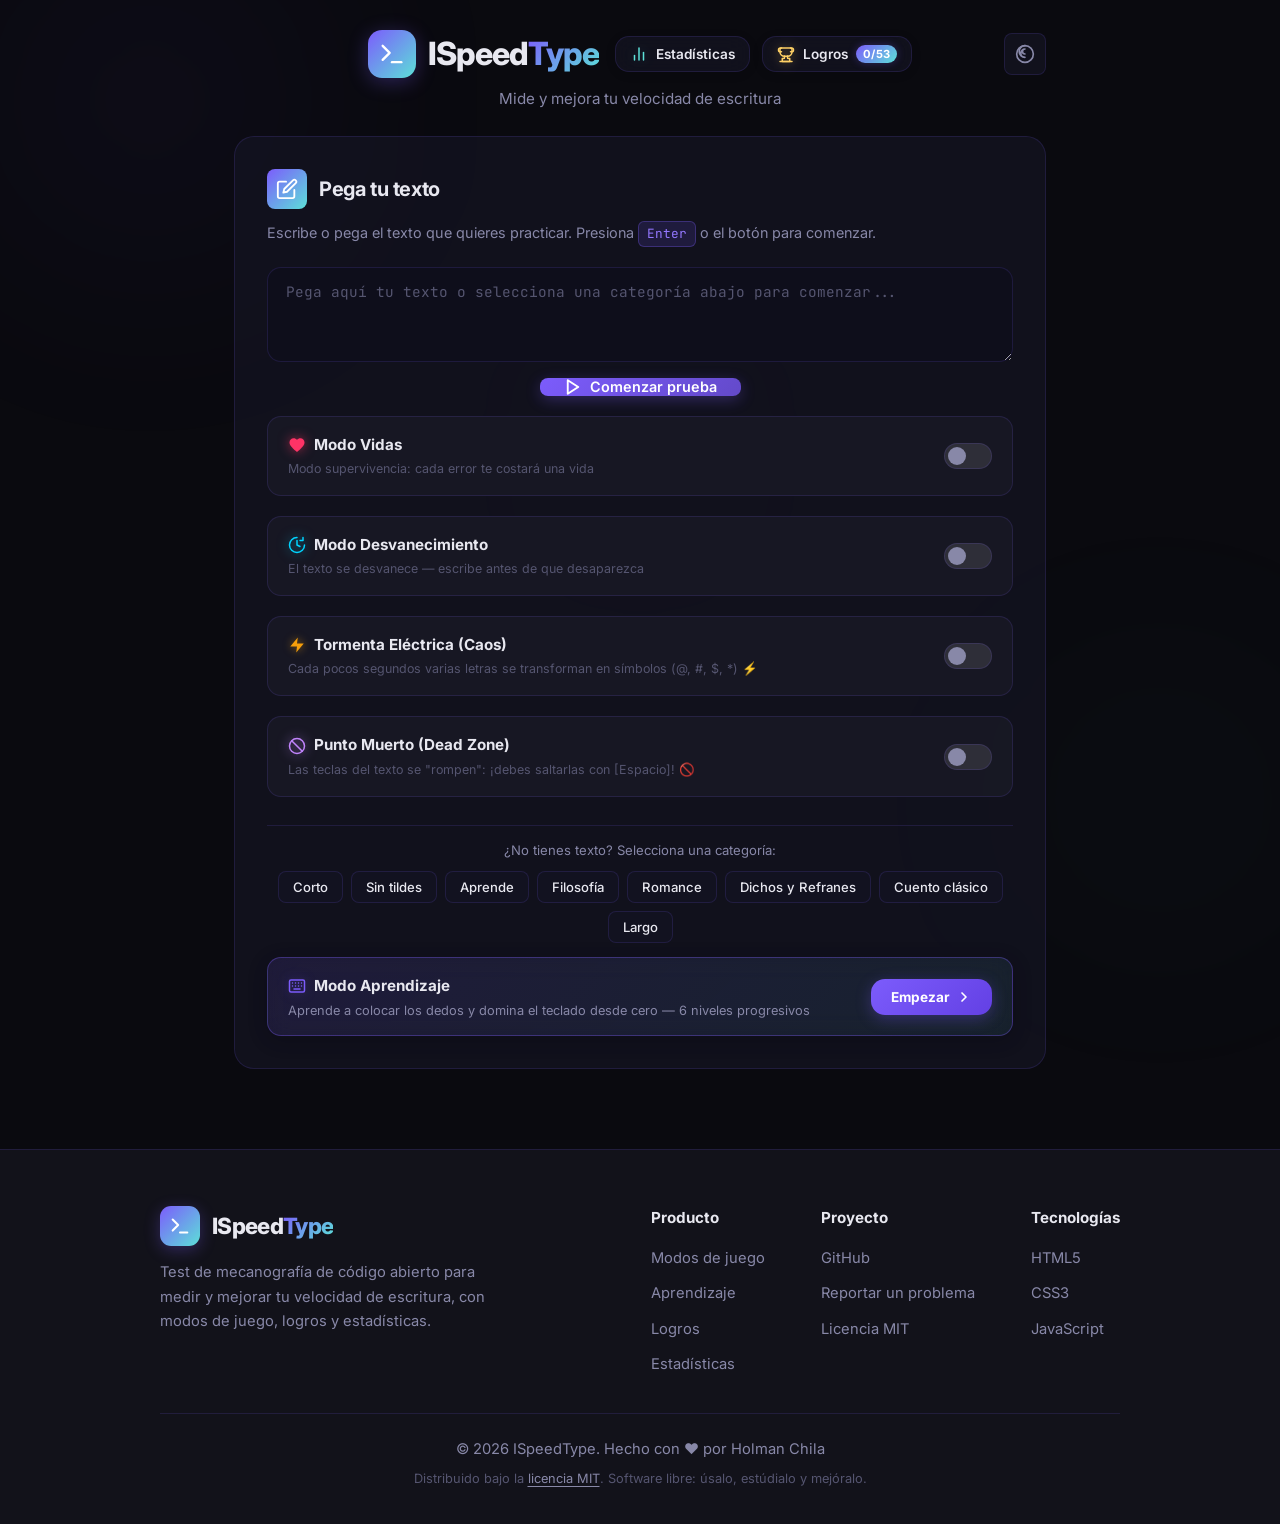
==== index.html @ 792c4af8 "Add footer, MIT LICENSE and README; fix mobile header overflow - Footer with brand, product/project/" ====
<!DOCTYPE html>
<html lang="es" data-theme="dark">
<head>
    <meta charset="UTF-8">
    <meta name="viewport" content="width=device-width, initial-scale=1.0">
    <!-- ========================================== -->
    <!-- 🚀 CONFIGURACIÓN SEO AVANZADA PARA ISPEEDTYPE -->
    <!-- ========================================== -->

    <!-- Título optimizado con palabras clave de alta búsqueda (Máximo 60 caracteres) -->
    <title>ISpeedType — Test de Mecanografía y Velocidad de Escritura</title>

    <!-- Descripción persuasiva con gancho comercial y emojis para el buscador (Máximo 155 caracteres) -->
    <meta name="description" content="⌨ Mide tus WPM y precisión con ISpeedType. Diviértete con modos de juego únicos: supervivencia con vidas, tormentas de símbolos y retos de mecanografía. 🚀">

    <!-- Palabras clave de control para el robot de Google -->
    <meta name="robots" content="index, follow">
    <meta name="author" content="Holman2chila-droid">
    <link rel="canonical" href="https://holman2chila-droid.github.io/ISpeedType/">

    <!-- 🌐 Optimización para Redes Sociales (Open Graph - Facebook, Discord, WhatsApp) -->
    <meta property="og:site_name" content="ISpeedType">
    <meta property="og:title" content="ISpeedType — Test de Mecanografía Gamificado">
    <meta property="og:description" content="¿Qué tan rápido escribes? Pon a prueba tus dedos con vidas, textos desvanecientes y caos de símbolos. ¡Mejora tus WPM gratis!">
    <meta property="og:type" content="website">
    <meta property="og:url" content="https://holman2chila-droid.github.io/ISpeedType/">
    <meta property="og:image" content="https://holman2chila-droid.github.io/ISpeedType/assets/preview.png">
    <meta property="og:image:width" content="1200">
    <meta property="og:image:height" content="630">
    <meta property="og:image:alt" content="ISpeedType: test de mecanografía y velocidad de escritura">

    <!-- 🐦 Optimización Exclusiva para X (Twitter Card) -->
    <meta name="twitter:card" content="summary_large_image">
    <meta name="twitter:title" content="ISpeedType — Rompe récords de mecanografía">
    <meta name="twitter:description" content="Esquiva teclas rotas y supera tormentas eléctricas de letras. El test de velocidad de escritura más divertido.">
    <meta name="twitter:image" content="https://holman2chila-droid.github.io/ISpeedType/assets/preview.png">

    <!-- ========================================== -->
    <!-- Icono de la pestaña (favicon) -->
    <link rel="icon" type="image/svg+xml" href="favicon.svg">
    <link rel="preconnect" href="https://fonts.googleapis.com">
    <link rel="preconnect" href="https://fonts.gstatic.com" crossorigin>
    <link href="https://fonts.googleapis.com/css2?family=Inter:wght@300;400;500;600;700;800;900&family=JetBrains+Mono:wght@400;500;600;700&display=swap" rel="stylesheet">
    <link rel="stylesheet" href="styles.css">
</head>
<body>
    <div class="bg-glow bg-glow-1"></div>
    <div class="bg-glow bg-glow-2"></div>
    <div class="bg-glow bg-glow-3"></div>

    <div class="app-container">
        <!-- Header -->
        <header class="header">
            <div class="header-top">
                <div class="logo" id="logo-home" role="link" tabindex="0" aria-label="Ir al menú principal" title="Ir al menú principal">
                    <div class="logo-icon">
                        <svg width="28" height="28" viewBox="0 0 24 24" fill="none" stroke="currentColor" stroke-width="2" stroke-linecap="round" stroke-linejoin="round">
                            <polyline points="4 17 10 11 4 5"></polyline>
                            <line x1="12" y1="19" x2="20" y2="19"></line>
                        </svg>
                    </div>
                    <span class="logo-text">ISpeed<span class="logo-accent">Type</span></span>
                </div>

                <div class="header-actions">
                    <!-- Statistics Button -->
                    <button class="achievements-toggle-btn stats-toggle-btn" id="stats-toggle" aria-label="Ver estadísticas" title="Ver estadísticas">
                        <svg width="18" height="18" viewBox="0 0 24 24" fill="none" stroke="currentColor" stroke-width="2" stroke-linecap="round" stroke-linejoin="round">
                            <line x1="18" y1="20" x2="18" y2="10"></line>
                            <line x1="12" y1="20" x2="12" y2="4"></line>
                            <line x1="6" y1="20" x2="6" y2="14"></line>
                        </svg>
                        <span class="stats-toggle-label">Estadísticas</span>
                    </button>

                    <!-- Achievements Button -->
                    <button class="achievements-toggle-btn" id="achievements-toggle" aria-label="Ver logros" title="Ver logros">
                        <svg width="18" height="18" viewBox="0 0 24 24" fill="none" stroke="currentColor" stroke-width="2" stroke-linecap="round" stroke-linejoin="round">
                            <path d="M6 9H4.5a2.5 2.5 0 0 1 0-5H6"></path>
                            <path d="M18 9h1.5a2.5 2.5 0 0 0 0-5H18"></path>
                            <path d="M4 22h16"></path>
                            <path d="M10 14.66V17c0 .55-.45 1-1 1H7v4h10v-4h-2c-.55 0-1-.45-1-1v-2.34"></path>
                            <path d="M6 4h12a2 2 0 0 1 2 2v3a6 6 0 0 1-6 6h-4a6 6 0 0 1-6-6V6a2 2 0 0 1 2-2z"></path>
                        </svg>
                        <span>Logros</span>
                        <span class="achievements-badge-count" id="achievements-badge-count">0/18</span>
                    </button>

                    <!-- Theme Menu -->
                    <div class="theme-menu" id="theme-menu">
                        <button class="theme-toggle-btn" id="theme-toggle" aria-label="Cambiar tema" title="Cambiar tema">
                            <svg width="20" height="20" viewBox="0 0 24 24" fill="none" stroke="currentColor" stroke-width="2" stroke-linecap="round" stroke-linejoin="round">
                                <circle cx="12" cy="12" r="10"></circle>
                                <path d="M12 2a7 7 0 0 0 0 14 5 5 0 0 1 0 -10 3 3 0 0 0 0 6"></path>
                            </svg>
                        </button>
                        <div class="theme-dropdown hidden" id="theme-dropdown">
                            <span class="theme-dropdown-title">Temas</span>
                            <div class="theme-options">
                                <button class="theme-option" data-theme="dark">
                                    <span class="theme-swatch" style="background: linear-gradient(135deg, #14141f, #7c5cfc)"></span>
                                    <span>Oscuro</span>
                                </button>
                                <button class="theme-option" data-theme="light">
                                    <span class="theme-swatch" style="background: linear-gradient(135deg, #f0eff5, #8b7bd4)"></span>
                                    <span>Claro</span>
                                </button>
                                <button class="theme-option" data-theme="violet">
                                    <span class="theme-swatch" style="background: linear-gradient(135deg, #1e1530, #a78bfa)"></span>
                                    <span>Violeta</span>
                                </button>
                                <button class="theme-option" data-theme="rose">
                                    <span class="theme-swatch" style="background: linear-gradient(135deg, #1e1418, #d4979e)"></span>
                                    <span>Rosa</span>
                                </button>
                                <button class="theme-option" data-theme="green">
                                    <span class="theme-swatch" style="background: linear-gradient(135deg, #111e16, #7cc8a0)"></span>
                                    <span>Verde</span>
                                </button>
                            </div>
                        </div>
                    </div>
                </div>
            </div>
            <p class="tagline">Mide y mejora tu velocidad de escritura</p>
        </header>

        <!-- Setup Phase -->
        <section id="setup-section" class="section setup-section">
            <div class="card glass-card">
                <div class="card-header">
                    <div class="card-icon">
                        <svg width="22" height="22" viewBox="0 0 24 24" fill="none" stroke="currentColor" stroke-width="2" stroke-linecap="round" stroke-linejoin="round">
                            <path d="M11 4H4a2 2 0 0 0-2 2v14a2 2 0 0 0 2 2h14a2 2 0 0 0 2-2v-7"></path>
                            <path d="M18.5 2.5a2.121 2.121 0 0 1 3 3L12 15l-4 1 1-4 9.5-9.5z"></path>
                        </svg>
                    </div>
                    <h2>Pega tu texto</h2>
                </div>
                <p class="card-description">Escribe o pega el texto que quieres practicar. Presiona <kbd>Enter</kbd> o el botón para comenzar.</p>
                <textarea id="text-input" class="text-input" placeholder="Pega aquí tu texto o selecciona una categoría abajo para comenzar..." rows="3"></textarea>
                
                <!-- Anti-Cheat Warning Feedback -->
                <div id="anticheat-warning" class="anticheat-warning hidden">
                    <div class="anticheat-warning-icon">⚠️</div>
                    <div class="anticheat-warning-body">
                        <span class="anticheat-warning-title">Texto no válido para logros</span>
                        <span id="anticheat-warning-desc" class="anticheat-warning-desc">Asegúrate de usar un texto real con palabras variadas.</span>
                    </div>
                    <button type="button" class="btn-practice-start" id="btn-practice-start" title="Jugar sin registro de logros">
                        Modo Práctica
                    </button>
                </div>

                <div style="display: flex; flex-direction: column; gap: 14px; margin-top: 8px;">
                    <button id="start-btn" class="btn btn-primary" style="margin: 0 auto; width: auto; padding: 0 24px;">
                        <svg width="18" height="18" viewBox="0 0 24 24" fill="none" stroke="currentColor" stroke-width="2.5" stroke-linecap="round" stroke-linejoin="round">
                            <polygon points="5 3 19 12 5 21 5 3"></polygon>
                        </svg>
                        Comenzar prueba
                    </button>

                    <!-- Modo Vidas (Supervivencia) Switch & Difficulty Selector -->
                    <div class="survival-mode-card">
                        <div class="survival-toggle-row">
                            <div class="survival-info">
                                <span class="survival-title">
                                    <svg width="18" height="18" viewBox="0 0 24 24" fill="currentColor" class="heart-icon">
                                        <path d="M12 21.35l-1.45-1.32C5.4 15.36 2 12.28 2 8.5 2 5.42 4.42 3 7.5 3c1.74 0 3.41.81 4.5 2.09C13.09 3.81 14.76 3 16.5 3 19.58 3 22 5.42 22 8.5c0 3.78-3.4 6.86-8.55 11.54L12 21.35z"/>
                                    </svg>
                                    Modo Vidas
                                </span>
                                <span class="survival-subtitle">Modo supervivencia: cada error te costará una vida</span>
                            </div>
                            <label class="switch-toggle" for="lives-mode-switch">
                                <input type="checkbox" id="lives-mode-switch">
                                <span class="slider round"></span>
                            </label>
                        </div>

                        <!-- Selector de dificultad animado -->
                        <div class="difficulty-wrapper hidden" id="difficulty-wrapper">
                            <span class="difficulty-label">Selecciona la dificultad:</span>
                            <div class="difficulty-options">
                                <button type="button" class="btn-diff" data-lives="10">
                                    <span class="diff-tag">Fácil</span>
                                    <span class="diff-val">10 ❤️</span>
                                </button>
                                <button type="button" class="btn-diff active" data-lives="5">
                                    <span class="diff-tag">Medio</span>
                                    <span class="diff-val">5 ❤️</span>
                                </button>
                                <button type="button" class="btn-diff" data-lives="3">
                                    <span class="diff-tag">Difícil</span>
                                    <span class="diff-val">3 ❤️</span>
                                </button>
                                <button type="button" class="btn-diff diff-hardcore" data-lives="1">
                                    <span class="diff-tag">Hardcore</span>
                                    <span class="diff-val">1 💀</span>
                                </button>
                            </div>
                        </div>
                    </div>

                    <!-- Modo Desvanecimiento Switch & Speed Selector -->
                    <div class="survival-mode-card fade-mode-card">
                        <div class="survival-toggle-row">
                            <div class="survival-info">
                                <span class="survival-title">
                                    <svg width="18" height="18" viewBox="0 0 24 24" fill="none" stroke="currentColor" stroke-width="2" stroke-linecap="round" stroke-linejoin="round" class="fade-icon">
                                        <path d="M12 2a10 10 0 1 0 10 10"></path>
                                        <path d="M12 6v6l4 2"></path>
                                        <path d="M20 2v4h-4"></path>
                                    </svg>
                                    Modo Desvanecimiento
                                </span>
                                <span class="survival-subtitle">El texto se desvanece — escribe antes de que desaparezca</span>
                            </div>
                            <label class="switch-toggle" for="fade-mode-switch">
                                <input type="checkbox" id="fade-mode-switch">
                                <span class="slider slider-fade round"></span>
                            </label>
                        </div>

                        <!-- Selector de velocidad animado -->
                        <div class="difficulty-wrapper hidden" id="fade-speed-wrapper">
                            <span class="difficulty-label">Velocidad de desvanecimiento:</span>
                            <div class="difficulty-options fade-speed-options">
                                <button type="button" class="btn-diff btn-speed" data-wpm="20">
                                    <span class="diff-tag">Lento</span>
                                    <span class="diff-val fade-val">20 WPM</span>
                                </button>
                                <button type="button" class="btn-diff btn-speed active" data-wpm="40">
                                    <span class="diff-tag">Medio</span>
                                    <span class="diff-val fade-val">40 WPM</span>
                                </button>
                                <button type="button" class="btn-diff btn-speed" data-wpm="60">
                                    <span class="diff-tag">Rápido</span>
                                    <span class="diff-val fade-val">60 WPM</span>
                                </button>
                                <button type="button" class="btn-diff btn-speed diff-hardcore" data-wpm="80">
                                    <span class="diff-tag">Pro</span>
                                    <span class="diff-val fade-val">80 WPM</span>
                                </button>
                            </div>
                        </div>
                    </div>

                    <!-- Modo Tormenta Eléctrica (Caos) Switch & Dificultad -->
                    <div class="survival-mode-card storm-mode-card">
                        <div class="survival-toggle-row">
                            <div class="survival-info">
                                <span class="survival-title">
                                    <svg width="18" height="18" viewBox="0 0 24 24" fill="currentColor" class="storm-icon">
                                        <polygon points="13 2 3 14 12 14 11 22 21 10 12 10 13 2"></polygon>
                                    </svg>
                                    Tormenta Eléctrica (Caos)
                                </span>
                                <span class="survival-subtitle">Cada pocos segundos varias letras se transforman en símbolos (@, #, $, *) ⚡</span>
                            </div>
                            <label class="switch-toggle" for="storm-mode-switch">
                                <input type="checkbox" id="storm-mode-switch">
                                <span class="slider slider-storm round"></span>
                            </label>
                        </div>

                        <!-- Selector de intensidad de tormenta animado -->
                        <div class="difficulty-wrapper hidden" id="storm-diff-wrapper">
                            <span class="difficulty-label">Intensidad del Caos:</span>
                            <div class="difficulty-options storm-diff-options">
                                <button type="button" class="btn-diff btn-storm-diff" data-interval="5000" data-count="1">
                                    <span class="diff-tag">Fácil</span>
                                    <span class="diff-val storm-val">1 letra / 5s</span>
                                </button>
                                <button type="button" class="btn-diff btn-storm-diff active" data-interval="4000" data-count="2">
                                    <span class="diff-tag">Medio</span>
                                    <span class="diff-val storm-val">2 letras / 4s</span>
                                </button>
                                <button type="button" class="btn-diff btn-storm-diff" data-interval="2500" data-count="3">
                                    <span class="diff-tag">Pro</span>
                                    <span class="diff-val storm-val">3 letras / 2.5s</span>
                                </button>
                                <button type="button" class="btn-diff btn-storm-diff diff-hardcore" data-interval="1500" data-count="4">
                                    <span class="diff-tag">Hardcore</span>
                                    <span class="diff-val storm-val">4 letras / 1.5s</span>
                                </button>
                            </div>
                        </div>
                    </div>

                    <!-- Punto Muerto (Dead Zone) Switch & Selector de Teclas -->
                    <div class="survival-mode-card deadzone-mode-card">
                        <div class="survival-toggle-row">
                            <div class="survival-info">
                                <span class="survival-title">
                                    <svg width="18" height="18" viewBox="0 0 24 24" fill="none" stroke="currentColor" stroke-width="2" stroke-linecap="round" stroke-linejoin="round" class="deadzone-icon">
                                        <circle cx="12" cy="12" r="10"></circle>
                                        <line x1="4.93" y1="4.93" x2="19.07" y2="19.07"></line>
                                    </svg>
                                    Punto Muerto (Dead Zone)
                                </span>
                                <span class="survival-subtitle">Las teclas del texto se "rompen": ¡debes saltarlas con [Espacio]! 🚫</span>
                            </div>
                            <label class="switch-toggle" for="deadzone-mode-switch">
                                <input type="checkbox" id="deadzone-mode-switch">
                                <span class="slider slider-deadzone round"></span>
                            </label>
                        </div>

                        <!-- Selector de cantidad de teclas rotas -->
                        <div class="difficulty-wrapper hidden" id="deadzone-diff-wrapper">
                            <span class="difficulty-label">Teclas rotas a esquivar:</span>
                            <div class="difficulty-options deadzone-diff-options">
                                <button type="button" class="btn-diff btn-deadzone-diff" data-keys="2">
                                    <span class="diff-tag">Fácil</span>
                                    <span class="diff-val deadzone-val">2 teclas</span>
                                </button>
                                <button type="button" class="btn-diff btn-deadzone-diff active" data-keys="3">
                                    <span class="diff-tag">Medio</span>
                                    <span class="diff-val deadzone-val">3 teclas</span>
                                </button>
                                <button type="button" class="btn-diff btn-deadzone-diff" data-keys="4">
                                    <span class="diff-tag">Pro</span>
                                    <span class="diff-val deadzone-val">4 teclas</span>
                                </button>
                                <button type="button" class="btn-diff btn-deadzone-diff diff-hardcore" data-keys="5">
                                    <span class="diff-tag">Hardcore</span>
                                    <span class="diff-val deadzone-val">5 teclas</span>
                                </button>
                            </div>
                        </div>
                    </div>

                    <div class="random-text-container">
                        <p class="random-text-title">¿No tienes texto? Selecciona una categoría:</p>
                        <div class="random-buttons">
                            <button class="btn btn-secondary btn-sm" id="btn-rand-short">Corto</button>
                            <button class="btn btn-secondary btn-sm" id="btn-rand-noaccent">Sin tildes</button>
                            <button class="btn btn-secondary btn-sm" id="btn-rand-learn">Aprende</button>
                            <button class="btn btn-secondary btn-sm" id="btn-rand-philosophy">Filosofía</button>
                            <button class="btn btn-secondary btn-sm" id="btn-rand-romance">Romance</button>
                            <button class="btn btn-secondary btn-sm" id="btn-rand-sayings">Dichos y Refranes</button>
                            <button class="btn btn-secondary btn-sm" id="btn-rand-classic">Cuento clásico</button>
                            <button class="btn btn-secondary btn-sm" id="btn-rand-long">Largo</button>
                        </div>
                    </div>

                    <!-- Modo Aprendizaje (Touch Typing Tutor) -->
                    <div class="tutor-entry-card">
                        <div class="tutor-entry-info">
                            <span class="tutor-entry-title">
                                <svg width="18" height="18" viewBox="0 0 24 24" fill="none" stroke="currentColor" stroke-width="2" stroke-linecap="round" stroke-linejoin="round">
                                    <rect x="2" y="4" width="20" height="16" rx="2"></rect>
                                    <path d="M6 8h.01M10 8h.01M14 8h.01M18 8h.01"></path>
                                    <path d="M6 12h.01M10 12h.01M14 12h.01M18 12h.01"></path>
                                    <path d="M8 16h8"></path>
                                </svg>
                                Modo Aprendizaje
                            </span>
                            <span class="tutor-entry-subtitle">Aprende a colocar los dedos y domina el teclado desde cero — 6 niveles progresivos</span>
                        </div>
                        <button type="button" class="btn btn-tutor-start" id="btn-tutor-start">
                            Empezar
                            <svg width="16" height="16" viewBox="0 0 24 24" fill="none" stroke="currentColor" stroke-width="2.5" stroke-linecap="round" stroke-linejoin="round">
                                <polyline points="9 18 15 12 9 6"></polyline>
                            </svg>
                        </button>
                    </div>
                </div>
            </div>
        </section>

        <!-- Typing Phase -->
        <section id="typing-section" class="section typing-section hidden">
            <!-- Countdown Overlay -->
            <div id="countdown-overlay" class="countdown-overlay hidden">
                <div class="countdown-content">
                    <span id="countdown-number" class="countdown-number">3</span>
                    <span id="countdown-label" class="countdown-label">¡Prepárate!</span>
                </div>
            </div>

            <!-- Dead Zone Banner -->
            <div id="deadzone-banner" class="deadzone-banner hidden">
                <span class="deadzone-banner-icon">⚠️</span>
                <span id="deadzone-banner-text">¡Teclas <span id="deadzone-keys" class="deadzone-keys"></span> rotas! Usa <kbd>[Espacio]</kbd> para saltarlas.</span>
            </div>

            <!-- Practice Mode Banner (Anti-Cheat) -->
            <div id="practice-mode-banner" class="practice-mode-banner hidden">
                <span class="practice-banner-icon">⚠️</span>
                <span id="practice-banner-text"><strong>Modo Práctica:</strong> Logros desactivados para este texto.</span>
            </div>

            <!-- Stats Bar -->
            <div class="stats-bar" id="stats-bar">
                <div class="stat-card glass-card-mini">
                    <span class="stat-label">WPM</span>
                    <span id="wpm-display" class="stat-value">0</span>
                </div>
                <div class="stat-card glass-card-mini">
                    <span class="stat-label">Precisión</span>
                    <span id="accuracy-display" class="stat-value">100<small>%</small></span>
                </div>
                <div class="stat-card glass-card-mini">
                    <span class="stat-label">Tiempo</span>
                    <span id="time-display" class="stat-value">0:00</span>
                </div>
                <div class="stat-card glass-card-mini">
                    <span class="stat-label">Errores</span>
                    <span id="errors-display" class="stat-value error-color">0</span>
                </div>
                <div class="stat-card glass-card-mini hidden" id="lives-stat-card">
                    <span class="stat-label">Vidas</span>
                    <span id="lives-display" class="stat-value lives-highlight">
                        <span id="lives-count">5</span>
                        <span id="lives-hearts" class="lives-hearts">❤️❤️❤️❤️❤️</span>
                    </span>
                </div>
                <div class="stat-card glass-card-mini hidden" id="combo-stat-card">
                    <span class="stat-label" id="combo-label">Combo</span>
                    <span id="combo-display" class="stat-value combo-highlight">
                        <span id="combo-count">0</span><small id="combo-suffix">x</small>
                    </span>
                </div>
            </div>

            <!-- Progress Bar -->
            <div class="progress-wrapper">
                <div class="progress-bar-container">
                    <div id="progress-bar" class="progress-bar-fill"></div>
                </div>
                <span id="progress-text" class="progress-text">0%</span>
            </div>

            <!-- Text Display -->
            <div class="card glass-card typing-card">
                <div id="text-display" class="text-display"></div>
            </div>

            <!-- Typing Input -->
            <div class="typing-input-wrapper">
                <input id="typing-input" class="typing-input" type="text" placeholder="Empieza a escribir aquí..." autocomplete="off" autocorrect="off" autocapitalize="off" spellcheck="false">
            </div>

            <!-- Hint -->
            <p class="typing-hint" id="typing-hint">
                <svg width="14" height="14" viewBox="0 0 24 24" fill="none" stroke="currentColor" stroke-width="2" stroke-linecap="round" stroke-linejoin="round">
                    <circle cx="12" cy="12" r="10"></circle>
                    <line x1="12" y1="16" x2="12" y2="12"></line>
                    <line x1="12" y1="8" x2="12.01" y2="8"></line>
                </svg>
                Si cometes un error, usa <kbd>Backspace</kbd> para borrar y corregir
            </p>

            <!-- Controls -->
            <div class="controls">
                <button id="restart-btn" class="btn btn-secondary">
                    <svg width="16" height="16" viewBox="0 0 24 24" fill="none" stroke="currentColor" stroke-width="2.5" stroke-linecap="round" stroke-linejoin="round">
                        <polyline points="1 4 1 10 7 10"></polyline>
                        <path d="M3.51 15a9 9 0 1 0 2.13-9.36L1 10"></path>
                    </svg>
                    Reiniciar
                </button>
                <button id="new-text-btn" class="btn btn-ghost">
                    <svg width="16" height="16" viewBox="0 0 24 24" fill="none" stroke="currentColor" stroke-width="2.5" stroke-linecap="round" stroke-linejoin="round">
                        <line x1="12" y1="5" x2="12" y2="19"></line>
                        <line x1="5" y1="12" x2="19" y2="12"></line>
                    </svg>
                    Nuevo texto
                </button>
            </div>
        </section>

        <!-- Results Phase -->
        <section id="results-section" class="section results-section hidden">
            <div class="card glass-card results-card">
                <div class="results-badge">
                    <svg width="48" height="48" viewBox="0 0 24 24" fill="none" stroke="currentColor" stroke-width="1.5" stroke-linecap="round" stroke-linejoin="round">
                        <circle cx="12" cy="8" r="7"></circle>
                        <polyline points="8.21 13.89 7 23 12 20 17 23 15.79 13.88"></polyline>
                    </svg>
                </div>
                <h2 class="results-title">¡Prueba completada!</h2>
                <p class="results-subtitle">Aquí están tus resultados</p>

                <div class="results-grid">
                    <div class="result-item result-highlight">
                        <span class="result-number" id="result-wpm">0</span>
                        <span class="result-label">WPM</span>
                    </div>
                    <div class="result-item">
                        <span class="result-number" id="result-accuracy">0%</span>
                        <span class="result-label">Precisión</span>
                    </div>
                    <div class="result-item">
                        <span class="result-number" id="result-time">0:00</span>
                        <span class="result-label">Tiempo total</span>
                    </div>
                    <div class="result-item">
                        <span class="result-number" id="result-errors">0</span>
                        <span class="result-label">Errores totales</span>
                    </div>
                </div>

                <div class="results-actions">
                    <button id="results-restart-btn" class="btn btn-primary">
                        <svg width="16" height="16" viewBox="0 0 24 24" fill="none" stroke="currentColor" stroke-width="2.5" stroke-linecap="round" stroke-linejoin="round">
                            <polyline points="1 4 1 10 7 10"></polyline>
                            <path d="M3.51 15a9 9 0 1 0 2.13-9.36L1 10"></path>
                        </svg>
                        Repetir prueba
                    </button>
                    <button id="results-new-btn" class="btn btn-secondary">
                        <svg width="16" height="16" viewBox="0 0 24 24" fill="none" stroke="currentColor" stroke-width="2.5" stroke-linecap="round" stroke-linejoin="round">
                            <line x1="12" y1="5" x2="12" y2="19"></line>
                            <line x1="5" y1="12" x2="19" y2="12"></line>
                        </svg>
                        Nuevo texto
                    </button>
                </div>
            </div>
        </section>

        <!-- ===== MODO APRENDIZAJE (Touch Typing Tutor) ===== -->
        <section id="tutor-section" class="section tutor-section hidden">
            <!-- Tutor Header -->
            <div class="tutor-header">
                <div class="tutor-header-left">
                    <div class="tutor-title-group">
                        <svg width="22" height="22" viewBox="0 0 24 24" fill="none" stroke="currentColor" stroke-width="2" stroke-linecap="round" stroke-linejoin="round">
                            <rect x="2" y="4" width="20" height="16" rx="2"></rect>
                            <path d="M6 8h.01M10 8h.01M14 8h.01M18 8h.01"></path>
                            <path d="M6 12h.01M10 12h.01M14 12h.01M18 12h.01"></path>
                            <path d="M8 16h8"></path>
                        </svg>
                        <h2 class="tutor-main-title">Modo Aprendizaje</h2>
                    </div>
                    <span class="tutor-level-label" id="tutor-level-label">Nivel 1 — Fila Guía</span>
                </div>
                <button class="btn btn-ghost btn-sm" id="tutor-exit-btn">
                    <svg width="16" height="16" viewBox="0 0 24 24" fill="none" stroke="currentColor" stroke-width="2.5" stroke-linecap="round" stroke-linejoin="round">
                        <line x1="18" y1="6" x2="6" y2="18"></line>
                        <line x1="6" y1="6" x2="18" y2="18"></line>
                    </svg>
                    Salir
                </button>
            </div>

            <!-- Level Selector -->
            <div class="tutor-level-selector">
                <button class="tutor-level-btn active" data-level="1">1</button>
                <button class="tutor-level-btn" data-level="2">2</button>
                <button class="tutor-level-btn" data-level="3">3</button>
                <button class="tutor-level-btn" data-level="4">4</button>
                <button class="tutor-level-btn" data-level="5">5</button>
                <button class="tutor-level-btn" data-level="6">6</button>
            </div>

            <!-- Tutor Text Display -->
            <div class="card glass-card tutor-text-card">
                <div id="tutor-text-display" class="tutor-text-display"></div>
            </div>

            <!-- Tutor Progress -->
            <div class="tutor-progress-wrapper">
                <div class="tutor-progress-bar-container">
                    <div id="tutor-progress-bar" class="tutor-progress-bar-fill"></div>
                </div>
                <span id="tutor-progress-text" class="tutor-progress-text">0%</span>
            </div>

            <!-- Virtual Keyboard -->
            <!-- Virtual Keyboard (Layout Escalonado Tipo Ladrillo) -->
            <div class="tutor-keyboard" id="tutor-keyboard">
                <!-- Row 1: Number Row -->
                <div class="kb-row kb-row-numbers">
                    <kbd data-key="1" class="kb-key finger-lp">1</kbd>
                    <kbd data-key="2" class="kb-key finger-lr">2</kbd>
                    <kbd data-key="3" class="kb-key finger-lm">3</kbd>
                    <kbd data-key="4" class="kb-key finger-li">4</kbd>
                    <kbd data-key="5" class="kb-key finger-li">5</kbd>
                    <kbd data-key="6" class="kb-key finger-ri">6</kbd>
                    <kbd data-key="7" class="kb-key finger-ri">7</kbd>
                    <kbd data-key="8" class="kb-key finger-rm">8</kbd>
                    <kbd data-key="9" class="kb-key finger-rr">9</kbd>
                    <kbd data-key="0" class="kb-key finger-rp">0</kbd>
                    <kbd data-key="Backspace" class="kb-key kb-mod kb-backspace">⌫ Borrar</kbd>
                </div>
                <!-- Row 2: QWERTY (Desplazada hacia la derecha por Tab) -->
                <div class="kb-row kb-row-top">
                    <kbd data-key="Tab" class="kb-key kb-mod kb-tab">⇥ Tab</kbd>
                    <kbd data-key="q" class="kb-key finger-lp">Q</kbd>
                    <kbd data-key="w" class="kb-key finger-lr">W</kbd>
                    <kbd data-key="e" class="kb-key finger-lm">E</kbd>
                    <kbd data-key="r" class="kb-key finger-li">R</kbd>
                    <kbd data-key="t" class="kb-key finger-li">T</kbd>
                    <kbd data-key="y" class="kb-key finger-ri">Y</kbd>
                    <kbd data-key="u" class="kb-key finger-ri">U</kbd>
                    <kbd data-key="i" class="kb-key finger-rm">I</kbd>
                    <kbd data-key="o" class="kb-key finger-rr">O</kbd>
                    <kbd data-key="p" class="kb-key finger-rp">P</kbd>
                </div>
                <!-- Row 3: Home Row (Desplazada aún más a la derecha por Bloq Mayús) -->
                <div class="kb-row kb-row-home">
                    <kbd data-key="CapsLock" class="kb-key kb-mod kb-caps">⇪ Bloq</kbd>
                    <kbd data-key="a" class="kb-key finger-lp home-key">A</kbd>
                    <kbd data-key="s" class="kb-key finger-lr home-key">S</kbd>
                    <kbd data-key="d" class="kb-key finger-lm home-key">D</kbd>
                    <kbd data-key="f" class="kb-key finger-li home-key has-bump">F</kbd>
                    <kbd data-key="g" class="kb-key finger-li">G</kbd>
                    <kbd data-key="h" class="kb-key finger-ri">H</kbd>
                    <kbd data-key="j" class="kb-key finger-ri home-key has-bump">J</kbd>
                    <kbd data-key="k" class="kb-key finger-rm home-key">K</kbd>
                    <kbd data-key="l" class="kb-key finger-rr home-key">L</kbd>
                    <kbd data-key="ñ" class="kb-key finger-rp home-key">Ñ</kbd>
                    <kbd data-key="Enter" class="kb-key kb-mod kb-enter">↵ Intro</kbd>
                </div>
                <!-- Row 4: Bottom Row (Desplazada a la derecha por Shift Izquierdo) -->
                <div class="kb-row kb-row-bottom">
                    <kbd data-key="Shift" class="kb-key kb-shift kb-shift-left finger-lp">⇧ Shift</kbd>
                    <kbd data-key="z" class="kb-key finger-lp">Z</kbd>
                    <kbd data-key="x" class="kb-key finger-lr">X</kbd>
                    <kbd data-key="c" class="kb-key finger-lm">C</kbd>
                    <kbd data-key="v" class="kb-key finger-li">V</kbd>
                    <kbd data-key="b" class="kb-key finger-li">B</kbd>
                    <kbd data-key="n" class="kb-key finger-ri">N</kbd>
                    <kbd data-key="m" class="kb-key finger-ri">M</kbd>
                    <kbd data-key="," class="kb-key finger-rm">,</kbd>
                    <kbd data-key="." class="kb-key finger-rr">.</kbd>
                    <kbd data-key="Shift" class="kb-key kb-shift kb-shift-right finger-rp">⇧ Shift</kbd>
                </div>
                <!-- Row 5: Space Row -->
                <div class="kb-row kb-row-space">
                    <kbd class="kb-key kb-mod kb-ctrl">Ctrl</kbd>
                    <kbd class="kb-key kb-mod kb-alt">Alt</kbd>
                    <kbd data-key=" " class="kb-key kb-space finger-thumb">Espacio</kbd>
                    <kbd class="kb-key kb-mod kb-alt">Alt Gr</kbd>
                    <kbd class="kb-key kb-mod kb-ctrl">Ctrl</kbd>
                </div>
            </div>

            <!-- Hands Graphic -->
            <div class="tutor-hands" id="tutor-hands">
                <!-- Left Hand -->
                <div class="hand hand-left">
                    <div class="hand-label">Izquierda</div>
                    <div class="fingers-row">
                        <div class="finger finger-left-pinky finger-lp" title="Meñique">M</div>
                        <div class="finger finger-left-ring finger-lr" title="Anular">A</div>
                        <div class="finger finger-left-middle finger-lm" title="Medio">D</div>
                        <div class="finger finger-left-index finger-li" title="Índice">I</div>
                        <div class="finger finger-left-thumb finger-thumb" title="Pulgar">P</div>
                    </div>
                </div>
                <!-- Right Hand -->
                <div class="hand hand-right">
                    <div class="hand-label">Derecha</div>
                    <div class="fingers-row">
                        <div class="finger finger-right-thumb finger-thumb" title="Pulgar">P</div>
                        <div class="finger finger-right-index finger-ri" title="Índice">I</div>
                        <div class="finger finger-right-middle finger-rm" title="Medio">D</div>
                        <div class="finger finger-right-ring finger-rr" title="Anular">A</div>
                        <div class="finger finger-right-pinky finger-rp" title="Meñique">M</div>
                    </div>
                </div>
            </div>

            <!-- Tutor Controls -->
            <div class="tutor-controls">
                <button class="btn btn-secondary" id="tutor-restart-btn">
                    <svg width="16" height="16" viewBox="0 0 24 24" fill="none" stroke="currentColor" stroke-width="2.5" stroke-linecap="round" stroke-linejoin="round">
                        <polyline points="1 4 1 10 7 10"></polyline>
                        <path d="M3.51 15a9 9 0 1 0 2.13-9.36L1 10"></path>
                    </svg>
                    Reiniciar nivel
                </button>
                <button class="btn btn-primary hidden" id="tutor-next-btn">
                    Siguiente nivel
                    <svg width="16" height="16" viewBox="0 0 24 24" fill="none" stroke="currentColor" stroke-width="2.5" stroke-linecap="round" stroke-linejoin="round">
                        <polyline points="9 18 15 12 9 6"></polyline>
                    </svg>
                </button>
            </div>
        </section>
    </div>

    <!-- Footer -->
    <footer class="site-footer" id="site-footer">
        <div class="footer-inner">
            <div class="footer-top">
                <div class="footer-brand">
                    <div class="footer-logo">
                        <span class="footer-logo-icon">
                            <svg width="22" height="22" viewBox="0 0 24 24" fill="none" stroke="currentColor" stroke-width="2.2" stroke-linecap="round" stroke-linejoin="round" aria-hidden="true">
                                <polyline points="4 17 10 11 4 5"></polyline>
                                <line x1="12" y1="19" x2="20" y2="19"></line>
                            </svg>
                        </span>
                        <span class="footer-logo-text">ISpeed<span class="logo-accent">Type</span></span>
                    </div>
                    <p class="footer-desc">Test de mecanografía de código abierto para medir y mejorar tu velocidad de escritura, con modos de juego, logros y estadísticas.</p>
                </div>

                <nav class="footer-cols" aria-label="Enlaces del pie de página">
                    <div class="footer-col">
                        <h4>Producto</h4>
                        <button type="button" class="footer-link" data-footer-action="modos">Modos de juego</button>
                        <button type="button" class="footer-link" data-footer-action="aprendizaje">Aprendizaje</button>
                        <button type="button" class="footer-link" data-footer-action="logros">Logros</button>
                        <button type="button" class="footer-link" data-footer-action="estadisticas">Estadísticas</button>
                    </div>
                    <div class="footer-col">
                        <h4>Proyecto</h4>
                        <a class="footer-link" href="https://github.com/holman2chila-droid/ISpeedType" target="_blank" rel="noopener">GitHub</a>
                        <a class="footer-link" href="https://github.com/holman2chila-droid/ISpeedType/issues" target="_blank" rel="noopener">Reportar un problema</a>
                        <a class="footer-link" href="https://github.com/holman2chila-droid/ISpeedType/blob/main/LICENSE" target="_blank" rel="noopener">Licencia MIT</a>
                    </div>
                    <div class="footer-col">
                        <h4>Tecnologías</h4>
                        <a class="footer-link" href="https://developer.mozilla.org/es/docs/Web/HTML" target="_blank" rel="noopener">HTML5</a>
                        <a class="footer-link" href="https://developer.mozilla.org/es/docs/Web/CSS" target="_blank" rel="noopener">CSS3</a>
                        <a class="footer-link" href="https://developer.mozilla.org/es/docs/Web/JavaScript" target="_blank" rel="noopener">JavaScript</a>
                    </div>
                </nav>
            </div>

            <div class="footer-bottom">
                <p class="footer-made">© 2026 ISpeedType. Hecho con <span class="footer-heart" role="img" aria-label="amor">❤️</span> <span class="footer-nowrap">por Holman Chila</span></p>
                <p class="footer-license">Distribuido bajo la <a href="https://github.com/holman2chila-droid/ISpeedType/blob/main/LICENSE" target="_blank" rel="noopener">licencia MIT</a>. Software libre: úsalo, estúdialo y mejóralo.</p>
            </div>
        </div>
    </footer>

    <!-- Achievements Modal / Panel -->
    <div id="achievements-modal" class="achievements-modal-overlay hidden">
        <div class="achievements-panel glass-card">
            <div class="achievements-header">
                <div class="achievements-title-group">
                    <div class="achievements-icon-main">🏆</div>
                    <div>
                        <h2 class="achievements-title">Salón de Logros</h2>
                        <p class="achievements-subtitle">Progreso y retos de mecanografía</p>
                    </div>
                </div>
                <button class="achievements-close-btn" id="achievements-close" aria-label="Cerrar modal">
                    <svg width="20" height="20" viewBox="0 0 24 24" fill="none" stroke="currentColor" stroke-width="2" stroke-linecap="round" stroke-linejoin="round">
                        <line x1="18" y1="6" x2="6" y2="18"></line>
                        <line x1="6" y1="6" x2="18" y2="18"></line>
                    </svg>
                </button>
            </div>

            <!-- Global Progress Bar -->
            <div class="achievements-summary">
                <div class="achievements-progress-info">
                    <span class="achievements-progress-label">Progreso Total</span>
                    <span class="achievements-progress-score" id="achievements-progress-score">0 / 18 (0%)</span>
                </div>
                <div class="achievements-bar-container">
                    <div class="achievements-bar-fill" id="achievements-bar-fill" style="width: 0%;"></div>
                </div>
            </div>

            <!-- Category Filter Tabs -->
            <div class="achievements-categories" id="achievements-categories">
                <button class="ach-cat-btn active" data-category="all">Todos</button>
                <button class="ach-cat-btn" data-category="rachas">🔥 Rachas</button>
                <button class="ach-cat-btn" data-category="velocidad">⚡ Velocidad</button>
                <button class="ach-cat-btn" data-category="precision">🎯 Precisión</button>
                <button class="ach-cat-btn" data-category="vidas">❤️ Supervivencia</button>
                <button class="ach-cat-btn" data-category="modos">🎮 Modos</button>
                <button class="ach-cat-btn" data-category="persistencia">👑 Persistencia</button>
            </div>

            <!-- Achievements Grid -->
            <div class="achievements-grid" id="achievements-grid">
                <!-- Dynamically rendered via JS -->
            </div>
        </div>
    </div>

    <!-- Statistics Modal / Panel -->
    <div id="stats-modal" class="achievements-modal-overlay hidden">
        <div class="achievements-panel stats-panel glass-card">
            <div class="achievements-header">
                <div class="achievements-title-group">
                    <div class="achievements-icon-main">📊</div>
                    <div>
                        <h2 class="achievements-title">Estadísticas</h2>
                        <p class="achievements-subtitle">Tu progreso, tus récords y tus puntos débiles</p>
                    </div>
                </div>
                <button class="achievements-close-btn" id="stats-close" aria-label="Cerrar estadísticas">
                    <svg width="20" height="20" viewBox="0 0 24 24" fill="none" stroke="currentColor" stroke-width="2" stroke-linecap="round" stroke-linejoin="round">
                        <line x1="18" y1="6" x2="6" y2="18"></line>
                        <line x1="6" y1="6" x2="18" y2="18"></line>
                    </svg>
                </button>
            </div>
            <div class="stats-body" id="stats-body"></div>
        </div>
    </div>

    <!-- Achievement Toast Container -->
    <div id="achievement-container" class="achievement-container"></div>

    <!-- Scripts -->
    <script src="texts.js"></script>
    <script src="stats.js"></script>
    <script src="app.js"></script>
</body>
</html>
---- styles.css ----
/* ===== CSS Variables & Design Tokens ===== */
/* ===== THEME: DARK (default) ===== */
:root,
[data-theme="dark"] {
    --bg-primary: #0a0a0f;
    --bg-secondary: #12121a;
    --bg-card: rgba(20, 20, 35, 0.7);
    --bg-card-hover: rgba(25, 25, 45, 0.8);
    --bg-input: rgba(15, 15, 28, 0.9);

    --text-primary: #e8e8f0;
    --text-secondary: #8888a8;
    --text-muted: #555570;

    --accent-primary: #7c5cfc;
    --accent-primary-hover: #9478ff;
    --accent-glow: rgba(124, 92, 252, 0.3);
    --accent-secondary: #5ce0d8;
    --accent-secondary-glow: rgba(92, 224, 216, 0.2);

    --color-correct: #5ce0d8;
    --color-correct-bg: rgba(92, 224, 216, 0.08);
    --color-error: #ff5577;
    --color-error-bg: rgba(255, 85, 119, 0.12);
    --color-error-glow: rgba(255, 85, 119, 0.3);
    --color-current: #ffd166;
    --color-current-bg: rgba(255, 209, 102, 0.15);
    --color-pending: #555570;

    --border-color: rgba(124, 92, 252, 0.15);
    --border-color-hover: rgba(124, 92, 252, 0.35);

    --glow-1: rgba(124, 92, 252, 0.15);
    --glow-2: rgba(92, 224, 216, 0.1);
    --glow-3: rgba(255, 209, 102, 0.06);

    --font-sans: 'Inter', -apple-system, BlinkMacSystemFont, sans-serif;
    --font-mono: 'JetBrains Mono', 'Fira Code', monospace;

    --radius-sm: 8px;
    --radius-md: 14px;
    --radius-lg: 20px;
    --radius-xl: 28px;

    --transition-fast: 150ms cubic-bezier(0.4, 0, 0.2, 1);
    --transition-normal: 250ms cubic-bezier(0.4, 0, 0.2, 1);
    --transition-slow: 400ms cubic-bezier(0.4, 0, 0.2, 1);
}

/* ===== THEME: LIGHT ===== */
[data-theme="light"] {
    --bg-primary: #f0eff5;
    --bg-secondary: #e8e7ef;
    --bg-card: rgba(255, 255, 255, 0.75);
    --bg-card-hover: rgba(255, 255, 255, 0.9);
    --bg-input: rgba(255, 255, 255, 0.95);

    --text-primary: #2a2840;
    --text-secondary: #6e6b88;
    --text-muted: #a09cb8;

    --accent-primary: #6b5bd4;
    --accent-primary-hover: #7d6ee6;
    --accent-glow: rgba(107, 91, 212, 0.2);
    --accent-secondary: #4aa89e;
    --accent-secondary-glow: rgba(74, 168, 158, 0.15);

    --color-correct: #3a9e8f;
    --color-correct-bg: rgba(58, 158, 143, 0.08);
    --color-error: #d94466;
    --color-error-bg: rgba(217, 68, 102, 0.1);
    --color-error-glow: rgba(217, 68, 102, 0.2);
    --color-current: #c49520;
    --color-current-bg: rgba(196, 149, 32, 0.12);
    --color-pending: #b0adc8;

    --border-color: rgba(107, 91, 212, 0.18);
    --border-color-hover: rgba(107, 91, 212, 0.35);

    --glow-1: rgba(107, 91, 212, 0.08);
    --glow-2: rgba(74, 168, 158, 0.06);
    --glow-3: rgba(196, 149, 32, 0.04);
}

/* ===== THEME: VIOLET ===== */
[data-theme="violet"] {
    --bg-primary: #110e1e;
    --bg-secondary: #1a152c;
    --bg-card: rgba(30, 24, 50, 0.7);
    --bg-card-hover: rgba(38, 30, 62, 0.8);
    --bg-input: rgba(22, 18, 38, 0.9);

    --text-primary: #e0d8f0;
    --text-secondary: #9488b8;
    --text-muted: #5e5480;

    --accent-primary: #a78bfa;
    --accent-primary-hover: #b9a2fc;
    --accent-glow: rgba(167, 139, 250, 0.25);
    --accent-secondary: #c4b5fd;
    --accent-secondary-glow: rgba(196, 181, 253, 0.15);

    --color-correct: #b8a8f8;
    --color-correct-bg: rgba(184, 168, 248, 0.08);
    --color-error: #f07088;
    --color-error-bg: rgba(240, 112, 136, 0.12);
    --color-error-glow: rgba(240, 112, 136, 0.25);
    --color-current: #e8c870;
    --color-current-bg: rgba(232, 200, 112, 0.12);
    --color-pending: #5e5480;

    --border-color: rgba(167, 139, 250, 0.18);
    --border-color-hover: rgba(167, 139, 250, 0.4);

    --glow-1: rgba(167, 139, 250, 0.15);
    --glow-2: rgba(196, 181, 253, 0.08);
    --glow-3: rgba(232, 200, 112, 0.04);
}

/* ===== THEME: ROSE ===== */
[data-theme="rose"] {
    --bg-primary: #14100f;
    --bg-secondary: #1e1818;
    --bg-card: rgba(35, 26, 28, 0.7);
    --bg-card-hover: rgba(45, 34, 36, 0.8);
    --bg-input: rgba(25, 18, 20, 0.9);

    --text-primary: #f0e4e6;
    --text-secondary: #b09098;
    --text-muted: #705860;

    --accent-primary: #d4979e;
    --accent-primary-hover: #e0a8b0;
    --accent-glow: rgba(212, 151, 158, 0.25);
    --accent-secondary: #e8bfb0;
    --accent-secondary-glow: rgba(232, 191, 176, 0.15);

    --color-correct: #d4a8a0;
    --color-correct-bg: rgba(212, 168, 160, 0.08);
    --color-error: #e86070;
    --color-error-bg: rgba(232, 96, 112, 0.12);
    --color-error-glow: rgba(232, 96, 112, 0.25);
    --color-current: #e8c888;
    --color-current-bg: rgba(232, 200, 136, 0.12);
    --color-pending: #705860;

    --border-color: rgba(212, 151, 158, 0.18);
    --border-color-hover: rgba(212, 151, 158, 0.4);

    --glow-1: rgba(212, 151, 158, 0.12);
    --glow-2: rgba(232, 191, 176, 0.08);
    --glow-3: rgba(232, 200, 136, 0.04);
}

/* ===== THEME: GREEN ===== */
[data-theme="green"] {
    --bg-primary: #0b120e;
    --bg-secondary: #121e16;
    --bg-card: rgba(20, 35, 25, 0.7);
    --bg-card-hover: rgba(28, 45, 32, 0.8);
    --bg-input: rgba(14, 25, 18, 0.9);

    --text-primary: #d8f0e0;
    --text-secondary: #88b098;
    --text-muted: #507060;

    --accent-primary: #7cc8a0;
    --accent-primary-hover: #90d8b0;
    --accent-glow: rgba(124, 200, 160, 0.25);
    --accent-secondary: #a0d8b8;
    --accent-secondary-glow: rgba(160, 216, 184, 0.15);

    --color-correct: #80c8a0;
    --color-correct-bg: rgba(128, 200, 160, 0.08);
    --color-error: #e07068;
    --color-error-bg: rgba(224, 112, 104, 0.12);
    --color-error-glow: rgba(224, 112, 104, 0.25);
    --color-current: #c8d070;
    --color-current-bg: rgba(200, 208, 112, 0.12);
    --color-pending: #507060;

    --border-color: rgba(124, 200, 160, 0.18);
    --border-color-hover: rgba(124, 200, 160, 0.4);

    --glow-1: rgba(124, 200, 160, 0.12);
    --glow-2: rgba(160, 216, 184, 0.08);
    --glow-3: rgba(200, 208, 112, 0.04);
}

/* ===== Reset & Base ===== */
*,
*::before,
*::after {
    margin: 0;
    padding: 0;
    box-sizing: border-box;
}

html {
    font-size: 16px;
    scroll-behavior: smooth;
}

body {
    font-family: var(--font-sans);
    background-color: var(--bg-primary);
    color: var(--text-primary);
    min-height: 100vh;
    overflow-x: hidden;
    position: relative;
    line-height: 1.6;
    transition: background-color 0.5s ease, color 0.4s ease;
}

/* ===== Background Glows ===== */
.bg-glow {
    position: fixed;
    border-radius: 50%;
    filter: blur(120px);
    pointer-events: none;
    z-index: 0;
    opacity: 0.5;
    transition: background 0.6s ease;
}

.bg-glow-1 {
    width: 500px;
    height: 500px;
    background: radial-gradient(circle, var(--glow-1), transparent 70%);
    top: -150px;
    left: -100px;
    animation: float-glow 12s ease-in-out infinite;
}

.bg-glow-2 {
    width: 400px;
    height: 400px;
    background: radial-gradient(circle, var(--glow-2), transparent 70%);
    bottom: -100px;
    right: -80px;
    animation: float-glow 15s ease-in-out infinite reverse;
}

.bg-glow-3 {
    width: 300px;
    height: 300px;
    background: radial-gradient(circle, var(--glow-3), transparent 70%);
    top: 50%;
    left: 50%;
    transform: translate(-50%, -50%);
    animation: float-glow 18s ease-in-out infinite;
}

@keyframes float-glow {

    0%,
    100% {
        transform: translate(0, 0) scale(1);
    }

    33% {
        transform: translate(30px, -20px) scale(1.05);
    }

    66% {
        transform: translate(-20px, 15px) scale(0.95);
    }
}

/* ===== App Container ===== */
.app-container {
    position: relative;
    z-index: 1;
    max-width: 860px;
    margin: 0 auto;
    padding: 28px 24px 40px;
}

/* ===== Modo juego: pantalla estática centrada (el zoom lo calcula activarModoJuego) ===== */
.modo-juego .app-container {
    position: fixed;
    top: 50%;
    left: 50%;
    margin: 0;
    transform-origin: center center;
    z-index: 1;
}

/* ===== Header ===== */
.header {
    text-align: center;
    margin-bottom: 24px;
}

.header-top {
    display: flex;
    align-items: center;
    justify-content: center;
    gap: 16px;
    margin-bottom: 8px;
    position: relative;
    z-index: 50;
}

.logo {
    display: flex;
    align-items: center;
    gap: 12px;
    cursor: pointer;
    user-select: none;
    -webkit-tap-highlight-color: transparent;
    border-radius: var(--radius-md);
    transition: transform 0.2s ease;
}

.logo:hover {
    transform: translateY(-2px);
}

.logo:hover .logo-icon {
    box-shadow: 0 6px 28px var(--accent-glow);
    transform: scale(1.06) rotate(-4deg);
}

.logo:active {
    transform: scale(0.97);
}

.logo:focus-visible {
    outline: 2px solid var(--accent-primary);
    outline-offset: 6px;
}

.logo-icon {
    display: flex;
    align-items: center;
    justify-content: center;
    width: 48px;
    height: 48px;
    background: linear-gradient(135deg, var(--accent-primary), var(--accent-secondary));
    border-radius: var(--radius-md);
    color: white;
    box-shadow: 0 4px 20px var(--accent-glow);
    transition: background 0.4s ease, box-shadow 0.4s ease, transform 0.25s ease;
}

.logo-text {
    font-size: 2rem;
    font-weight: 800;
    letter-spacing: -0.03em;
    color: var(--text-primary);
}

.logo-accent {
    background: linear-gradient(135deg, var(--accent-primary), var(--accent-secondary));
    -webkit-background-clip: text;
    -webkit-text-fill-color: transparent;
    background-clip: text;
}

.tagline {
    color: var(--text-secondary);
    font-size: 0.95rem;
    font-weight: 400;
}

/* ===== Theme Menu ===== */
.theme-menu {
    position: absolute;
    right: 0;
    top: 50%;
    transform: translateY(-50%);
    z-index: 100;
}

.theme-toggle-btn {
    display: flex;
    align-items: center;
    justify-content: center;
    width: 42px;
    height: 42px;
    background: var(--bg-card);
    border: 1px solid var(--border-color);
    border-radius: var(--radius-sm);
    color: var(--text-secondary);
    cursor: pointer;
    transition: all var(--transition-normal);
    outline: none;
}

.theme-toggle-btn:hover {
    color: var(--accent-primary);
    border-color: var(--accent-primary);
    box-shadow: 0 0 15px var(--accent-glow);
    transform: scale(1.05);
}

.theme-dropdown {
    position: absolute;
    top: calc(100% + 10px);
    right: 0;
    background: var(--bg-card);
    backdrop-filter: blur(24px);
    -webkit-backdrop-filter: blur(24px);
    border: 1px solid var(--border-color);
    border-radius: var(--radius-md);
    padding: 14px;
    min-width: 180px;
    z-index: 100;
    box-shadow: 0 8px 30px rgba(0, 0, 0, 0.3);
    animation: dropdown-in 0.2s ease both;
}

@keyframes dropdown-in {
    from {
        opacity: 0;
        transform: translateY(-8px) scale(0.96);
    }

    to {
        opacity: 1;
        transform: translateY(0) scale(1);
    }
}

.theme-dropdown-title {
    display: block;
    font-size: 0.72rem;
    font-weight: 700;
    text-transform: uppercase;
    letter-spacing: 0.1em;
    color: var(--text-muted);
    margin-bottom: 10px;
    padding: 0 4px;
}

.theme-options {
    display: flex;
    flex-direction: column;
    gap: 4px;
}

.theme-option {
    display: flex;
    align-items: center;
    gap: 10px;
    padding: 8px 10px;
    background: transparent;
    border: 1px solid transparent;
    border-radius: var(--radius-sm);
    color: var(--text-secondary);
    font-family: var(--font-sans);
    font-size: 0.85rem;
    font-weight: 500;
    cursor: pointer;
    transition: all var(--transition-fast);
    outline: none;
    width: 100%;
    text-align: left;
}

.theme-option:hover {
    background: rgba(255, 255, 255, 0.05);
    color: var(--text-primary);
    border-color: var(--border-color);
}

.theme-option.active {
    background: rgba(255, 255, 255, 0.06);
    color: var(--accent-primary);
    border-color: var(--accent-primary);
    font-weight: 600;
}

.theme-swatch {
    display: inline-block;
    width: 22px;
    height: 22px;
    border-radius: 50%;
    border: 2px solid rgba(255, 255, 255, 0.1);
    flex-shrink: 0;
}

/* ===== Sections ===== */
.section {
    animation: fadeInUp 0.5s var(--transition-normal) both;
}

.hidden {
    display: none !important;
}

@keyframes fadeInUp {
    from {
        opacity: 0;
        transform: translateY(20px);
    }

    to {
        opacity: 1;
        transform: translateY(0);
    }
}

/* ===== Glass Cards ===== */
.glass-card {
    background: var(--bg-card);
    backdrop-filter: blur(20px);
    -webkit-backdrop-filter: blur(20px);
    border: 1px solid var(--border-color);
    border-radius: var(--radius-lg);
    padding: 32px;
    transition: border-color var(--transition-normal), background var(--transition-slow);
}

.glass-card:hover {
    border-color: var(--border-color-hover);
}

.glass-card-mini {
    background: var(--bg-card);
    backdrop-filter: blur(16px);
    -webkit-backdrop-filter: blur(16px);
    border: 1px solid var(--border-color);
    border-radius: var(--radius-md);
    padding: 16px 20px;
    transition: all var(--transition-normal);
}

/* ===== Card Header ===== */
.card-header {
    display: flex;
    align-items: center;
    gap: 12px;
    margin-bottom: 12px;
}

.card-icon {
    display: flex;
    align-items: center;
    justify-content: center;
    width: 40px;
    height: 40px;
    background: linear-gradient(135deg, var(--accent-primary), var(--accent-secondary));
    border-radius: var(--radius-sm);
    color: white;
    flex-shrink: 0;
    transition: background 0.4s ease;
}

.card-header h2 {
    font-size: 1.25rem;
    font-weight: 700;
    letter-spacing: -0.02em;
}

.card-description {
    color: var(--text-secondary);
    font-size: 0.9rem;
    margin-bottom: 20px;
    line-height: 1.6;
}

.card-description kbd {
    display: inline-block;
    padding: 2px 8px;
    background: rgba(124, 92, 252, 0.15);
    border: 1px solid rgba(124, 92, 252, 0.3);
    border-radius: 6px;
    font-family: var(--font-mono);
    font-size: 0.8rem;
    color: var(--accent-primary-hover);
}

/* ===== Text Input (Setup) ===== */
.text-input {
    width: 100%;
    min-height: 90px;
    padding: 12px 18px;
    background: var(--bg-input);
    border: 1px solid var(--border-color);
    border-radius: var(--radius-md);
    color: var(--text-primary);
    font-family: var(--font-mono);
    font-size: 0.9rem;
    line-height: 1.6;
    resize: vertical;
    transition: all var(--transition-normal);
    outline: none;
}

.text-input:focus {
    border-color: var(--accent-primary);
    box-shadow: 0 0 0 3px var(--accent-glow), 0 0 30px var(--accent-glow);
}

.text-input::placeholder {
    color: var(--text-muted);
}

/* ===== Buttons ===== */
.btn {
    display: inline-flex;
    align-items: center;
    gap: 8px;
    padding: 12px 24px;
    border: none;
    border-radius: var(--radius-sm);
    font-family: var(--font-sans);
    font-size: 0.9rem;
    font-weight: 600;
    cursor: pointer;
    transition: all var(--transition-normal);
    outline: none;
    position: relative;
    overflow: hidden;
}

.btn::after {
    content: '';
    position: absolute;
    inset: 0;
    background: linear-gradient(135deg, transparent, rgba(255, 255, 255, 0.1));
    opacity: 0;
    transition: opacity var(--transition-fast);
}

.btn:hover::after {
    opacity: 1;
}

.btn-primary {
    background: linear-gradient(135deg, var(--accent-primary), color-mix(in srgb, var(--accent-primary) 80%, black));
    color: white;
    box-shadow: 0 4px 15px var(--accent-glow);
    margin-top: 20px;
}

.btn-primary:hover {
    transform: translateY(-2px);
    box-shadow: 0 6px 25px var(--accent-glow);
}

.btn-primary:active {
    transform: translateY(0);
}

.btn-primary:disabled {
    opacity: 0.4;
    cursor: not-allowed;
    transform: none;
    box-shadow: none;
}

.btn-primary:disabled::after {
    display: none;
}

.btn-secondary {
    background: var(--bg-card);
    color: var(--text-primary);
    border: 1px solid var(--border-color);
}

.btn-secondary:hover {
    border-color: var(--border-color-hover);
    background: var(--bg-card-hover);
}

.btn-ghost {
    background: transparent;
    color: var(--text-secondary);
}

.btn-ghost:hover {
    color: var(--text-primary);
    background: rgba(255, 255, 255, 0.05);
}

.btn-sm {
    padding: 7px 14px;
    font-size: 0.82rem;
    font-weight: 500;
    border-radius: var(--radius-sm);
}

/* ===== Random Text Category Selector ===== */
.random-text-container {
    margin-top: 14px;
    text-align: center;
    border-top: 1px solid var(--border-color);
    padding-top: 14px;
}

.random-text-title {
    font-size: 0.82rem;
    color: var(--text-secondary);
    margin-bottom: 10px;
}

.random-buttons {
    display: flex;
    gap: 8px;
    justify-content: center;
    flex-wrap: wrap;
}

/* ===== Stats Bar ===== */
.stats-bar {
    display: grid;
    grid-template-columns: repeat(4, 1fr);
    gap: 12px;
    margin-bottom: 20px;
}

.stat-card {
    text-align: center;
    display: flex;
    flex-direction: column;
    gap: 4px;
}

.stat-label {
    font-size: 0.72rem;
    font-weight: 600;
    text-transform: uppercase;
    letter-spacing: 0.08em;
    color: var(--text-secondary);
}

.stat-value {
    font-family: var(--font-mono);
    font-size: 1.6rem;
    font-weight: 700;
    color: var(--text-primary);
    line-height: 1.2;
}

.stat-value small {
    font-size: 0.7em;
    font-weight: 500;
}

.error-color {
    color: var(--color-error) !important;
}

/* ===== Progress Bar ===== */
.progress-wrapper {
    display: flex;
    align-items: center;
    gap: 14px;
    margin-bottom: 20px;
}

.progress-bar-container {
    flex: 1;
    height: 8px;
    background: rgba(255, 255, 255, 0.06);
    border-radius: 100px;
    overflow: hidden;
    position: relative;
}

.progress-bar-fill {
    height: 100%;
    width: 0%;
    background: linear-gradient(90deg, var(--accent-primary), var(--accent-secondary));
    border-radius: 100px;
    transition: width 0.3s ease;
    position: relative;
    box-shadow: 0 0 12px var(--accent-glow);
}

.progress-bar-fill::after {
    content: '';
    position: absolute;
    top: 0;
    left: 0;
    right: 0;
    bottom: 0;
    background: linear-gradient(90deg, transparent, rgba(255, 255, 255, 0.2), transparent);
    animation: shimmer 2s infinite;
}

@keyframes shimmer {
    0% {
        transform: translateX(-100%);
    }

    100% {
        transform: translateX(100%);
    }
}

.progress-text {
    font-family: var(--font-mono);
    font-size: 0.85rem;
    font-weight: 700;
    color: var(--accent-secondary);
    min-width: 45px;
    text-align: right;
}

/* ===== Text Display ===== */
.typing-card {
    margin-bottom: 16px;
    padding: 24px;
}

.text-display {
    font-family: var(--font-mono);
    font-size: 1.1rem;
    line-height: 2.1;
    letter-spacing: 0.01em;
    white-space: normal;
    word-break: keep-all;
    overflow-wrap: normal;
    user-select: none;
    min-height: 90px;
    max-height: 240px;
    overflow-y: auto;
    scrollbar-width: thin;
    scrollbar-color: var(--accent-primary) transparent;
}

.text-display::-webkit-scrollbar {
    width: 4px;
}

.text-display::-webkit-scrollbar-track {
    background: transparent;
}

.text-display::-webkit-scrollbar-thumb {
    background: var(--accent-primary);
    border-radius: 100px;
}

/* Word wrapper - prevents words from breaking across lines */
.word {
    display: inline-block;
    white-space: nowrap;
}

/* Character states */
.char {
    display: inline;
    transition: color var(--transition-fast), background-color var(--transition-fast);
    border-radius: 2px;
    padding: 1px 0;
}

.char.char-space {
    display: inline;
    white-space: pre;
}

.char-pending {
    color: var(--color-pending);
}

.char-correct {
    color: var(--color-correct);
}

.char-error {
    color: var(--color-error);
    background-color: var(--color-error-bg);
    text-decoration: underline;
    text-decoration-color: var(--color-error);
    text-underline-offset: 3px;
    animation: shake 0.2s ease-in-out;
}

.char-current {
    color: var(--color-current);
    background-color: var(--color-current-bg);
    position: relative;
}

.char-current::before {
    content: '';
    position: absolute;
    left: -1px;
    top: 2px;
    bottom: 2px;
    width: 2px;
    background: var(--color-current);
    border-radius: 2px;
    animation: blink-cursor 1s step-end infinite;
}

@keyframes blink-cursor {

    0%,
    100% {
        opacity: 1;
    }

    50% {
        opacity: 0;
    }
}

@keyframes shake {

    0%,
    100% {
        transform: translateX(0);
    }

    20% {
        transform: translateX(-4px);
    }

    40% {
        transform: translateX(4px);
    }

    60% {
        transform: translateX(-3px);
    }

    80% {
        transform: translateX(2px);
    }
}

/* ===== Typing Input ===== */
.typing-input-wrapper {
    position: relative;
    margin-bottom: 12px;
}

.typing-input {
    width: 100%;
    padding: 16px 24px;
    background: var(--bg-input);
    border: 2px solid var(--border-color);
    border-radius: var(--radius-md);
    color: var(--text-primary);
    font-family: var(--font-mono);
    font-size: 1.05rem;
    letter-spacing: 0.02em;
    outline: none;
    transition: all var(--transition-normal);
}

.typing-input:focus {
    border-color: var(--accent-primary);
    box-shadow: 0 0 0 4px var(--accent-glow), 0 0 40px var(--accent-glow);
}

.typing-input.has-error {
    border-color: var(--color-error);
    box-shadow: 0 0 0 4px var(--color-error-glow), 0 0 30px var(--color-error-glow);
    animation: pulse-error 0.8s ease-in-out infinite;
}

@keyframes pulse-error {

    0%,
    100% {
        box-shadow: 0 0 0 4px var(--color-error-glow), 0 0 30px var(--color-error-glow);
    }

    50% {
        box-shadow: 0 0 0 4px rgba(255, 85, 119, 0.1), 0 0 15px rgba(255, 85, 119, 0.1);
    }
}

.typing-input::placeholder {
    color: var(--text-muted);
    font-weight: 400;
}

/* ===== Typing Hint ===== */
.typing-hint {
    display: flex;
    align-items: center;
    justify-content: center;
    gap: 6px;
    font-size: 0.78rem;
    color: var(--text-muted);
    margin-bottom: 18px;
}

.typing-hint kbd {
    display: inline-block;
    padding: 1px 6px;
    background: rgba(255, 255, 255, 0.06);
    border: 1px solid var(--border-color);
    border-radius: 4px;
    font-family: var(--font-mono);
    font-size: 0.72rem;
    color: var(--text-secondary);
}

/* ===== Controls ===== */
.controls {
    display: flex;
    justify-content: center;
    gap: 12px;
}

/* ===== Results ===== */
.results-card {
    text-align: center;
    padding: 32px 24px;
}

.results-badge {
    display: inline-flex;
    align-items: center;
    justify-content: center;
    width: 60px;
    height: 60px;
    background: linear-gradient(135deg, var(--accent-primary), var(--accent-secondary));
    border-radius: 50%;
    color: white;
    margin-bottom: 14px;
    box-shadow: 0 6px 20px var(--accent-glow);
    animation: badge-pop 0.6s cubic-bezier(0.34, 1.56, 0.64, 1) both;
}

.results-badge svg {
    width: 32px;
    height: 32px;
}

@keyframes badge-pop {
    from {
        transform: scale(0);
        opacity: 0;
    }

    to {
        transform: scale(1);
        opacity: 1;
    }
}

.results-title {
    font-size: 1.6rem;
    font-weight: 800;
    letter-spacing: -0.03em;
    margin-bottom: 4px;
    background: linear-gradient(135deg, var(--text-primary), var(--accent-secondary));
    -webkit-background-clip: text;
    -webkit-text-fill-color: transparent;
    background-clip: text;
}

.results-subtitle {
    color: var(--text-secondary);
    font-size: 0.9rem;
    margin-bottom: 22px;
}

.results-grid {
    display: grid;
    grid-template-columns: repeat(4, 1fr);
    gap: 12px;
    margin-bottom: 26px;
}

.result-item {
    display: flex;
    flex-direction: column;
    gap: 4px;
    padding: 14px 10px;
    background: rgba(255, 255, 255, 0.03);
    border: 1px solid var(--border-color);
    border-radius: var(--radius-md);
}

.result-highlight {
    background: linear-gradient(135deg, rgba(124, 92, 252, 0.08), rgba(92, 224, 216, 0.04));
    border-color: var(--accent-primary);
}

.result-number {
    font-family: var(--font-mono);
    font-size: 1.55rem;
    font-weight: 800;
    line-height: 1.1;
    color: var(--text-primary);
}

.result-highlight .result-number {
    background: linear-gradient(135deg, var(--accent-primary), var(--accent-secondary));
    -webkit-background-clip: text;
    -webkit-text-fill-color: transparent;
    background-clip: text;
}

.result-label {
    font-size: 0.75rem;
    font-weight: 600;
    text-transform: uppercase;
    letter-spacing: 0.08em;
    color: var(--text-secondary);
}

.results-actions {
    display: flex;
    justify-content: center;
    gap: 12px;
}

/* ===== Countdown Overlay ===== */
.typing-section {
    position: relative;
}

.countdown-overlay {
    position: absolute;
    inset: -10px;
    z-index: 100;
    display: flex;
    flex-direction: column;
    align-items: center;
    justify-content: center;
    background: rgba(10, 10, 18, 0.88);
    backdrop-filter: blur(16px);
    -webkit-backdrop-filter: blur(16px);
    border-radius: var(--radius-xl);
    border: 1px solid var(--border-color);
    box-shadow: 0 20px 50px rgba(0, 0, 0, 0.5);
    transition: opacity 0.3s ease, visibility 0.3s ease;
    animation: fadeInOverlay 0.3s ease-out;
}

[data-theme="light"] .countdown-overlay {
    background: rgba(240, 239, 245, 0.9);
}

[data-theme="violet"] .countdown-overlay {
    background: rgba(17, 14, 30, 0.9);
}

[data-theme="rose"] .countdown-overlay {
    background: rgba(30, 20, 24, 0.9);
}

[data-theme="green"] .countdown-overlay {
    background: rgba(17, 30, 22, 0.9);
}

.countdown-overlay.hidden {
    display: none !important;
}

.countdown-content {
    display: flex;
    flex-direction: column;
    align-items: center;
    justify-content: center;
    gap: 16px;
    text-align: center;
}

.countdown-number {
    font-family: var(--font-sans);
    font-size: 6rem;
    font-weight: 900;
    line-height: 1;
    background: linear-gradient(135deg, var(--accent-secondary), var(--accent-primary));
    -webkit-background-clip: text;
    -webkit-text-fill-color: transparent;
    background-clip: text;
    filter: drop-shadow(0 0 30px var(--accent-glow));
    display: inline-block;
    user-select: none;
}

.countdown-number.pulse {
    animation: countdownPop 0.85s cubic-bezier(0.175, 0.885, 0.32, 1.275) forwards;
}

.countdown-label {
    font-size: 1.15rem;
    font-weight: 700;
    color: var(--text-primary);
    letter-spacing: 0.08em;
    text-transform: uppercase;
    background: rgba(255, 255, 255, 0.06);
    border: 1px solid var(--border-color);
    padding: 6px 20px;
    border-radius: 100px;
    box-shadow: 0 4px 15px rgba(0, 0, 0, 0.1);
}

.typing-input:disabled {
    opacity: 0.6;
    cursor: not-allowed;
}

@keyframes fadeInOverlay {
    from {
        opacity: 0;
    }
    to {
        opacity: 1;
    }
}

@keyframes countdownPop {
    0% {
        transform: scale(0.35);
        opacity: 0;
    }
    40% {
        transform: scale(1.2);
        opacity: 1;
    }
    70% {
        transform: scale(0.95);
        opacity: 1;
    }
    100% {
        transform: scale(1);
        opacity: 1;
    }
}

/* ===== Responsive ===== */
@media (max-width: 640px) {
    .app-container {
        padding: 24px 16px 40px;
    }

    .stats-bar {
        grid-template-columns: repeat(2, 1fr);
    }

    .stat-value {
        font-size: 1.3rem;
    }

    .results-grid {
        grid-template-columns: repeat(2, 1fr);
    }

    .glass-card {
        padding: 20px;
    }

    .text-display {
        font-size: 0.95rem;
    }

    .logo-text {
        font-size: 1.5rem;
    }

    .results-title {
        font-size: 1.4rem;
    }

    .result-number {
        font-size: 1.4rem;
    }

    .theme-menu {
        position: static;
        transform: none;
    }

    .header-top {
        gap: 12px;
    }
}

/* ===================================================
   MODO VIDAS (SUPERVIVENCIA) — ESTILOS & ANIMACIONES
   =================================================== */

/* Ajuste dinámico de columnas para stats-bar cuando está activo el Modo Vidas */
.stats-bar.has-lives {
    grid-template-columns: repeat(5, 1fr);
}

@media (max-width: 640px) {
    .stats-bar.has-lives {
        grid-template-columns: repeat(3, 1fr);
    }
}

/* Contenedor del Switch en Setup */
.survival-mode-card {
    background: rgba(255, 255, 255, 0.03);
    border: 1px solid var(--border-color);
    border-radius: var(--radius-md);
    padding: 16px 20px;
    margin-top: 6px;
    transition: all var(--transition-normal);
}

.survival-mode-card:hover {
    border-color: var(--border-color-hover);
}

.survival-toggle-row {
    display: flex;
    align-items: center;
    justify-content: space-between;
    gap: 16px;
}

.survival-info {
    display: flex;
    flex-direction: column;
    gap: 2px;
}

.survival-title {
    display: flex;
    align-items: center;
    gap: 8px;
    font-size: 0.95rem;
    font-weight: 700;
    color: var(--text-primary);
}

.survival-title .heart-icon {
    color: #ff3366;
    filter: drop-shadow(0 0 6px rgba(255, 51, 102, 0.6));
    animation: heart-beat 1.8s infinite ease-in-out;
}

.survival-subtitle {
    font-size: 0.78rem;
    color: var(--text-muted);
}

/* Switch Toggle UI */
.switch-toggle {
    position: relative;
    display: inline-block;
    width: 48px;
    height: 26px;
    flex-shrink: 0;
}

.switch-toggle input {
    opacity: 0;
    width: 0;
    height: 0;
}

.slider {
    position: absolute;
    cursor: pointer;
    inset: 0;
    background-color: rgba(255, 255, 255, 0.1);
    border: 1px solid var(--border-color);
    transition: all 0.3s cubic-bezier(0.4, 0, 0.2, 1);
    border-radius: 34px;
}

.slider::before {
    position: absolute;
    content: "";
    height: 18px;
    width: 18px;
    left: 3px;
    bottom: 3px;
    background-color: var(--text-secondary);
    transition: all 0.3s cubic-bezier(0.4, 0, 0.2, 1);
    border-radius: 50%;
}

.switch-toggle input:checked + .slider {
    background-color: rgba(255, 51, 102, 0.25);
    border-color: #ff3366;
    box-shadow: 0 0 12px rgba(255, 51, 102, 0.4);
}

.switch-toggle input:checked + .slider::before {
    transform: translateX(22px);
    background-color: #ff3366;
    box-shadow: 0 0 10px #ff3366;
}

/* Selector de Dificultad Animado */
.difficulty-wrapper {
    margin-top: 14px;
    padding-top: 14px;
    border-top: 1px solid var(--border-color);
    animation: slideDownFade 0.35s ease-out forwards;
}

@keyframes slideDownFade {
    from {
        opacity: 0;
        transform: translateY(-8px);
    }
    to {
        opacity: 1;
        transform: translateY(0);
    }
}

.difficulty-label {
    display: block;
    font-size: 0.75rem;
    font-weight: 600;
    text-transform: uppercase;
    letter-spacing: 0.08em;
    color: var(--text-secondary);
    margin-bottom: 10px;
}

.difficulty-options {
    display: grid;
    grid-template-columns: repeat(4, 1fr);
    gap: 8px;
}

.btn-diff {
    display: flex;
    flex-direction: column;
    align-items: center;
    gap: 4px;
    padding: 10px 8px;
    background: var(--bg-card);
    border: 1px solid var(--border-color);
    border-radius: var(--radius-sm);
    cursor: pointer;
    transition: all var(--transition-normal);
    outline: none;
    color: var(--text-secondary);
}

.btn-diff:hover {
    border-color: rgba(255, 51, 102, 0.4);
    background: rgba(255, 51, 102, 0.05);
    color: var(--text-primary);
    transform: translateY(-1px);
}

.btn-diff.active {
    border-color: #ff3366;
    background: linear-gradient(135deg, rgba(255, 51, 102, 0.15), rgba(255, 85, 119, 0.05));
    box-shadow: 0 0 14px rgba(255, 51, 102, 0.25);
    color: var(--text-primary);
}

.btn-diff .diff-tag {
    font-size: 0.78rem;
    font-weight: 700;
}

.btn-diff .diff-val {
    font-size: 0.75rem;
    font-family: var(--font-mono);
}

.btn-diff.diff-hardcore.active {
    border-color: #ff2a2a;
    box-shadow: 0 0 18px rgba(255, 42, 42, 0.4);
}

/* ===== ATMÓSFERA DE TENSIÓN CUANDO MODO VIDAS ESTÁ ACTIVO ===== */
body.survival-active .glass-card.typing-card,
body.survival-active .typing-input {
    border-color: rgba(255, 51, 102, 0.4);
    box-shadow: 0 0 20px rgba(255, 51, 102, 0.12);
}

body.survival-active .typing-input:focus {
    border-color: #ff3366;
    box-shadow: 0 0 0 4px rgba(255, 51, 102, 0.25), 0 0 30px rgba(255, 51, 102, 0.35);
}

/* Stat card de Vidas */
.lives-highlight {
    color: #ff3366 !important;
    display: flex;
    align-items: center;
    justify-content: center;
    gap: 6px;
}

.lives-hearts {
    font-size: 0.85rem;
    letter-spacing: 1px;
}

/* Efecto de Daño al cometer error */
.damage-hit {
    animation: screen-shake 0.3s ease-in-out, damage-flash 0.3s ease-out;
}

@keyframes screen-shake {
    0%, 100% { transform: translate(0, 0); }
    20% { transform: translate(-6px, 3px); }
    40% { transform: translate(6px, -3px); }
    60% { transform: translate(-4px, -2px); }
    80% { transform: translate(4px, 2px); }
}

@keyframes damage-flash {
    0% { box-shadow: 0 0 0 6px rgba(255, 51, 102, 0.7), 0 0 40px rgba(255, 51, 102, 0.5); }
    100% { box-shadow: none; }
}

@keyframes heart-beat {
    0%, 100% { transform: scale(1); }
    50% { transform: scale(1.15); }
}

/* Game Over en Resultados */
.results-card.game-over-state .results-badge {
    background: linear-gradient(135deg, #ff2a2a, #880022);
    box-shadow: 0 0 25px rgba(255, 42, 42, 0.5);
}

.results-card.game-over-state .results-title {
    background: linear-gradient(135deg, #ff5577, #ff2a2a);
    -webkit-background-clip: text;
    -webkit-text-fill-color: transparent;
    background-clip: text;
}

/* ===================================================
   MODO DESVANECIMIENTO — ESTILOS & ANIMACIONES
   =================================================== */

/* Acento diferenciado: cyan/teal para el modo fade */
.fade-mode-card .survival-title .fade-icon {
    color: #00d4ff;
    filter: drop-shadow(0 0 6px rgba(0, 212, 255, 0.6));
    animation: fade-icon-pulse 2.4s infinite ease-in-out;
}

@keyframes fade-icon-pulse {
    0%, 100% { opacity: 1; filter: drop-shadow(0 0 4px rgba(0, 212, 255, 0.4)); }
    50%       { opacity: 0.6; filter: drop-shadow(0 0 10px rgba(0, 212, 255, 0.8)); }
}

/* Slider variante cyan para el switch de Fade Mode */
.switch-toggle input:checked + .slider.slider-fade {
    background-color: rgba(0, 212, 255, 0.2);
    border-color: #00d4ff;
    box-shadow: 0 0 12px rgba(0, 212, 255, 0.45);
}

.switch-toggle input:checked + .slider.slider-fade::before {
    background-color: #00d4ff;
    box-shadow: 0 0 10px #00d4ff;
}

/* Botones de velocidad activos en cyan */
.btn-speed.active {
    border-color: #00d4ff !important;
    background: linear-gradient(135deg, rgba(0, 212, 255, 0.15), rgba(0, 180, 220, 0.05)) !important;
    box-shadow: 0 0 14px rgba(0, 212, 255, 0.3) !important;
    color: var(--text-primary) !important;
}

.btn-speed.active.diff-hardcore {
    border-color: #00aaff !important;
    box-shadow: 0 0 18px rgba(0, 170, 255, 0.5) !important;
}

.btn-speed:hover {
    border-color: rgba(0, 212, 255, 0.45) !important;
    background: rgba(0, 212, 255, 0.06) !important;
    color: var(--text-primary) !important;
}

.fade-val {
    color: #00d4ff;
    opacity: 0.85;
}

/* ===== ATMÓSFERA FADE MODE ACTIVO ===== */
body.fade-active .glass-card.typing-card,
body.fade-active .typing-input {
    border-color: rgba(0, 212, 255, 0.35);
    box-shadow: 0 0 20px rgba(0, 212, 255, 0.08);
}

body.fade-active .typing-input:focus {
    border-color: #00d4ff;
    box-shadow: 0 0 0 4px rgba(0, 212, 255, 0.2), 0 0 30px rgba(0, 212, 255, 0.25);
}

/* Carácter desvanecido — transición suave de opacidad */
.char.char-faded {
    opacity: 0 !important;
    transition: opacity 0.35s ease-out;
}

/* Ola fantasma: borde del desvanecimiento con resplandor */
.char.char-ghost-front {
    opacity: 0.15;
    text-shadow: 0 0 8px rgba(0, 212, 255, 0.7);
    transition: opacity 0.25s ease-out, text-shadow 0.25s ease-out;
}

/* Game Over por colisión: tarjeta estilo cyan-ghost */
.results-card.ghost-over-state .results-badge {
    background: linear-gradient(135deg, #006688, #003355);
    box-shadow: 0 0 25px rgba(0, 212, 255, 0.45);
}

.results-card.ghost-over-state .results-title {
    background: linear-gradient(135deg, #00d4ff, #0077aa);
    -webkit-background-clip: text;
    -webkit-text-fill-color: transparent;
    background-clip: text;
}

/* ===================================================
   1. SISTEMA DE RACHAS (COMBO GENERAL — VERDE ELEGANTE)
   =================================================== */

.combo-highlight {
    color: #22c55e;
    text-shadow: 0 0 6px rgba(34, 197, 94, 0.3);
}

.combo-highlight small {
    font-size: 0.65em;
    opacity: 0.8;
}

/* Letras en Racha Activa (Verde suave y armónico) */
.char.char-on-fire {
    color: #4ade80 !important;
    text-shadow: 0 0 4px rgba(34, 197, 94, 0.5), 0 0 8px rgba(74, 222, 128, 0.25) !important;
    animation: streak-glow 0.8s infinite alternate ease-in-out;
}

@keyframes streak-glow {
    0% {
        text-shadow: 0 0 3px rgba(34, 197, 94, 0.4), 0 0 6px rgba(74, 222, 128, 0.2);
    }
    100% {
        text-shadow: 0 0 6px rgba(34, 197, 94, 0.6), 0 0 12px rgba(74, 222, 128, 0.35);
    }
}

.typing-card.on-fire {
    border-color: rgba(34, 197, 94, 0.35) !important;
    box-shadow: 0 0 20px rgba(34, 197, 94, 0.12), inset 0 0 10px rgba(34, 197, 94, 0.05) !important;
}

.typing-input.on-fire-border {
    border-color: #22c55e !important;
    box-shadow: 0 0 0 3px rgba(34, 197, 94, 0.18), 0 0 16px rgba(34, 197, 94, 0.2) !important;
}

/* ===================================================
   2. MÓDULO: TORMENTA ELÉCTRICA (MODO CAOS)
   =================================================== */

.storm-mode-card .storm-icon {
    color: #f59e0b;
    filter: drop-shadow(0 0 4px rgba(245, 158, 11, 0.6));
}

.switch-toggle input:checked + .slider.slider-storm {
    background-color: rgba(245, 158, 11, 0.2);
    border-color: #f59e0b;
    box-shadow: 0 0 10px rgba(245, 158, 11, 0.35);
}

.switch-toggle input:checked + .slider.slider-storm::before {
    background-color: #f59e0b;
    box-shadow: 0 0 8px #f59e0b;
}

/* Botones de dificultad para Caos (Tormenta) */
.btn-storm-diff.active {
    border-color: #f59e0b !important;
    background: linear-gradient(135deg, rgba(245, 158, 11, 0.18), rgba(245, 158, 11, 0.05)) !important;
    box-shadow: 0 0 14px rgba(245, 158, 11, 0.3) !important;
    color: var(--text-primary) !important;
}

.btn-storm-diff.active.diff-hardcore {
    border-color: #d97706 !important;
    box-shadow: 0 0 18px rgba(217, 119, 6, 0.5) !important;
}

.btn-storm-diff:hover {
    border-color: rgba(245, 158, 11, 0.45) !important;
    background: rgba(245, 158, 11, 0.06) !important;
    color: var(--text-primary) !important;
}

.storm-val {
    color: #f59e0b;
    opacity: 0.9;
    font-size: 0.72rem;
}

/* Carácter caotizado por la tormenta — Nítido, legible y sin exceso fosforescente */
.char.char-scrambled {
    color: #f59e0b !important;
    background: rgba(245, 158, 11, 0.16);
    border: 1px solid rgba(245, 158, 11, 0.4);
    border-radius: 4px;
    padding: 0 3px;
    font-weight: 700;
    text-shadow: 0 0 3px rgba(245, 158, 11, 0.35);
}

body.storm-active .glass-card.typing-card {
    border-color: rgba(245, 158, 11, 0.3);
    box-shadow: 0 0 16px rgba(245, 158, 11, 0.06);
}

/* ===================================================
   3. MÓDULO: PUNTO MUERTO (DEAD ZONE)
   =================================================== */

.deadzone-mode-card .deadzone-icon {
    color: #c084fc;
    filter: drop-shadow(0 0 6px rgba(192, 132, 252, 0.7));
}

.switch-toggle input:checked + .slider.slider-deadzone {
    background-color: rgba(192, 132, 252, 0.2);
    border-color: #c084fc;
    box-shadow: 0 0 12px rgba(192, 132, 252, 0.45);
}

.switch-toggle input:checked + .slider.slider-deadzone::before {
    background-color: #c084fc;
    box-shadow: 0 0 10px #c084fc;
}

/* Botones de dificultad para Punto Muerto (Deadzone) */
.btn-deadzone-diff.active {
    border-color: #c084fc !important;
    background: linear-gradient(135deg, rgba(192, 132, 252, 0.2), rgba(192, 132, 252, 0.05)) !important;
    box-shadow: 0 0 14px rgba(192, 132, 252, 0.35) !important;
    color: var(--text-primary) !important;
}

.btn-deadzone-diff.active.diff-hardcore {
    border-color: #a855f7 !important;
    box-shadow: 0 0 18px rgba(168, 85, 247, 0.5) !important;
}

.btn-deadzone-diff:hover {
    border-color: rgba(192, 132, 252, 0.5) !important;
    background: rgba(192, 132, 252, 0.08) !important;
    color: var(--text-primary) !important;
}

.deadzone-val {
    color: #c084fc;
    opacity: 0.9;
}

/* Banner de Dead Zone */
.deadzone-banner {
    display: flex;
    align-items: center;
    justify-content: center;
    gap: 10px;
    background: linear-gradient(135deg, rgba(239, 68, 68, 0.2), rgba(168, 85, 247, 0.2));
    border: 1px solid rgba(239, 68, 68, 0.4);
    border-radius: var(--radius-md);
    padding: 10px 18px;
    margin-bottom: 16px;
    font-size: 0.95rem;
    font-weight: 500;
    color: var(--text-primary);
    backdrop-filter: blur(12px);
    box-shadow: 0 4px 16px rgba(239, 68, 68, 0.15);
    animation: banner-pulse 3s infinite ease-in-out;
}

@keyframes banner-pulse {
    0%, 100% { box-shadow: 0 4px 16px rgba(239, 68, 68, 0.15); }
    50% { box-shadow: 0 4px 24px rgba(239, 68, 68, 0.35); }
}

.deadzone-keys {
    display: inline-flex;
    gap: 6px;
    margin: 0 4px;
}

.deadzone-key-pill {
    background: rgba(239, 68, 68, 0.2);
    border: 1px solid rgba(239, 68, 68, 0.5);
    color: #fca5a5;
    padding: 2px 8px;
    border-radius: 6px;
    font-family: var(--font-mono);
    font-weight: 700;
    text-decoration: line-through;
    text-shadow: 0 0 4px rgba(239, 68, 68, 0.5);
}

body.deadzone-active .glass-card.typing-card {
    border-color: rgba(192, 132, 252, 0.35);
}

/* ===================================================
   4. MÓDULO: SISTEMA DE LOGROS (ACHIEVEMENTS SYSTEM & MODAL)
   =================================================== */

.header-actions {
    display: flex;
    align-items: center;
    gap: 12px;
}

.achievements-toggle-btn {
    display: inline-flex;
    align-items: center;
    gap: 8px;
    background: var(--bg-card);
    border: 1px solid var(--border-color);
    color: var(--text-primary);
    padding: 8px 14px;
    border-radius: var(--radius-md);
    font-family: var(--font-sans);
    font-size: 0.85rem;
    font-weight: 600;
    cursor: pointer;
    backdrop-filter: blur(12px);
    -webkit-backdrop-filter: blur(12px);
    transition: all var(--transition-normal);
    box-shadow: 0 2px 10px rgba(0, 0, 0, 0.15);
}

.achievements-toggle-btn svg {
    color: #ffd166;
    filter: drop-shadow(0 0 6px rgba(255, 209, 102, 0.4));
    transition: transform var(--transition-fast);
}

.achievements-toggle-btn:hover {
    background: var(--bg-card-hover);
    border-color: var(--accent-primary);
    transform: translateY(-2px);
    box-shadow: 0 4px 16px var(--accent-glow);
}

.achievements-toggle-btn:hover svg {
    transform: scale(1.15) rotate(-5deg);
}

.achievements-badge-count {
    background: linear-gradient(135deg, var(--accent-primary), var(--accent-secondary));
    color: #ffffff;
    font-size: 0.7rem;
    font-weight: 700;
    padding: 2px 7px;
    border-radius: 20px;
    letter-spacing: 0.02em;
    box-shadow: 0 0 8px var(--accent-glow);
}

/* Modal Overlay */
.achievements-modal-overlay {
    position: fixed;
    top: 0;
    left: 0;
    width: 100vw;
    height: 100vh;
    background: rgba(10, 10, 20, 0.65);
    backdrop-filter: blur(12px);
    -webkit-backdrop-filter: blur(12px);
    z-index: 9999;
    display: flex;
    align-items: center;
    justify-content: center;
    padding: 20px;
    opacity: 1;
    visibility: visible;
    transition: opacity 0.3s ease, visibility 0.3s ease;
}

.achievements-modal-overlay.hidden {
    opacity: 0;
    visibility: hidden;
    pointer-events: none;
}

/* Modal Panel */
.achievements-panel {
    width: 100%;
    max-width: 860px;
    max-height: 88vh;
    display: flex;
    flex-direction: column;
    padding: 28px;
    border-radius: var(--radius-lg);
    background: var(--bg-card-hover);
    border: 1px solid var(--border-color);
    box-shadow: 0 20px 60px rgba(0, 0, 0, 0.25), 0 0 30px var(--accent-glow);
    animation: modal-pop 0.35s cubic-bezier(0.16, 1, 0.3, 1) forwards;
    overflow: hidden;
}

@keyframes modal-pop {
    from {
        opacity: 0;
        transform: scale(0.92) translateY(12px);
    }
    to {
        opacity: 1;
        transform: scale(1) translateY(0);
    }
}

.achievements-header {
    display: flex;
    align-items: center;
    justify-content: space-between;
    padding-bottom: 18px;
    border-bottom: 1px solid var(--border-color);
}

.achievements-title-group {
    display: flex;
    align-items: center;
    gap: 14px;
}

.achievements-icon-main {
    font-size: 2.2rem;
    filter: drop-shadow(0 0 10px rgba(255, 209, 102, 0.5));
    animation: icon-bounce 1.5s infinite alternate ease-in-out;
}

.achievements-title {
    font-size: 1.45rem;
    font-weight: 800;
    color: var(--text-primary);
    margin: 0;
    letter-spacing: -0.02em;
}

.achievements-subtitle {
    font-size: 0.85rem;
    color: var(--text-secondary);
    margin: 2px 0 0 0;
}

.achievements-close-btn {
    background: var(--bg-secondary);
    border: 1px solid var(--border-color);
    color: var(--text-secondary);
    width: 36px;
    height: 36px;
    border-radius: 50%;
    display: flex;
    align-items: center;
    justify-content: center;
    cursor: pointer;
    transition: all var(--transition-fast);
}

.achievements-close-btn:hover {
    background: var(--color-error-bg);
    border-color: var(--color-error);
    color: var(--color-error);
    transform: rotate(90deg);
}

/* Summary & Progress */
.achievements-summary {
    padding: 16px 0;
    display: flex;
    flex-direction: column;
    gap: 8px;
}

.achievements-progress-info {
    display: flex;
    justify-content: space-between;
    align-items: center;
    font-size: 0.85rem;
    font-weight: 600;
}

.achievements-progress-label {
    color: var(--text-secondary);
    text-transform: uppercase;
    font-size: 0.75rem;
    letter-spacing: 0.05em;
}

.achievements-progress-score {
    color: var(--accent-primary);
    font-family: var(--font-mono);
    font-weight: 700;
}

.achievements-bar-container {
    width: 100%;
    height: 10px;
    background: var(--bg-secondary);
    border-radius: 10px;
    overflow: hidden;
    border: 1px solid var(--border-color);
}

.achievements-bar-fill {
    height: 100%;
    background: linear-gradient(90deg, var(--accent-primary), var(--accent-secondary));
    box-shadow: 0 0 12px var(--accent-secondary-glow);
    border-radius: 10px;
    transition: width 0.6s cubic-bezier(0.4, 0, 0.2, 1);
}

/* Category Filters */
.achievements-categories {
    display: flex;
    align-items: center;
    gap: 8px;
    overflow-x: auto;
    padding: 4px 0 14px 0;
    scrollbar-width: none;
}

.achievements-categories::-webkit-scrollbar {
    display: none;
}

.ach-cat-btn {
    background: var(--bg-card);
    border: 1px solid var(--border-color);
    color: var(--text-secondary);
    padding: 6px 14px;
    border-radius: 20px;
    font-family: var(--font-sans);
    font-size: 0.8rem;
    font-weight: 600;
    cursor: pointer;
    white-space: nowrap;
    transition: all var(--transition-fast);
}

.ach-cat-btn:hover {
    color: var(--text-primary);
    border-color: var(--accent-primary);
    background: var(--bg-card-hover);
}

.ach-cat-btn.active {
    background: linear-gradient(135deg, var(--accent-primary), var(--accent-primary-hover));
    color: #ffffff;
    border-color: var(--accent-primary-hover);
    box-shadow: 0 2px 10px var(--accent-glow);
}

/* Achievements Grid */
.achievements-grid {
    display: grid;
    grid-template-columns: repeat(auto-fill, minmax(230px, 1fr));
    gap: 14px;
    overflow-y: auto;
    padding: 6px 4px 10px 4px;
    margin-top: 4px;
    max-height: 52vh;
}

.achievements-grid::-webkit-scrollbar {
    width: 6px;
}

.achievements-grid::-webkit-scrollbar-track {
    background: var(--bg-secondary);
    border-radius: 4px;
}

.achievements-grid::-webkit-scrollbar-thumb {
    background: var(--border-color-hover);
    border-radius: 4px;
}

.achievements-grid::-webkit-scrollbar-thumb:hover {
    background: var(--accent-primary);
}

/* Achievement Item Card */
.ach-card {
    background: var(--bg-card);
    border: 1px solid var(--border-color);
    border-radius: var(--radius-md);
    padding: 16px;
    display: flex;
    flex-direction: column;
    position: relative;
    transition: all var(--transition-normal);
    min-height: 140px;
}

.ach-card.ach-locked {
    opacity: 0.65;
    filter: grayscale(0.8);
    border-style: dashed;
    background: var(--bg-secondary);
}

.ach-card.ach-locked:hover {
    opacity: 0.85;
    transform: translateY(-2px);
    border-color: var(--text-muted);
}

.ach-card.ach-unlocked {
    opacity: 1;
    filter: none;
    border-color: var(--accent-secondary);
    background: var(--bg-card-hover);
    box-shadow: 0 4px 18px rgba(0, 0, 0, 0.08), 0 0 12px var(--accent-secondary-glow);
}

.ach-card.ach-unlocked:hover {
    transform: translateY(-3px);
    border-color: var(--accent-primary);
    box-shadow: 0 8px 24px rgba(0, 0, 0, 0.12), 0 0 20px var(--accent-glow);
}

.ach-card-top {
    display: flex;
    align-items: flex-start;
    justify-content: space-between;
    margin-bottom: 10px;
}

.ach-card-icon {
    font-size: 1.8rem;
    line-height: 1;
    filter: drop-shadow(0 2px 6px rgba(0, 0, 0, 0.15));
}

.ach-status-badge {
    font-size: 0.75rem;
    padding: 3px 8px;
    border-radius: 12px;
    font-weight: 700;
    display: inline-flex;
    align-items: center;
    gap: 4px;
}

.ach-unlocked .ach-status-badge {
    background: rgba(34, 197, 94, 0.15);
    color: #16a34a;
    border: 1px solid rgba(34, 197, 94, 0.35);
    box-shadow: 0 0 8px rgba(34, 197, 94, 0.15);
}

[data-theme="dark"] .ach-unlocked .ach-status-badge,
[data-theme="violet"] .ach-unlocked .ach-status-badge,
[data-theme="rose"] .ach-unlocked .ach-status-badge,
[data-theme="green"] .ach-unlocked .ach-status-badge {
    color: #4ade80;
    background: rgba(34, 197, 94, 0.2);
}

.ach-locked .ach-status-badge {
    background: var(--bg-input);
    color: var(--text-muted);
    border: 1px solid var(--border-color);
}

.ach-card-title {
    font-size: 0.95rem;
    font-weight: 700;
    color: var(--text-primary);
    margin-bottom: 4px;
}

.ach-card-desc {
    font-size: 0.8rem;
    color: var(--text-secondary);
    line-height: 1.35;
    margin-bottom: 12px;
}

.ach-card-date {
    margin-top: auto;
    font-size: 0.72rem;
    color: var(--accent-primary);
    font-weight: 600;
    display: flex;
    align-items: center;
    gap: 4px;
}

.ach-card-date svg {
    color: #16a34a;
}

[data-theme="dark"] .ach-card-date svg,
[data-theme="violet"] .ach-card-date svg,
[data-theme="rose"] .ach-card-date svg,
[data-theme="green"] .ach-card-date svg {
    color: #4ade80;
}

/* Toast Container & Toasts */
.achievement-container {
    position: fixed;
    bottom: 24px;
    right: 24px;
    z-index: 10000;
    display: flex;
    flex-direction: column;
    gap: 12px;
    pointer-events: none;
}

.achievement-toast {
    pointer-events: auto;
    display: flex;
    align-items: center;
    gap: 14px;
    background: var(--bg-card);
    border: 1px solid rgba(255, 209, 102, 0.45);
    box-shadow: 0 10px 32px rgba(0, 0, 0, 0.5), 0 0 24px rgba(255, 209, 102, 0.22);
    backdrop-filter: blur(18px);
    -webkit-backdrop-filter: blur(18px);
    border-radius: var(--radius-md);
    padding: 14px 20px;
    min-width: 300px;
    max-width: 390px;
    animation: toast-slide-in 0.4s cubic-bezier(0.16, 1, 0.3, 1) forwards;
    transition: all 0.4s ease;
}

.achievement-toast.toast-hiding {
    animation: toast-slide-out 0.4s ease forwards;
}

@keyframes toast-slide-in {
    from {
        opacity: 0;
        transform: translateX(100%) scale(0.9);
    }
    to {
        opacity: 1;
        transform: translateX(0) scale(1);
    }
}

@keyframes toast-slide-out {
    from {
        opacity: 1;
        transform: translateX(0) scale(1);
    }
    to {
        opacity: 0;
        transform: translateX(120%) scale(0.9);
    }
}

.achievement-icon {
    font-size: 2.1rem;
    line-height: 1;
    filter: drop-shadow(0 0 10px rgba(255, 209, 102, 0.6));
    animation: icon-bounce 1s infinite alternate ease-in-out;
}

@keyframes icon-bounce {
    0% { transform: translateY(0); }
    100% { transform: translateY(-4px); }
}

.achievement-text {
    display: flex;
    flex-direction: column;
    gap: 2px;
}

.achievement-badge {
    font-size: 0.68rem;
    font-weight: 800;
    text-transform: uppercase;
    letter-spacing: 0.08em;
    color: #ffd166;
    display: flex;
    align-items: center;
    gap: 4px;
}

.achievement-title {
    font-size: 0.95rem;
    font-weight: 700;
    color: var(--text-primary);
}

.achievement-desc {
    font-size: 0.8rem;
    color: var(--text-secondary);
}

/* ===================================================
   5. MÓDULO: SISTEMA ANTITRAMPAS & MODO PRÁCTICA
   =================================================== */

@keyframes shake-anim {
    0%, 100% { transform: translateX(0); }
    20%, 60% { transform: translateX(-8px); }
    40%, 80% { transform: translateX(8px); }
}

.shake-error {
    animation: shake-anim 0.45s ease-in-out !important;
}

.text-input.has-anticheat-error {
    border-color: #ff5577 !important;
    box-shadow: 0 0 20px rgba(255, 85, 119, 0.35) !important;
}

.anticheat-warning {
    display: flex;
    align-items: center;
    justify-content: space-between;
    gap: 14px;
    background: rgba(255, 85, 119, 0.12);
    border: 1px solid rgba(255, 85, 119, 0.45);
    box-shadow: 0 6px 24px rgba(255, 85, 119, 0.18);
    backdrop-filter: blur(14px);
    -webkit-backdrop-filter: blur(14px);
    border-radius: var(--radius-md);
    padding: 12px 18px;
    margin-top: 10px;
    animation: warning-slide-in 0.35s cubic-bezier(0.16, 1, 0.3, 1) forwards;
}

.anticheat-warning.hidden {
    display: none;
}

@keyframes warning-slide-in {
    from {
        opacity: 0;
        transform: translateY(-8px);
    }
    to {
        opacity: 1;
        transform: translateY(0);
    }
}

.anticheat-warning-icon {
    font-size: 1.7rem;
    line-height: 1;
    filter: drop-shadow(0 0 8px rgba(255, 85, 119, 0.6));
}

.anticheat-warning-body {
    display: flex;
    flex-direction: column;
    gap: 2px;
    flex: 1;
}

.anticheat-warning-title {
    font-size: 0.9rem;
    font-weight: 700;
    color: #ff708f;
    letter-spacing: -0.01em;
}

.anticheat-warning-desc {
    font-size: 0.8rem;
    color: var(--text-primary);
    line-height: 1.35;
    opacity: 0.9;
}

.btn-practice-start {
    background: rgba(255, 209, 102, 0.15);
    border: 1px solid rgba(255, 209, 102, 0.45);
    color: #ffd166;
    font-family: var(--font-sans);
    font-size: 0.82rem;
    font-weight: 700;
    padding: 8px 15px;
    border-radius: var(--radius-sm);
    cursor: pointer;
    white-space: nowrap;
    transition: all var(--transition-fast);
    box-shadow: 0 2px 8px rgba(0, 0, 0, 0.2);
}

.btn-practice-start:hover {
    background: rgba(255, 209, 102, 0.28);
    border-color: #ffd166;
    transform: translateY(-1px);
    box-shadow: 0 0 14px rgba(255, 209, 102, 0.4);
}

/* Practice Mode Banner in Typing Section */
.practice-mode-banner {
    display: flex;
    align-items: center;
    justify-content: center;
    gap: 10px;
    background: rgba(255, 209, 102, 0.12);
    border: 1px solid rgba(255, 209, 102, 0.4);
    box-shadow: 0 4px 18px rgba(255, 209, 102, 0.12);
    backdrop-filter: blur(10px);
    -webkit-backdrop-filter: blur(10px);
    border-radius: var(--radius-md);
    padding: 10px 18px;
    margin-bottom: 16px;
    color: #ffd166;
    font-size: 0.85rem;
    font-weight: 500;
    animation: practice-pulse 3s infinite ease-in-out;
}

@keyframes practice-pulse {
    0%, 100% { box-shadow: 0 4px 16px rgba(255, 209, 102, 0.1); }
    50% { box-shadow: 0 4px 22px rgba(255, 209, 102, 0.25); }
}

.practice-mode-banner.hidden {
    display: none;
}

.practice-banner-icon {
    font-size: 1.1rem;
    filter: drop-shadow(0 0 4px rgba(255, 209, 102, 0.6));
}

/* ===================================================
   6. MÓDULO: MODO APRENDIZAJE (TOUCH TYPING TUTOR)
   =================================================== */

/* Tarjeta de entrada en Setup */
.tutor-entry-card {
    display: flex;
    align-items: center;
    justify-content: space-between;
    gap: 16px;
    background: linear-gradient(135deg, rgba(124, 92, 252, 0.12), rgba(92, 224, 216, 0.08));
    border: 1px solid rgba(124, 92, 252, 0.35);
    border-radius: var(--radius-md);
    padding: 16px 20px;
    box-shadow: 0 4px 20px rgba(0, 0, 0, 0.2);
    backdrop-filter: blur(12px);
    -webkit-backdrop-filter: blur(12px);
    transition: all var(--transition-normal);
}

.tutor-entry-card:hover {
    border-color: var(--accent-primary);
    box-shadow: 0 6px 26px var(--accent-glow);
    transform: translateY(-1px);
}

.tutor-entry-info {
    display: flex;
    flex-direction: column;
    gap: 4px;
}

.tutor-entry-title {
    font-size: 0.95rem;
    font-weight: 700;
    color: var(--text-primary);
    display: flex;
    align-items: center;
    gap: 8px;
}

.tutor-entry-title svg {
    color: var(--accent-primary);
    filter: drop-shadow(0 0 6px var(--accent-glow));
}

.tutor-entry-subtitle {
    font-size: 0.8rem;
    color: var(--text-secondary);
    line-height: 1.35;
}

.btn-tutor-start {
    display: inline-flex;
    align-items: center;
    gap: 6px;
    background: linear-gradient(135deg, var(--accent-primary), #6340e4);
    color: #ffffff;
    font-family: var(--font-sans);
    font-size: 0.85rem;
    font-weight: 700;
    padding: 10px 20px;
    border: none;
    border-radius: var(--radius-md);
    cursor: pointer;
    box-shadow: 0 4px 16px var(--accent-glow);
    transition: all var(--transition-fast);
    white-space: nowrap;
}

.btn-tutor-start:hover {
    background: linear-gradient(135deg, var(--accent-primary-hover), var(--accent-primary));
    transform: translateY(-2px);
    box-shadow: 0 6px 20px var(--accent-glow);
}

.btn-tutor-start svg {
    transition: transform var(--transition-fast);
}

.btn-tutor-start:hover svg {
    transform: translateX(3px);
}

/* Sección Principal del Tutor */
.tutor-section {
    display: flex;
    flex-direction: column;
    gap: 18px;
    width: 100%;
    max-width: 860px;
    margin: 0 auto;
}

/* Header del Tutor */
.tutor-header {
    display: flex;
    align-items: center;
    justify-content: space-between;
    gap: 16px;
    background: var(--bg-card);
    border: 1px solid var(--border-color);
    padding: 14px 22px;
    border-radius: var(--radius-md);
    backdrop-filter: blur(12px);
    -webkit-backdrop-filter: blur(12px);
}

.tutor-header-left {
    display: flex;
    flex-direction: column;
    gap: 3px;
}

.tutor-title-group {
    display: flex;
    align-items: center;
    gap: 10px;
}

.tutor-title-group svg {
    color: var(--accent-primary);
    filter: drop-shadow(0 0 6px var(--accent-glow));
}

.tutor-main-title {
    font-size: 1.15rem;
    font-weight: 800;
    color: var(--text-primary);
    letter-spacing: -0.01em;
}

.tutor-level-label {
    font-size: 0.82rem;
    font-weight: 600;
    color: var(--accent-secondary);
    text-shadow: 0 0 8px var(--accent-secondary-glow);
}

/* Selector de Niveles (1 a 6) */
.tutor-level-selector {
    display: flex;
    gap: 8px;
    justify-content: center;
    background: var(--bg-card);
    border: 1px solid var(--border-color);
    padding: 8px 12px;
    border-radius: var(--radius-md);
    backdrop-filter: blur(10px);
}

.tutor-level-btn {
    flex: 1;
    max-width: 120px;
    padding: 8px 14px;
    background: rgba(255, 255, 255, 0.04);
    border: 1px solid transparent;
    border-radius: var(--radius-sm);
    color: var(--text-secondary);
    font-family: var(--font-sans);
    font-size: 0.85rem;
    font-weight: 700;
    cursor: pointer;
    transition: all var(--transition-fast);
}

.tutor-level-btn:hover {
    background: var(--bg-card-hover);
    color: var(--text-primary);
    border-color: var(--border-color-hover);
}

.tutor-level-btn.active {
    background: linear-gradient(135deg, var(--accent-primary), var(--accent-secondary));
    color: #ffffff;
    border-color: transparent;
    box-shadow: 0 4px 14px var(--accent-glow);
    transform: translateY(-1px);
}

.tutor-level-btn.completed:not(.active) {
    border-color: rgba(92, 224, 216, 0.35);
    color: var(--accent-secondary);
}

/* Área de Texto del Ejercicio */
.tutor-text-card {
    padding: 24px 28px;
    min-height: 100px;
    display: flex;
    align-items: center;
    justify-content: center;
}

.tutor-text-display {
    font-family: var(--font-mono);
    font-size: 1.6rem;
    line-height: 1.8;
    letter-spacing: 0.08em;
    color: var(--text-muted);
    text-align: center;
    word-break: break-word;
    user-select: none;
}

.tutor-char {
    position: relative;
    padding: 2px 3px;
    border-radius: 4px;
    transition: color 120ms ease, background-color 120ms ease;
}

.tutor-char.char-correct {
    color: var(--color-correct);
    text-shadow: 0 0 10px var(--accent-secondary-glow);
}

.tutor-char.char-current {
    color: var(--color-current);
    background: var(--color-current-bg);
    box-shadow: 0 0 14px rgba(255, 209, 102, 0.4);
    font-weight: 700;
    animation: cursor-pulse 1s infinite alternate ease-in-out;
}

.tutor-char.char-current.char-space {
    border-bottom: 2px solid var(--color-current);
    padding: 2px 8px;
}

.tutor-char.char-pending {
    color: var(--text-muted);
}

@keyframes cursor-pulse {
    from { box-shadow: 0 0 8px rgba(255, 209, 102, 0.2); }
    to { box-shadow: 0 0 18px rgba(255, 209, 102, 0.6); }
}

/* Barra de Progreso del Tutor */
.tutor-progress-wrapper {
    display: flex;
    align-items: center;
    gap: 12px;
}

.tutor-progress-bar-container {
    flex: 1;
    height: 8px;
    background: rgba(255, 255, 255, 0.06);
    border-radius: 20px;
    overflow: hidden;
}

.tutor-progress-bar-fill {
    height: 100%;
    width: 0%;
    background: linear-gradient(90deg, var(--accent-primary), var(--accent-secondary));
    border-radius: 20px;
    transition: width 200ms ease-out;
    box-shadow: 0 0 10px var(--accent-glow);
}

.tutor-progress-text {
    font-family: var(--font-mono);
    font-size: 0.8rem;
    font-weight: 700;
    color: var(--text-secondary);
    min-width: 42px;
    text-align: right;
}

/* ===================================================
   TECLADO VIRTUAL (Distribución QWERTY + Ñ Escalonada Tipo Ladrillo)
   =================================================== */
.tutor-keyboard {
    display: flex;
    flex-direction: column;
    gap: 6px;
    background: var(--bg-card);
    border: 1px solid var(--border-color);
    padding: 18px 20px;
    border-radius: var(--radius-lg);
    box-shadow: 0 10px 30px rgba(0, 0, 0, 0.35);
    backdrop-filter: blur(14px);
    -webkit-backdrop-filter: blur(14px);
    user-select: none;
    max-width: 710px;
    width: 100%;
    margin: 0 auto;
    box-sizing: border-box;
}

.kb-row {
    display: flex;
    justify-content: flex-start;
    align-items: center;
    gap: 6px;
    width: 100%;
}

.kb-row.kb-row-space {
    justify-content: center;
}

.kb-key {
    display: inline-flex;
    align-items: center;
    justify-content: center;
    min-width: 44px;
    height: 44px;
    padding: 0 8px;
    border-radius: 8px;
    font-family: var(--font-mono);
    font-size: 0.95rem;
    font-weight: 700;
    color: var(--text-primary);
    background: rgba(255, 255, 255, 0.04);
    border: 1px solid rgba(255, 255, 255, 0.08);
    box-shadow: 0 3px 0 rgba(0, 0, 0, 0.3), inset 0 1px 0 rgba(255, 255, 255, 0.08);
    cursor: default;
    transition: transform 100ms ease, background-color 150ms ease, box-shadow 150ms ease, border-color 150ms ease;
    position: relative;
    box-sizing: border-box;
}

/* Relieve táctil en teclas F y J */
.kb-key.has-bump::after {
    content: '';
    position: absolute;
    bottom: 5px;
    width: 10px;
    height: 2px;
    background: currentColor;
    border-radius: 2px;
    opacity: 0.6;
}

/* Teclas Modificadoras y Escalonamiento Real (Staggered Layout) */
.kb-key.kb-mod {
    font-size: 0.74rem;
    font-weight: 600;
    color: var(--text-secondary);
    background: rgba(255, 255, 255, 0.03);
    border-color: rgba(255, 255, 255, 0.06);
    user-select: none;
}

.kb-tab {
    width: 66px;
    min-width: 66px;
}

.kb-caps {
    width: 82px;
    min-width: 82px;
}

.kb-backspace {
    flex: 1;
    min-width: 78px;
}

.kb-enter {
    flex: 1;
    min-width: 76px;
}

.kb-shift-left {
    width: 104px;
    min-width: 104px;
}

.kb-shift-right {
    flex: 1;
    min-width: 82px;
}

.kb-ctrl {
    width: 54px;
    min-width: 54px;
}

.kb-alt {
    width: 50px;
    min-width: 50px;
}

.kb-key.kb-space {
    flex: 1;
    max-width: 320px;
    font-size: 0.82rem;
    letter-spacing: 0.05em;
}

/* CÓDIGO DE COLORES POR DEDO (PASTELES SUAVES) */
/* Meñique Izquierdo: Azul pastel */
.finger-lp {
    background: rgba(168, 200, 240, 0.15) !important;
    border-color: rgba(168, 200, 240, 0.4) !important;
    color: #b8d4f8 !important;
}

/* Anular Izquierdo: Verde pastel */
.finger-lr {
    background: rgba(168, 224, 168, 0.15) !important;
    border-color: rgba(168, 224, 168, 0.4) !important;
    color: #b8ecb8 !important;
}

/* Medio Izquierdo: Amarillo pastel */
.finger-lm {
    background: rgba(240, 232, 160, 0.15) !important;
    border-color: rgba(240, 232, 160, 0.4) !important;
    color: #f8f0b0 !important;
}

/* Índice Izquierdo: Naranja pastel */
.finger-li {
    background: rgba(240, 200, 160, 0.16) !important;
    border-color: rgba(240, 200, 160, 0.45) !important;
    color: #f8d0b0 !important;
}

/* Pulgares: Gris claro */
.finger-thumb {
    background: rgba(200, 200, 216, 0.14) !important;
    border-color: rgba(200, 200, 216, 0.35) !important;
    color: #d8d8e4 !important;
}

/* Índice Derecho: Naranja suave */
.finger-ri {
    background: rgba(240, 204, 168, 0.16) !important;
    border-color: rgba(240, 204, 168, 0.45) !important;
    color: #f8d4b8 !important;
}

/* Medio Derecho: Amarillo suave */
.finger-rm {
    background: rgba(240, 236, 168, 0.15) !important;
    border-color: rgba(240, 236, 168, 0.4) !important;
    color: #f8f4b8 !important;
}

/* Anular Derecho: Verde suave */
.finger-rr {
    background: rgba(176, 232, 176, 0.15) !important;
    border-color: rgba(176, 232, 176, 0.4) !important;
    color: #c4f0c4 !important;
}

/* Meñique Derecho: Azul suave */
.finger-rp {
    background: rgba(176, 208, 240, 0.15) !important;
    border-color: rgba(176, 208, 240, 0.4) !important;
    color: #c4dcfa !important;
}

/* ESTADOS VISUALES CRÍTICOS */

/* 1. Tecla Activa (.key-active): Resplandor intenso y animación de respiración */
.kb-key.key-active {
    transform: translateY(-2px) scale(1.08);
    box-shadow: 0 0 18px currentColor, 0 4px 10px rgba(0, 0, 0, 0.4) !important;
    border-color: #ffffff !important;
    font-weight: 900 !important;
    z-index: 5;
    animation: key-pulse-glow 1.1s infinite alternate ease-in-out !important;
}

@keyframes key-pulse-glow {
    0% {
        box-shadow: 0 0 10px currentColor, 0 3px 6px rgba(0, 0, 0, 0.3);
        transform: translateY(-1px) scale(1.04);
    }
    100% {
        box-shadow: 0 0 24px currentColor, 0 0 36px currentColor, 0 6px 14px rgba(0, 0, 0, 0.5);
        transform: translateY(-3px) scale(1.10);
    }
}

/* 2. Tecla Presionada (.key-pressed): Efecto efímero */
.kb-key.key-pressed {
    transform: translateY(2px) scale(0.94) !important;
    background-color: var(--color-correct) !important;
    color: #0a0a0f !important;
    box-shadow: 0 0 16px var(--color-correct) !important;
    border-color: var(--color-correct) !important;
    transition: transform 50ms ease !important;
}

/* 3. Tecla con Error (.key-error): Rojo intenso con sacudida */
.kb-key.key-error {
    background-color: #ff5577 !important;
    color: #ffffff !important;
    border-color: #ff3366 !important;
    box-shadow: 0 0 22px rgba(255, 85, 119, 0.8) !important;
    animation: key-shake 300ms ease-in-out !important;
    z-index: 6;
}

@keyframes key-shake {
    0%, 100% { transform: translateX(0); }
    20%, 60% { transform: translateX(-5px); }
    40%, 80% { transform: translateX(5px); }
}

/* ===================================================
   GRÁFICO DE MANOS (IZQUIERDA Y DERECHA)
   =================================================== */
.tutor-hands {
    display: flex;
    justify-content: center;
    gap: 40px;
    padding: 8px 16px;
    background: var(--bg-card);
    border: 1px solid var(--border-color);
    border-radius: var(--radius-md);
    backdrop-filter: blur(10px);
}

.hand {
    display: flex;
    flex-direction: column;
    align-items: center;
    gap: 6px;
}

.hand-label {
    font-size: 0.72rem;
    font-weight: 700;
    text-transform: uppercase;
    letter-spacing: 0.08em;
    color: var(--text-muted);
}

.fingers-row {
    display: flex;
    gap: 8px;
    align-items: flex-end;
}

.finger {
    width: 32px;
    height: 48px;
    border-radius: 16px 16px 8px 8px;
    display: flex;
    align-items: center;
    justify-content: center;
    font-family: var(--font-mono);
    font-size: 0.72rem;
    font-weight: 800;
    box-shadow: 0 3px 8px rgba(0, 0, 0, 0.25);
    transition: transform 180ms ease, box-shadow 180ms ease, filter 180ms ease;
    cursor: default;
}

/* Altura anatómica diferenciada por dedo */
.finger-left-pinky,
.finger-right-pinky {
    height: 38px;
}

.finger-left-ring,
.finger-right-ring {
    height: 48px;
}

.finger-left-middle,
.finger-right-middle {
    height: 54px;
}

.finger-left-index,
.finger-right-index {
    height: 46px;
}

.finger-left-thumb,
.finger-right-thumb {
    height: 32px;
    border-radius: 12px 12px 6px 6px;
}

/* Dedo Activo (.finger-active): Brillo idéntico a la tecla */
.finger.finger-active {
    transform: translateY(-6px) scale(1.14);
    box-shadow: 0 0 20px currentColor, 0 4px 12px rgba(0, 0, 0, 0.5) !important;
    border: 2px solid #ffffff !important;
    filter: brightness(1.35);
    animation: finger-bounce 0.9s infinite alternate ease-in-out;
}

@keyframes finger-bounce {
    0% { transform: translateY(-4px) scale(1.1); }
    100% { transform: translateY(-8px) scale(1.18); }
}

/* Controles Inferiores del Tutor */
.tutor-controls {
    display: flex;
    justify-content: center;
    gap: 14px;
    margin-top: 4px;
}

/* Adaptabilidad para pantallas más pequeñas */
@media (max-width: 768px) {
    .tutor-keyboard {
        padding: 12px 8px;
        gap: 4px;
    }

    .kb-row {
        gap: 4px;
    }

    .kb-key {
        min-width: 26px;
        height: 36px;
        font-size: 0.78rem;
        padding: 0 2px;
    }

    .kb-tab { width: 40px; min-width: 40px; font-size: 0.65rem; }
    .kb-caps { width: 48px; min-width: 48px; font-size: 0.65rem; }
    .kb-backspace { min-width: 44px; font-size: 0.65rem; }
    .kb-enter { min-width: 44px; font-size: 0.65rem; }
    .kb-shift-left { width: 56px; min-width: 56px; font-size: 0.65rem; }
    .kb-shift-right { min-width: 46px; font-size: 0.65rem; }
    .kb-ctrl { width: 34px; min-width: 34px; font-size: 0.65rem; }
    .kb-alt { width: 32px; min-width: 32px; font-size: 0.65rem; }

    .kb-key.kb-space {
        max-width: 170px;
    }

    .tutor-hands {
        gap: 14px;
    }

    .finger {
        width: 22px;
        font-size: 0.6rem;
    }

    .tutor-text-display {
        font-size: 1.25rem;
    }
}

/* ===================================================
   BLOQUEO DE NIVELES (PROGRESIÓN SECUENCIAL ESTRICTA)
   =================================================== */
.tutor-level-btn.locked {
    opacity: 0.45;
    cursor: not-allowed;
    background: rgba(0, 0, 0, 0.2);
    border-color: rgba(255, 255, 255, 0.05);
    position: relative;
}

.tutor-level-btn.locked:hover {
    background: rgba(255, 85, 119, 0.1);
    border-color: rgba(255, 85, 119, 0.3);
    color: var(--color-error);
}

.tutor-level-btn.locked::after {
    content: ' 🔒';
    font-size: 0.62rem;
    opacity: 0.8;
}

/* ===================================================
   ADAPTACIÓN TEMA CLARO PARA MODO APRENDIZAJE
   =================================================== */
[data-theme="light"] .tutor-entry-card {
    background: linear-gradient(135deg, rgba(107, 91, 212, 0.08), rgba(74, 168, 158, 0.06));
    border-color: rgba(107, 91, 212, 0.25);
    box-shadow: 0 4px 16px rgba(0, 0, 0, 0.06);
}

[data-theme="light"] .tutor-header {
    background: rgba(255, 255, 255, 0.9);
    border-color: rgba(107, 91, 212, 0.18);
    box-shadow: 0 2px 10px rgba(0, 0, 0, 0.04);
}

[data-theme="light"] .tutor-main-title {
    color: #1e1b4b;
}

[data-theme="light"] .tutor-level-label {
    color: #4338ca;
    text-shadow: none;
}

[data-theme="light"] .tutor-level-selector {
    background: rgba(255, 255, 255, 0.9);
    border-color: rgba(107, 91, 212, 0.15);
    box-shadow: 0 2px 8px rgba(0, 0, 0, 0.04);
}

[data-theme="light"] .tutor-level-btn {
    background: rgba(0, 0, 0, 0.04);
    color: #4b5563;
    border-color: rgba(0, 0, 0, 0.06);
}

[data-theme="light"] .tutor-level-btn:hover:not(.locked) {
    background: rgba(107, 91, 212, 0.12);
    color: var(--accent-primary);
    border-color: rgba(107, 91, 212, 0.3);
}

[data-theme="light"] .tutor-level-btn.active {
    background: linear-gradient(135deg, var(--accent-primary), #4f46e5);
    color: #ffffff;
}

[data-theme="light"] .tutor-level-btn.completed:not(.active) {
    border-color: rgba(16, 185, 129, 0.4);
    color: #059669;
    background: rgba(16, 185, 129, 0.08);
}

[data-theme="light"] .tutor-level-btn.locked {
    background: rgba(0, 0, 0, 0.03);
    color: #9ca3af;
    opacity: 0.55;
    border-color: rgba(0, 0, 0, 0.06);
}

[data-theme="light"] .tutor-text-card {
    background: rgba(255, 255, 255, 0.9);
    border-color: rgba(107, 91, 212, 0.18);
    box-shadow: 0 4px 16px rgba(0, 0, 0, 0.04);
}

[data-theme="light"] .tutor-char.char-pending {
    color: #8b88a8;
}

[data-theme="light"] .tutor-char.char-correct {
    color: #059669;
    text-shadow: none;
}

[data-theme="light"] .tutor-char.char-current {
    color: #b45309;
    background: rgba(245, 158, 11, 0.16);
    box-shadow: 0 0 10px rgba(245, 158, 11, 0.3);
}

[data-theme="light"] .tutor-progress-bar-container {
    background: rgba(0, 0, 0, 0.08);
}

[data-theme="light"] .tutor-progress-text {
    color: #4b5563;
}

[data-theme="light"] .tutor-keyboard {
    background: rgba(255, 255, 255, 0.92);
    border-color: rgba(107, 91, 212, 0.18);
    box-shadow: 0 8px 24px rgba(0, 0, 0, 0.08);
}

[data-theme="light"] .kb-key {
    background: #ffffff;
    border-color: rgba(0, 0, 0, 0.12);
    box-shadow: 0 2px 0 rgba(0, 0, 0, 0.12), inset 0 1px 0 #ffffff;
    color: #1e1b4b;
}

/* Colores de alto contraste por dedo para Tema Claro */
[data-theme="light"] .finger-lp {
    background: rgba(37, 99, 235, 0.12) !important;
    border-color: rgba(37, 99, 235, 0.4) !important;
    color: #1d4ed8 !important; /* Azul oscuro nítido */
}

[data-theme="light"] .finger-lr {
    background: rgba(22, 163, 74, 0.12) !important;
    border-color: rgba(22, 163, 74, 0.4) !important;
    color: #15803d !important; /* Verde oscuro nítido */
}

[data-theme="light"] .finger-lm {
    background: rgba(202, 138, 4, 0.14) !important;
    border-color: rgba(202, 138, 4, 0.4) !important;
    color: #a16207 !important; /* Ámbar oscuro nítido */
}

[data-theme="light"] .finger-li {
    background: rgba(234, 88, 12, 0.13) !important;
    border-color: rgba(234, 88, 12, 0.4) !important;
    color: #c2410c !important; /* Naranja oscuro nítido */
}

[data-theme="light"] .finger-thumb {
    background: rgba(71, 85, 105, 0.12) !important;
    border-color: rgba(71, 85, 105, 0.35) !important;
    color: #334155 !important; /* Pizarra oscuro nítido */
}

[data-theme="light"] .finger-ri {
    background: rgba(234, 88, 12, 0.13) !important;
    border-color: rgba(234, 88, 12, 0.4) !important;
    color: #c2410c !important; /* Naranja oscuro nítido */
}

[data-theme="light"] .finger-rm {
    background: rgba(202, 138, 4, 0.14) !important;
    border-color: rgba(202, 138, 4, 0.4) !important;
    color: #a16207 !important; /* Ámbar oscuro nítido */
}

[data-theme="light"] .finger-rr {
    background: rgba(22, 163, 74, 0.12) !important;
    border-color: rgba(22, 163, 74, 0.4) !important;
    color: #15803d !important; /* Verde oscuro nítido */
}

[data-theme="light"] .finger-rp {
    background: rgba(37, 99, 235, 0.12) !important;
    border-color: rgba(37, 99, 235, 0.4) !important;
    color: #1d4ed8 !important; /* Azul oscuro nítido */
}

/* Manos en Tema Claro */
[data-theme="light"] .tutor-hands {
    background: rgba(255, 255, 255, 0.92);
    border-color: rgba(107, 91, 212, 0.18);
    box-shadow: 0 4px 16px rgba(0, 0, 0, 0.05);
}

[data-theme="light"] .hand-label {
    color: #4b5563;
    font-weight: 800;
}

[data-theme="light"] .finger {
    box-shadow: 0 2px 5px rgba(0, 0, 0, 0.12);
}

/* Estados en Tema Claro */
[data-theme="light"] .kb-key.key-active {
    border-color: #4f46e5 !important;
    box-shadow: 0 0 16px rgba(79, 70, 229, 0.6), 0 4px 12px rgba(79, 70, 229, 0.25) !important;
    background: #ffffff !important;
}

[data-theme="light"] .finger.finger-active {
    border-color: #4f46e5 !important;
    box-shadow: 0 0 16px currentColor, 0 4px 10px rgba(0, 0, 0, 0.15) !important;
}

/* ===================================================
   8. MÓDULO: ESTADÍSTICAS (stats.js)
   =================================================== */

.stats-toggle-btn svg {
    color: var(--accent-secondary);
    filter: drop-shadow(0 0 6px var(--accent-secondary-glow));
}

.stats-panel {
    max-width: 980px;
}

.stats-body {
    flex: 1;
    min-height: 0;
    overflow-y: auto;
    padding: 18px 6px 4px 0;
    display: flex;
    flex-direction: column;
    gap: 26px;
}

.stats-body::-webkit-scrollbar { width: 8px; }
.stats-body::-webkit-scrollbar-thumb { background: var(--border-color); border-radius: 8px; }

.st-intro {
    padding: 14px 16px;
    border-radius: var(--radius-md);
    background: var(--accent-glow);
    border: 1px solid var(--border-color);
    color: var(--text-primary);
    font-size: 0.9rem;
}

.st-section-head h3 {
    margin: 0;
    font-size: 1.05rem;
    font-weight: 800;
    color: var(--text-primary);
    letter-spacing: -0.01em;
}

.st-section-head p {
    margin: 2px 0 12px;
    font-size: 0.8rem;
    color: var(--text-secondary);
}

.st-empty {
    margin: 0;
    padding: 18px;
    text-align: center;
    color: var(--text-secondary);
    font-size: 0.88rem;
    border: 1px dashed var(--border-color);
    border-radius: var(--radius-md);
}

/* --- Tarjetas resumen --- */
.st-cards {
    display: grid;
    grid-template-columns: repeat(auto-fill, minmax(140px, 1fr));
    gap: 12px;
}

.st-card {
    display: flex;
    flex-direction: column;
    gap: 2px;
    padding: 14px 14px 12px;
    background: var(--bg-secondary);
    border: 1px solid var(--border-color);
    border-radius: var(--radius-md);
    min-width: 0;
}

.st-card-icon { font-size: 1.15rem; line-height: 1; margin-bottom: 4px; }

.st-card-value {
    font-family: var(--font-mono);
    font-size: 1.55rem;
    font-weight: 800;
    color: var(--text-primary);
    line-height: 1.15;
}

.st-card-label {
    font-size: 0.72rem;
    font-weight: 700;
    text-transform: uppercase;
    letter-spacing: 0.05em;
    color: var(--text-secondary);
}

.st-card-sub {
    font-size: 0.74rem;
    color: var(--text-muted);
    margin-top: 2px;
}

.st-card.st-up .st-card-value { color: var(--color-correct); }
.st-card.st-down .st-card-value { color: var(--color-error); }

/* --- Pestañas y gráficas --- */
.st-tabs { display: inline-flex; gap: 6px; margin-bottom: 10px; }

.st-tab {
    background: var(--bg-secondary);
    border: 1px solid var(--border-color);
    color: var(--text-secondary);
    font-family: var(--font-sans);
    font-size: 0.8rem;
    font-weight: 700;
    padding: 6px 14px;
    border-radius: 20px;
    cursor: pointer;
    transition: all var(--transition-fast);
}

.st-tab:hover { border-color: var(--accent-primary); color: var(--text-primary); }

.st-tab.active {
    background: linear-gradient(135deg, var(--accent-primary), var(--accent-secondary));
    border-color: transparent;
    color: #fff;
}

.st-chart { width: 100%; height: auto; display: block; }
.st-grid { stroke: var(--border-color); stroke-width: 1; }
.st-axis { fill: var(--text-muted); font-size: 10px; font-family: var(--font-mono); }
.st-line { fill: none; stroke: var(--accent-primary); stroke-width: 2.4; stroke-linejoin: round; stroke-linecap: round; }
.st-ma { fill: none; stroke: var(--accent-secondary); stroke-width: 2; stroke-dasharray: 5 4; }
.st-dot { fill: var(--bg-secondary); stroke: var(--accent-primary); stroke-width: 2; }
.st-dot:hover { r: 5; fill: var(--accent-primary); }

.st-legend {
    display: flex;
    flex-wrap: wrap;
    gap: 18px;
    margin-top: 6px;
    font-size: 0.8rem;
    color: var(--text-secondary);
}
.st-legend b { color: var(--text-primary); font-family: var(--font-mono); }

/* --- Rendimiento por modo --- */
.st-modes {
    display: flex;
    flex-direction: column;
    border: 1px solid var(--border-color);
    border-radius: var(--radius-md);
    overflow: hidden;
}

.st-mode-row {
    display: grid;
    grid-template-columns: 1.7fr 0.8fr 1.6fr 0.9fr 0.9fr 0.9fr;
    align-items: center;
    gap: 10px;
    padding: 11px 14px;
    font-size: 0.86rem;
    border-top: 1px solid var(--border-color);
}

.st-mode-row:first-child { border-top: 0; }
.st-mode-head {
    background: var(--bg-secondary);
    font-size: 0.7rem;
    font-weight: 700;
    text-transform: uppercase;
    letter-spacing: 0.05em;
    color: var(--text-secondary);
}
.st-mode-name { font-weight: 700; color: var(--text-primary); }
.st-mode-cell { font-family: var(--font-mono); color: var(--text-primary); }
.st-mode-bar { display: flex; align-items: center; gap: 8px; }
.st-mode-bar span { min-width: 36px; text-align: right; }
.st-row-dim { opacity: 0.5; }

.st-meter {
    flex: 1;
    height: 8px;
    background: var(--bg-secondary);
    border: 1px solid var(--border-color);
    border-radius: 8px;
    overflow: hidden;
    min-width: 40px;
}

.st-meter-fill {
    height: 100%;
    background: linear-gradient(90deg, var(--accent-primary), var(--accent-secondary));
    border-radius: 8px;
    transition: width 0.6s cubic-bezier(0.4, 0, 0.2, 1);
}

.st-meter-err .st-meter-fill { background: linear-gradient(90deg, #ffd166, var(--color-error)); }

/* --- Mapa de actividad --- */
.st-heat-wrap { display: flex; gap: 8px; align-items: stretch; max-width: 620px; }

.st-heat-days {
    display: grid;
    grid-template-rows: repeat(7, 1fr);
    font-size: 0.65rem;
    color: var(--text-muted);
    align-items: center;
    padding: 0;
}

.st-heat {
    flex: 1;
    display: grid;
    grid-template-rows: repeat(7, auto);
    grid-auto-flow: column;
    grid-auto-columns: 1fr;
    gap: 3px;
}

.st-cell {
    display: block;
    aspect-ratio: 1 / 1;
    border-radius: 3px;
    background: var(--bg-secondary);
    border: 1px solid var(--border-color);
}

.st-cell.st-lvl-1 { background: var(--accent-primary); opacity: 0.35; border-color: transparent; }
.st-cell.st-lvl-2 { background: var(--accent-primary); opacity: 0.55; border-color: transparent; }
.st-cell.st-lvl-3 { background: var(--accent-primary); opacity: 0.8; border-color: transparent; }
.st-cell.st-lvl-4 { background: var(--accent-secondary); opacity: 1; border-color: transparent; }
.st-cell-future { visibility: hidden; }

.st-heat-legend {
    display: flex;
    align-items: center;
    gap: 4px;
    margin-top: 8px;
    font-size: 0.7rem;
    color: var(--text-muted);
}
.st-heat-legend .st-cell { width: 12px; height: 12px; aspect-ratio: auto; }

.st-pair {
    display: grid;
    grid-template-columns: 1fr 1.6fr;
    gap: 22px;
    margin-top: 20px;
}

.st-pair h4 {
    margin: 0 0 8px;
    font-size: 0.82rem;
    font-weight: 700;
    color: var(--text-primary);
}
.st-pair h4 small { font-weight: 500; color: var(--text-secondary); margin-left: 6px; }
.st-pair h4 b { color: var(--accent-primary); }

/* --- Gráfica de barras --- */
.st-bars {
    display: flex;
    align-items: stretch;
    gap: 6px;
    height: 140px;
}

.st-bar-col {
    flex: 1;
    min-width: 0;
    display: flex;
    flex-direction: column;
    align-items: center;
    gap: 3px;
}

.st-bar-val { font-size: 0.65rem; font-family: var(--font-mono); color: var(--text-secondary); height: 12px; }
.st-bar-track { flex: 1; width: 100%; display: flex; align-items: flex-end; }

.st-bar-fill {
    width: 100%;
    background: linear-gradient(180deg, var(--accent-secondary), var(--accent-primary));
    border-radius: 4px 4px 2px 2px;
    min-height: 0;
    transition: height 0.5s ease;
}

.st-bar-lbl { font-size: 0.65rem; color: var(--text-muted); height: 12px; font-family: var(--font-mono); white-space: nowrap; }
.st-bars-thin { gap: 3px; }

/* --- Teclas falladas --- */
.st-keys { display: flex; flex-direction: column; gap: 8px; max-width: 640px; }

.st-key-row { display: flex; align-items: center; gap: 12px; }
.st-key-rank { width: 18px; text-align: right; font-size: 0.75rem; color: var(--text-muted); font-family: var(--font-mono); }

.st-key {
    min-width: 34px;
    text-align: center;
    padding: 4px 8px;
    border-radius: 6px;
    background: var(--bg-secondary);
    border: 1px solid var(--border-color);
    border-bottom-width: 3px;
    font-family: var(--font-mono);
    font-weight: 700;
    font-size: 0.9rem;
    color: var(--text-primary);
}

.st-key-pct { width: 52px; text-align: right; font-family: var(--font-mono); font-weight: 700; font-size: 0.85rem; color: var(--color-error); }
.st-key-cnt { width: 82px; text-align: right; font-family: var(--font-mono); font-size: 0.72rem; color: var(--text-muted); }

/* --- Récords --- */
.st-records {
    display: grid;
    grid-template-columns: repeat(auto-fill, minmax(230px, 1fr));
    gap: 12px;
}

.st-record {
    display: flex;
    gap: 12px;
    align-items: center;
    padding: 12px 14px;
    background: var(--bg-secondary);
    border: 1px solid var(--border-color);
    border-radius: var(--radius-md);
}

.st-record-icon { font-size: 1.5rem; }
.st-record > div { display: flex; flex-direction: column; min-width: 0; }
.st-record-label { font-size: 0.7rem; font-weight: 700; text-transform: uppercase; letter-spacing: 0.04em; color: var(--text-secondary); }
.st-record-value { font-family: var(--font-mono); font-weight: 800; font-size: 1.1rem; color: var(--text-primary); }
.st-record-sub { font-size: 0.72rem; color: var(--text-muted); }

/* --- Logros --- */
.st-ach { display: flex; flex-direction: column; gap: 10px; max-width: 640px; }
.st-ach-row { display: flex; align-items: center; gap: 12px; }
.st-ach-name { width: 150px; font-size: 0.85rem; font-weight: 600; color: var(--text-primary); }
.st-ach-count { width: 44px; text-align: right; font-family: var(--font-mono); font-size: 0.8rem; color: var(--text-secondary); }

/* --- Pie --- */
.st-footer {
    display: flex;
    align-items: center;
    justify-content: space-between;
    gap: 14px;
    flex-wrap: wrap;
    padding-top: 14px;
    border-top: 1px solid var(--border-color);
}
.st-footer p { margin: 0; font-size: 0.78rem; color: var(--text-muted); }

.st-reset {
    background: transparent;
    border: 1px solid var(--color-error);
    color: var(--color-error);
    font-family: var(--font-sans);
    font-size: 0.8rem;
    font-weight: 700;
    padding: 7px 14px;
    border-radius: var(--radius-sm);
    cursor: pointer;
    transition: all var(--transition-fast);
}
.st-reset:hover:not(:disabled) { background: var(--color-error-bg); }
.st-reset:disabled { opacity: 0.35; cursor: not-allowed; }

/* --- Responsive --- */
@media (max-width: 720px) {
    .stats-panel { padding: 18px; max-height: 92vh; }
    .st-pair { grid-template-columns: 1fr; }
    .st-mode-head { display: none; }
    .st-mode-row {
        grid-template-columns: 1fr 1fr;
        row-gap: 6px;
    }
    .st-mode-name { grid-column: 1 / -1; }
    .st-mode-cell::before {
        content: attr(data-label) ": ";
        font-family: var(--font-sans);
        font-size: 0.7rem;
        color: var(--text-muted);
    }
    .stats-toggle-label { display: none; }
    .st-ach-name { width: 120px; }
}


/* ===================================================
   9. MÓDULO: PIE DE PÁGINA (FOOTER)
   =================================================== */

.site-footer {
    position: relative;
    z-index: 1;
    margin-top: 40px;
    padding: 56px 24px 34px;
    background: var(--bg-secondary);
    border-top: 1px solid var(--border-color);
}

/* El footer solo existe en el lobby: en modo juego la pantalla es estática */
.modo-juego .site-footer {
    display: none;
}

.footer-inner {
    max-width: 960px;
    margin: 0 auto;
}

.footer-top {
    display: flex;
    justify-content: space-between;
    align-items: flex-start;
    gap: 48px;
    padding-bottom: 36px;
    border-bottom: 1px solid var(--border-color);
}

.footer-brand { max-width: 340px; }

.footer-logo { display: flex; align-items: center; gap: 12px; }

.footer-logo-icon {
    display: flex;
    align-items: center;
    justify-content: center;
    width: 40px;
    height: 40px;
    border-radius: 11px;
    color: #fff;
    background: linear-gradient(135deg, var(--accent-primary), var(--accent-secondary));
    box-shadow: 0 4px 16px var(--accent-glow);
}

.footer-logo-text {
    font-size: 1.4rem;
    font-weight: 800;
    letter-spacing: -0.03em;
    color: var(--text-primary);
}

.footer-desc {
    margin: 14px 0 0;
    font-size: 0.92rem;
    line-height: 1.65;
    color: var(--text-secondary);
}

.footer-cols {
    display: flex;
    gap: 56px;
}

.footer-col {
    display: flex;
    flex-direction: column;
    align-items: flex-start;
    gap: 12px;
}

.footer-col h4 {
    margin: 0 0 4px;
    font-size: 0.95rem;
    font-weight: 700;
    color: var(--text-primary);
}

.footer-link {
    background: none;
    border: 0;
    padding: 0;
    font-family: var(--font-sans);
    font-size: 0.92rem;
    line-height: 1.6;
    color: var(--text-secondary);
    text-decoration: none;
    text-align: left;
    cursor: pointer;
    transition: color var(--transition-fast), transform var(--transition-fast);
}

.footer-link:hover {
    color: var(--accent-primary);
    transform: translateX(2px);
}

.footer-link:focus-visible,
.footer-license a:focus-visible {
    outline: 2px solid var(--accent-primary);
    outline-offset: 3px;
    border-radius: 4px;
}

.footer-bottom {
    padding-top: 24px;
    text-align: center;
}

.footer-made {
    margin: 0;
    font-size: 0.92rem;
    color: var(--text-secondary);
}

.footer-heart {
    display: inline-block;
    animation: footer-heartbeat 1.6s ease-in-out infinite;
}

@keyframes footer-heartbeat {
    0%, 60%, 100% { transform: scale(1); }
    20% { transform: scale(1.25); }
    40% { transform: scale(1.05); }
}

.footer-license {
    margin: 8px 0 0;
    font-size: 0.8rem;
    color: var(--text-muted);
}

.footer-license a {
    color: var(--text-secondary);
    text-decoration: underline;
    text-underline-offset: 3px;
}

.footer-license a:hover { color: var(--accent-primary); }

@media (prefers-reduced-motion: reduce) {
    .footer-heart { animation: none; }
}

@media (max-width: 760px) {
    .site-footer { padding: 40px 20px 28px; }
    .footer-top { flex-direction: column; gap: 32px; }
    .footer-brand { max-width: none; }
    .footer-cols { gap: 28px; flex-wrap: wrap; width: 100%; }
    .footer-col { min-width: 120px; flex: 1; }
}

/* ===== Encabezado en móvil: logo arriba, botones debajo (evita el desborde horizontal) ===== */
@media (max-width: 640px) {
    .header-top {
        flex-direction: column;
        gap: 14px;
    }

    .header-actions {
        gap: 8px;
        flex-wrap: wrap;
        justify-content: center;
    }
}

.footer-nowrap { white-space: nowrap; }
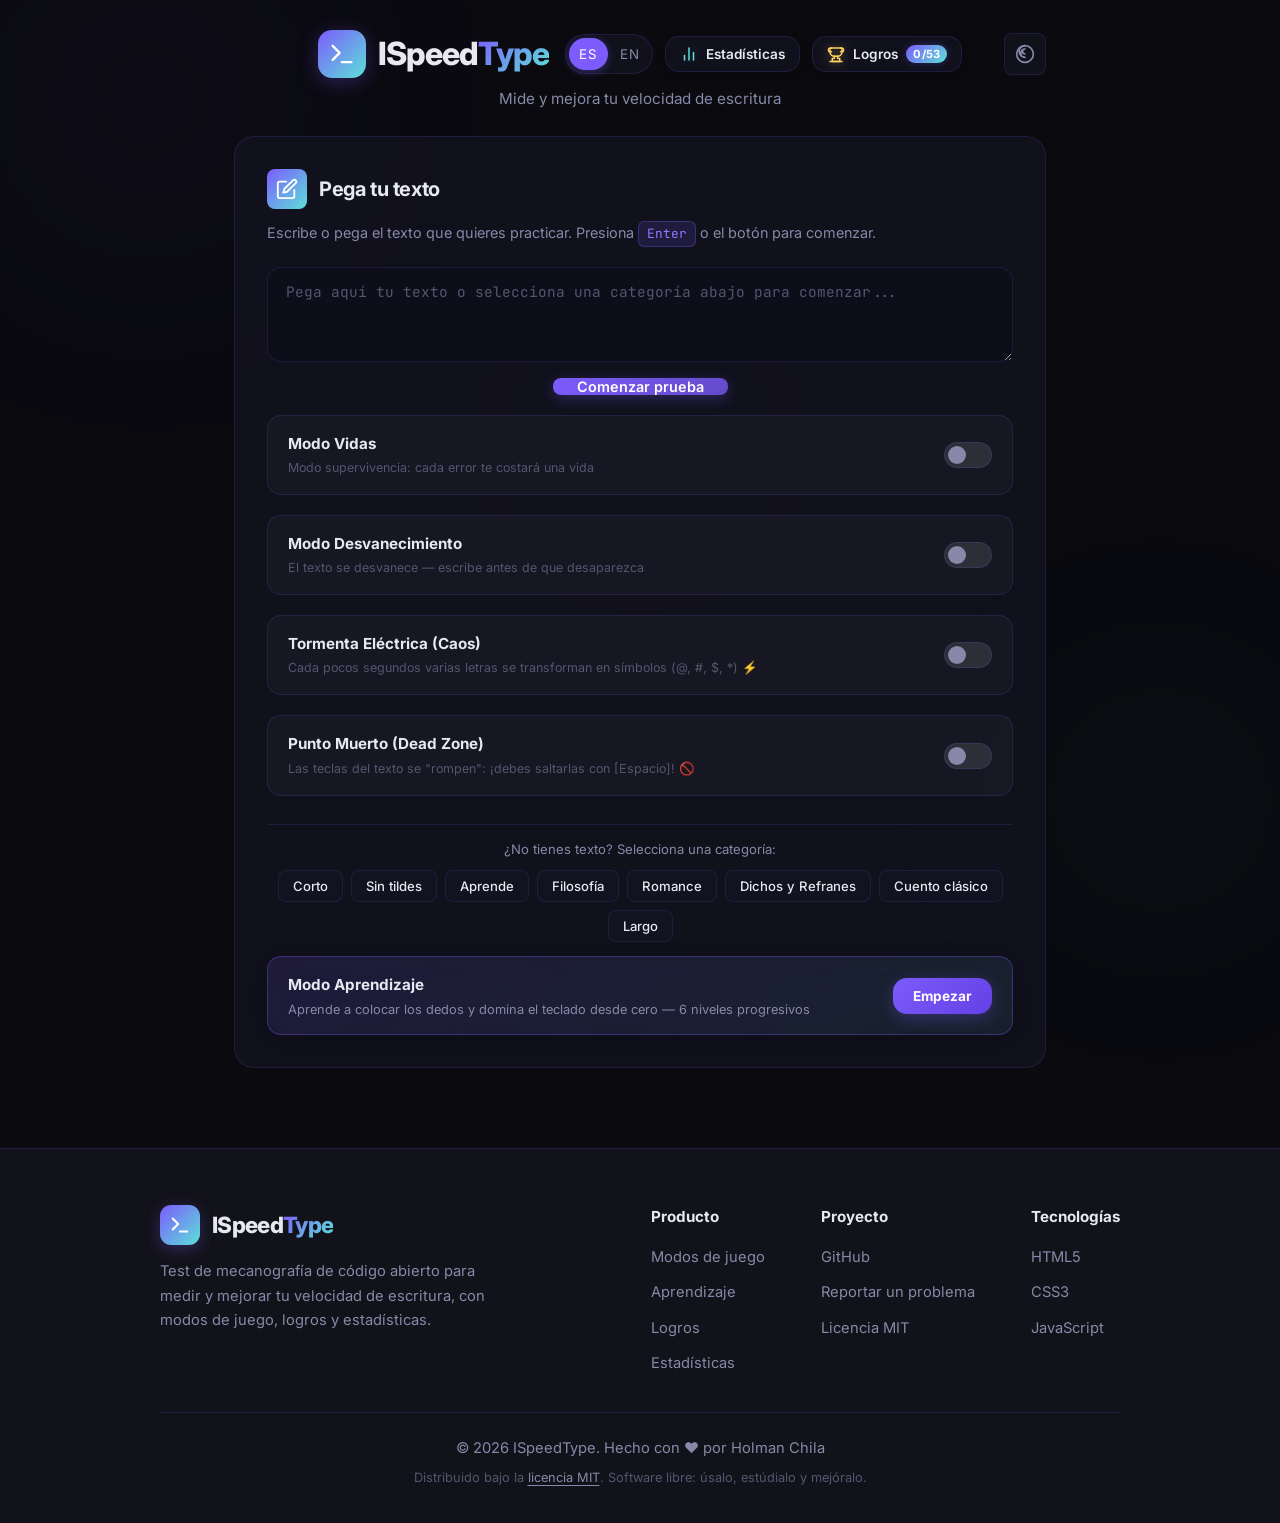
==== commit b5f9e0a0: "Bilingual ES/EN: i18n engine, dictionaries, English texts, accessible language switch, ñ fixes Co-Au" ====
--- a/index.html
+++ b/index.html
@@ -17,6 +17,9 @@
     <meta name="robots" content="index, follow">
     <meta name="author" content="Holman2chila-droid">
     <link rel="canonical" href="https://holman2chila-droid.github.io/ISpeedType/">
+    <link rel="alternate" hreflang="es" href="https://holman2chila-droid.github.io/ISpeedType/">
+    <link rel="alternate" hreflang="en" href="https://holman2chila-droid.github.io/ISpeedType/?lang=en">
+    <link rel="alternate" hreflang="x-default" href="https://holman2chila-droid.github.io/ISpeedType/">
 
     <!-- 🌐 Optimización para Redes Sociales (Open Graph - Facebook, Discord, WhatsApp) -->
     <meta property="og:site_name" content="ISpeedType">
@@ -44,6 +47,7 @@
     <link rel="stylesheet" href="styles.css">
 </head>
 <body>
+    <div id="lang-announcer" class="sr-only" role="status" aria-live="polite"></div>
     <div class="bg-glow bg-glow-1"></div>
     <div class="bg-glow bg-glow-2"></div>
     <div class="bg-glow bg-glow-3"></div>
@@ -52,7 +56,7 @@
         <!-- Header -->
         <header class="header">
             <div class="header-top">
-                <div class="logo" id="logo-home" role="link" tabindex="0" aria-label="Ir al menú principal" title="Ir al menú principal">
+                <div data-i18n-attr="title:attr.logo-home;aria-label:attr.logo-home" class="logo" id="logo-home" role="link" tabindex="0" aria-label="Ir al menú principal" title="Ir al menú principal">
                     <div class="logo-icon">
                         <svg width="28" height="28" viewBox="0 0 24 24" fill="none" stroke="currentColor" stroke-width="2" stroke-linecap="round" stroke-linejoin="round">
                             <polyline points="4 17 10 11 4 5"></polyline>
@@ -63,18 +67,24 @@
                 </div>
 
                 <div class="header-actions">
+                    <!-- Language switch -->
+                    <div class="lang-switch" role="group" data-i18n-attr="aria-label:lang.group" aria-label="Idioma">
+                        <button type="button" class="lang-btn" data-lang="es" lang="es" aria-pressed="true" title="Español">ES</button>
+                        <button type="button" class="lang-btn" data-lang="en" lang="en" aria-pressed="false" title="English">EN</button>
+                    </div>
+
                     <!-- Statistics Button -->
-                    <button class="achievements-toggle-btn stats-toggle-btn" id="stats-toggle" aria-label="Ver estadísticas" title="Ver estadísticas">
+                    <button data-i18n-attr="title:attr.stats-toggle;aria-label:attr.stats-toggle" class="achievements-toggle-btn stats-toggle-btn" id="stats-toggle" aria-label="Ver estadísticas" title="Ver estadísticas">
                         <svg width="18" height="18" viewBox="0 0 24 24" fill="none" stroke="currentColor" stroke-width="2" stroke-linecap="round" stroke-linejoin="round">
                             <line x1="18" y1="20" x2="18" y2="10"></line>
                             <line x1="12" y1="20" x2="12" y2="4"></line>
                             <line x1="6" y1="20" x2="6" y2="14"></line>
                         </svg>
-                        <span class="stats-toggle-label">Estadísticas</span>
+                        <span data-i18n="ui.stats-toggle-label" class="stats-toggle-label">Estadísticas</span>
                     </button>
 
                     <!-- Achievements Button -->
-                    <button class="achievements-toggle-btn" id="achievements-toggle" aria-label="Ver logros" title="Ver logros">
+                    <button data-i18n-attr="title:attr.achievements-toggle;aria-label:attr.achievements-toggle" class="achievements-toggle-btn" id="achievements-toggle" aria-label="Ver logros" title="Ver logros">
                         <svg width="18" height="18" viewBox="0 0 24 24" fill="none" stroke="currentColor" stroke-width="2" stroke-linecap="round" stroke-linejoin="round">
                             <path d="M6 9H4.5a2.5 2.5 0 0 1 0-5H6"></path>
                             <path d="M18 9h1.5a2.5 2.5 0 0 0 0-5H18"></path>
@@ -82,47 +92,47 @@
                             <path d="M10 14.66V17c0 .55-.45 1-1 1H7v4h10v-4h-2c-.55 0-1-.45-1-1v-2.34"></path>
                             <path d="M6 4h12a2 2 0 0 1 2 2v3a6 6 0 0 1-6 6h-4a6 6 0 0 1-6-6V6a2 2 0 0 1 2-2z"></path>
                         </svg>
-                        <span>Logros</span>
+                        <span data-i18n="ui.achievements-btn">Logros</span>
                         <span class="achievements-badge-count" id="achievements-badge-count">0/18</span>
                     </button>
 
                     <!-- Theme Menu -->
                     <div class="theme-menu" id="theme-menu">
-                        <button class="theme-toggle-btn" id="theme-toggle" aria-label="Cambiar tema" title="Cambiar tema">
+                        <button data-i18n-attr="title:attr.theme-toggle;aria-label:attr.theme-toggle" class="theme-toggle-btn" id="theme-toggle" aria-label="Cambiar tema" title="Cambiar tema">
                             <svg width="20" height="20" viewBox="0 0 24 24" fill="none" stroke="currentColor" stroke-width="2" stroke-linecap="round" stroke-linejoin="round">
                                 <circle cx="12" cy="12" r="10"></circle>
                                 <path d="M12 2a7 7 0 0 0 0 14 5 5 0 0 1 0 -10 3 3 0 0 0 0 6"></path>
                             </svg>
                         </button>
                         <div class="theme-dropdown hidden" id="theme-dropdown">
-                            <span class="theme-dropdown-title">Temas</span>
+                            <span data-i18n="ui.theme-dropdown-title" class="theme-dropdown-title">Temas</span>
                             <div class="theme-options">
                                 <button class="theme-option" data-theme="dark">
                                     <span class="theme-swatch" style="background: linear-gradient(135deg, #14141f, #7c5cfc)"></span>
-                                    <span>Oscuro</span>
+                                    <span data-i18n="ui.theme-dark">Oscuro</span>
                                 </button>
                                 <button class="theme-option" data-theme="light">
                                     <span class="theme-swatch" style="background: linear-gradient(135deg, #f0eff5, #8b7bd4)"></span>
-                                    <span>Claro</span>
+                                    <span data-i18n="ui.theme-light">Claro</span>
                                 </button>
                                 <button class="theme-option" data-theme="violet">
                                     <span class="theme-swatch" style="background: linear-gradient(135deg, #1e1530, #a78bfa)"></span>
-                                    <span>Violeta</span>
+                                    <span data-i18n="ui.theme-violet">Violeta</span>
                                 </button>
                                 <button class="theme-option" data-theme="rose">
                                     <span class="theme-swatch" style="background: linear-gradient(135deg, #1e1418, #d4979e)"></span>
-                                    <span>Rosa</span>
+                                    <span data-i18n="ui.theme-rose">Rosa</span>
                                 </button>
                                 <button class="theme-option" data-theme="green">
                                     <span class="theme-swatch" style="background: linear-gradient(135deg, #111e16, #7cc8a0)"></span>
-                                    <span>Verde</span>
+                                    <span data-i18n="ui.theme-green">Verde</span>
                                 </button>
                             </div>
                         </div>
                     </div>
                 </div>
             </div>
-            <p class="tagline">Mide y mejora tu velocidad de escritura</p>
+            <p data-i18n="ui.tagline" class="tagline">Mide y mejora tu velocidad de escritura</p>
         </header>
 
         <!-- Setup Phase -->
@@ -135,25 +145,25 @@
                             <path d="M18.5 2.5a2.121 2.121 0 0 1 3 3L12 15l-4 1 1-4 9.5-9.5z"></path>
                         </svg>
                     </div>
-                    <h2>Pega tu texto</h2>
-                </div>
-                <p class="card-description">Escribe o pega el texto que quieres practicar. Presiona <kbd>Enter</kbd> o el botón para comenzar.</p>
-                <textarea id="text-input" class="text-input" placeholder="Pega aquí tu texto o selecciona una categoría abajo para comenzar..." rows="3"></textarea>
+                    <h2 data-i18n="ui.paste-title">Pega tu texto</h2>
+                </div>
+                <p class="card-description" data-i18n-html="ui.card-description">Escribe o pega el texto que quieres practicar. Presiona <kbd>Enter</kbd> o el botón para comenzar.</p>
+                <textarea data-i18n-attr="placeholder:attr.text-input" id="text-input" class="text-input" placeholder="Pega aquí tu texto o selecciona una categoría abajo para comenzar..." rows="3"></textarea>
                 
                 <!-- Anti-Cheat Warning Feedback -->
                 <div id="anticheat-warning" class="anticheat-warning hidden">
                     <div class="anticheat-warning-icon">⚠️</div>
                     <div class="anticheat-warning-body">
-                        <span class="anticheat-warning-title">Texto no válido para logros</span>
-                        <span id="anticheat-warning-desc" class="anticheat-warning-desc">Asegúrate de usar un texto real con palabras variadas.</span>
-                    </div>
-                    <button type="button" class="btn-practice-start" id="btn-practice-start" title="Jugar sin registro de logros">
+                        <span data-i18n="ui.anticheat-warning-title" class="anticheat-warning-title">Texto no válido para logros</span>
+                        <span data-i18n="ui.anticheat-warning-desc" id="anticheat-warning-desc" class="anticheat-warning-desc">Asegúrate de usar un texto real con palabras variadas.</span>
+                    </div>
+                    <button data-i18n-attr="title:attr.btn-practice-start" data-i18n="ui.btn-practice-start" type="button" class="btn-practice-start" id="btn-practice-start" title="Jugar sin registro de logros">
                         Modo Práctica
                     </button>
                 </div>
 
                 <div style="display: flex; flex-direction: column; gap: 14px; margin-top: 8px;">
-                    <button id="start-btn" class="btn btn-primary" style="margin: 0 auto; width: auto; padding: 0 24px;">
+                    <button data-i18n="ui.start-btn" id="start-btn" class="btn btn-primary" style="margin: 0 auto; width: auto; padding: 0 24px;">
                         <svg width="18" height="18" viewBox="0 0 24 24" fill="none" stroke="currentColor" stroke-width="2.5" stroke-linecap="round" stroke-linejoin="round">
                             <polygon points="5 3 19 12 5 21 5 3"></polygon>
                         </svg>
@@ -164,13 +174,13 @@
                     <div class="survival-mode-card">
                         <div class="survival-toggle-row">
                             <div class="survival-info">
-                                <span class="survival-title">
+                                <span data-i18n="ui.lives-title" class="survival-title">
                                     <svg width="18" height="18" viewBox="0 0 24 24" fill="currentColor" class="heart-icon">
                                         <path d="M12 21.35l-1.45-1.32C5.4 15.36 2 12.28 2 8.5 2 5.42 4.42 3 7.5 3c1.74 0 3.41.81 4.5 2.09C13.09 3.81 14.76 3 16.5 3 19.58 3 22 5.42 22 8.5c0 3.78-3.4 6.86-8.55 11.54L12 21.35z"/>
                                     </svg>
                                     Modo Vidas
                                 </span>
-                                <span class="survival-subtitle">Modo supervivencia: cada error te costará una vida</span>
+                                <span data-i18n="ui.lives-subtitle" class="survival-subtitle">Modo supervivencia: cada error te costará una vida</span>
                             </div>
                             <label class="switch-toggle" for="lives-mode-switch">
                                 <input type="checkbox" id="lives-mode-switch">
@@ -180,22 +190,22 @@
 
                         <!-- Selector de dificultad animado -->
                         <div class="difficulty-wrapper hidden" id="difficulty-wrapper">
-                            <span class="difficulty-label">Selecciona la dificultad:</span>
+                            <span data-i18n="ui.lives-select" class="difficulty-label">Selecciona la dificultad:</span>
                             <div class="difficulty-options">
                                 <button type="button" class="btn-diff" data-lives="10">
-                                    <span class="diff-tag">Fácil</span>
+                                    <span data-i18n="ui.diff-easy" class="diff-tag">Fácil</span>
                                     <span class="diff-val">10 ❤️</span>
                                 </button>
                                 <button type="button" class="btn-diff active" data-lives="5">
-                                    <span class="diff-tag">Medio</span>
+                                    <span data-i18n="ui.diff-medium" class="diff-tag">Medio</span>
                                     <span class="diff-val">5 ❤️</span>
                                 </button>
                                 <button type="button" class="btn-diff" data-lives="3">
-                                    <span class="diff-tag">Difícil</span>
+                                    <span data-i18n="ui.diff-hard" class="diff-tag">Difícil</span>
                                     <span class="diff-val">3 ❤️</span>
                                 </button>
                                 <button type="button" class="btn-diff diff-hardcore" data-lives="1">
-                                    <span class="diff-tag">Hardcore</span>
+                                    <span data-i18n="ui.diff-hardcore" class="diff-tag">Hardcore</span>
                                     <span class="diff-val">1 💀</span>
                                 </button>
                             </div>
@@ -206,7 +216,7 @@
                     <div class="survival-mode-card fade-mode-card">
                         <div class="survival-toggle-row">
                             <div class="survival-info">
-                                <span class="survival-title">
+                                <span data-i18n="ui.fade-title" class="survival-title">
                                     <svg width="18" height="18" viewBox="0 0 24 24" fill="none" stroke="currentColor" stroke-width="2" stroke-linecap="round" stroke-linejoin="round" class="fade-icon">
                                         <path d="M12 2a10 10 0 1 0 10 10"></path>
                                         <path d="M12 6v6l4 2"></path>
@@ -214,7 +224,7 @@
                                     </svg>
                                     Modo Desvanecimiento
                                 </span>
-                                <span class="survival-subtitle">El texto se desvanece — escribe antes de que desaparezca</span>
+                                <span data-i18n="ui.fade-subtitle" class="survival-subtitle">El texto se desvanece — escribe antes de que desaparezca</span>
                             </div>
                             <label class="switch-toggle" for="fade-mode-switch">
                                 <input type="checkbox" id="fade-mode-switch">
@@ -224,23 +234,23 @@
 
                         <!-- Selector de velocidad animado -->
                         <div class="difficulty-wrapper hidden" id="fade-speed-wrapper">
-                            <span class="difficulty-label">Velocidad de desvanecimiento:</span>
+                            <span data-i18n="ui.fade-select" class="difficulty-label">Velocidad de desvanecimiento:</span>
                             <div class="difficulty-options fade-speed-options">
                                 <button type="button" class="btn-diff btn-speed" data-wpm="20">
-                                    <span class="diff-tag">Lento</span>
-                                    <span class="diff-val fade-val">20 WPM</span>
+                                    <span data-i18n="ui.diff-slow" class="diff-tag">Lento</span>
+                                    <span data-i18n="ui.diff-val-fade-val" class="diff-val fade-val">20 WPM</span>
                                 </button>
                                 <button type="button" class="btn-diff btn-speed active" data-wpm="40">
-                                    <span class="diff-tag">Medio</span>
-                                    <span class="diff-val fade-val">40 WPM</span>
+                                    <span data-i18n="ui.diff-medium" class="diff-tag">Medio</span>
+                                    <span data-i18n="ui.diff-val-fade-val.2" class="diff-val fade-val">40 WPM</span>
                                 </button>
                                 <button type="button" class="btn-diff btn-speed" data-wpm="60">
-                                    <span class="diff-tag">Rápido</span>
-                                    <span class="diff-val fade-val">60 WPM</span>
+                                    <span data-i18n="ui.diff-fast" class="diff-tag">Rápido</span>
+                                    <span data-i18n="ui.diff-val-fade-val.3" class="diff-val fade-val">60 WPM</span>
                                 </button>
                                 <button type="button" class="btn-diff btn-speed diff-hardcore" data-wpm="80">
-                                    <span class="diff-tag">Pro</span>
-                                    <span class="diff-val fade-val">80 WPM</span>
+                                    <span data-i18n="ui.diff-pro" class="diff-tag">Pro</span>
+                                    <span data-i18n="ui.diff-val-fade-val.4" class="diff-val fade-val">80 WPM</span>
                                 </button>
                             </div>
                         </div>
@@ -250,13 +260,13 @@
                     <div class="survival-mode-card storm-mode-card">
                         <div class="survival-toggle-row">
                             <div class="survival-info">
-                                <span class="survival-title">
+                                <span data-i18n="ui.storm-title" class="survival-title">
                                     <svg width="18" height="18" viewBox="0 0 24 24" fill="currentColor" class="storm-icon">
                                         <polygon points="13 2 3 14 12 14 11 22 21 10 12 10 13 2"></polygon>
                                     </svg>
                                     Tormenta Eléctrica (Caos)
                                 </span>
-                                <span class="survival-subtitle">Cada pocos segundos varias letras se transforman en símbolos (@, #, $, *) ⚡</span>
+                                <span data-i18n="ui.storm-subtitle" class="survival-subtitle">Cada pocos segundos varias letras se transforman en símbolos (@, #, $, *) ⚡</span>
                             </div>
                             <label class="switch-toggle" for="storm-mode-switch">
                                 <input type="checkbox" id="storm-mode-switch">
@@ -266,23 +276,23 @@
 
                         <!-- Selector de intensidad de tormenta animado -->
                         <div class="difficulty-wrapper hidden" id="storm-diff-wrapper">
-                            <span class="difficulty-label">Intensidad del Caos:</span>
+                            <span data-i18n="ui.storm-select" class="difficulty-label">Intensidad del Caos:</span>
                             <div class="difficulty-options storm-diff-options">
                                 <button type="button" class="btn-diff btn-storm-diff" data-interval="5000" data-count="1">
-                                    <span class="diff-tag">Fácil</span>
-                                    <span class="diff-val storm-val">1 letra / 5s</span>
+                                    <span data-i18n="ui.diff-easy" class="diff-tag">Fácil</span>
+                                    <span data-i18n="ui.diff-val-storm-val" class="diff-val storm-val">1 letra / 5s</span>
                                 </button>
                                 <button type="button" class="btn-diff btn-storm-diff active" data-interval="4000" data-count="2">
-                                    <span class="diff-tag">Medio</span>
-                                    <span class="diff-val storm-val">2 letras / 4s</span>
+                                    <span data-i18n="ui.diff-medium" class="diff-tag">Medio</span>
+                                    <span data-i18n="ui.diff-val-storm-val.2" class="diff-val storm-val">2 letras / 4s</span>
                                 </button>
                                 <button type="button" class="btn-diff btn-storm-diff" data-interval="2500" data-count="3">
-                                    <span class="diff-tag">Pro</span>
-                                    <span class="diff-val storm-val">3 letras / 2.5s</span>
+                                    <span data-i18n="ui.diff-pro" class="diff-tag">Pro</span>
+                                    <span data-i18n="ui.diff-val-storm-val.3" class="diff-val storm-val">3 letras / 2.5s</span>
                                 </button>
                                 <button type="button" class="btn-diff btn-storm-diff diff-hardcore" data-interval="1500" data-count="4">
-                                    <span class="diff-tag">Hardcore</span>
-                                    <span class="diff-val storm-val">4 letras / 1.5s</span>
+                                    <span data-i18n="ui.diff-hardcore" class="diff-tag">Hardcore</span>
+                                    <span data-i18n="ui.diff-val-storm-val.4" class="diff-val storm-val">4 letras / 1.5s</span>
                                 </button>
                             </div>
                         </div>
@@ -292,14 +302,14 @@
                     <div class="survival-mode-card deadzone-mode-card">
                         <div class="survival-toggle-row">
                             <div class="survival-info">
-                                <span class="survival-title">
+                                <span data-i18n="ui.dead-title" class="survival-title">
                                     <svg width="18" height="18" viewBox="0 0 24 24" fill="none" stroke="currentColor" stroke-width="2" stroke-linecap="round" stroke-linejoin="round" class="deadzone-icon">
                                         <circle cx="12" cy="12" r="10"></circle>
                                         <line x1="4.93" y1="4.93" x2="19.07" y2="19.07"></line>
                                     </svg>
                                     Punto Muerto (Dead Zone)
                                 </span>
-                                <span class="survival-subtitle">Las teclas del texto se "rompen": ¡debes saltarlas con [Espacio]! 🚫</span>
+                                <span data-i18n="ui.dead-subtitle" class="survival-subtitle">Las teclas del texto se "rompen": ¡debes saltarlas con [Espacio]! 🚫</span>
                             </div>
                             <label class="switch-toggle" for="deadzone-mode-switch">
                                 <input type="checkbox" id="deadzone-mode-switch">
@@ -309,46 +319,46 @@
 
                         <!-- Selector de cantidad de teclas rotas -->
                         <div class="difficulty-wrapper hidden" id="deadzone-diff-wrapper">
-                            <span class="difficulty-label">Teclas rotas a esquivar:</span>
+                            <span data-i18n="ui.dead-select" class="difficulty-label">Teclas rotas a esquivar:</span>
                             <div class="difficulty-options deadzone-diff-options">
                                 <button type="button" class="btn-diff btn-deadzone-diff" data-keys="2">
-                                    <span class="diff-tag">Fácil</span>
-                                    <span class="diff-val deadzone-val">2 teclas</span>
+                                    <span data-i18n="ui.diff-easy" class="diff-tag">Fácil</span>
+                                    <span data-i18n="ui.diff-val-deadzone-val" class="diff-val deadzone-val">2 teclas</span>
                                 </button>
                                 <button type="button" class="btn-diff btn-deadzone-diff active" data-keys="3">
-                                    <span class="diff-tag">Medio</span>
-                                    <span class="diff-val deadzone-val">3 teclas</span>
+                                    <span data-i18n="ui.diff-medium" class="diff-tag">Medio</span>
+                                    <span data-i18n="ui.diff-val-deadzone-val.2" class="diff-val deadzone-val">3 teclas</span>
                                 </button>
                                 <button type="button" class="btn-diff btn-deadzone-diff" data-keys="4">
-                                    <span class="diff-tag">Pro</span>
-                                    <span class="diff-val deadzone-val">4 teclas</span>
+                                    <span data-i18n="ui.diff-pro" class="diff-tag">Pro</span>
+                                    <span data-i18n="ui.diff-val-deadzone-val.3" class="diff-val deadzone-val">4 teclas</span>
                                 </button>
                                 <button type="button" class="btn-diff btn-deadzone-diff diff-hardcore" data-keys="5">
-                                    <span class="diff-tag">Hardcore</span>
-                                    <span class="diff-val deadzone-val">5 teclas</span>
+                                    <span data-i18n="ui.diff-hardcore" class="diff-tag">Hardcore</span>
+                                    <span data-i18n="ui.diff-val-deadzone-val.4" class="diff-val deadzone-val">5 teclas</span>
                                 </button>
                             </div>
                         </div>
                     </div>
 
                     <div class="random-text-container">
-                        <p class="random-text-title">¿No tienes texto? Selecciona una categoría:</p>
+                        <p data-i18n="ui.random-text-title" class="random-text-title">¿No tienes texto? Selecciona una categoría:</p>
                         <div class="random-buttons">
-                            <button class="btn btn-secondary btn-sm" id="btn-rand-short">Corto</button>
-                            <button class="btn btn-secondary btn-sm" id="btn-rand-noaccent">Sin tildes</button>
-                            <button class="btn btn-secondary btn-sm" id="btn-rand-learn">Aprende</button>
-                            <button class="btn btn-secondary btn-sm" id="btn-rand-philosophy">Filosofía</button>
-                            <button class="btn btn-secondary btn-sm" id="btn-rand-romance">Romance</button>
-                            <button class="btn btn-secondary btn-sm" id="btn-rand-sayings">Dichos y Refranes</button>
-                            <button class="btn btn-secondary btn-sm" id="btn-rand-classic">Cuento clásico</button>
-                            <button class="btn btn-secondary btn-sm" id="btn-rand-long">Largo</button>
+                            <button data-i18n="ui.btn-rand-short" class="btn btn-secondary btn-sm" id="btn-rand-short">Corto</button>
+                            <button data-i18n="ui.btn-rand-noaccent" class="btn btn-secondary btn-sm" id="btn-rand-noaccent">Sin tildes</button>
+                            <button data-i18n="ui.btn-rand-learn" class="btn btn-secondary btn-sm" id="btn-rand-learn">Aprende</button>
+                            <button data-i18n="ui.btn-rand-philosophy" class="btn btn-secondary btn-sm" id="btn-rand-philosophy">Filosofía</button>
+                            <button data-i18n="ui.btn-rand-romance" class="btn btn-secondary btn-sm" id="btn-rand-romance">Romance</button>
+                            <button data-i18n="ui.btn-rand-sayings" class="btn btn-secondary btn-sm" id="btn-rand-sayings">Dichos y Refranes</button>
+                            <button data-i18n="ui.btn-rand-classic" class="btn btn-secondary btn-sm" id="btn-rand-classic">Cuento clásico</button>
+                            <button data-i18n="ui.btn-rand-long" class="btn btn-secondary btn-sm" id="btn-rand-long">Largo</button>
                         </div>
                     </div>
 
                     <!-- Modo Aprendizaje (Touch Typing Tutor) -->
                     <div class="tutor-entry-card">
                         <div class="tutor-entry-info">
-                            <span class="tutor-entry-title">
+                            <span data-i18n="ui.tutor-entry-title" class="tutor-entry-title">
                                 <svg width="18" height="18" viewBox="0 0 24 24" fill="none" stroke="currentColor" stroke-width="2" stroke-linecap="round" stroke-linejoin="round">
                                     <rect x="2" y="4" width="20" height="16" rx="2"></rect>
                                     <path d="M6 8h.01M10 8h.01M14 8h.01M18 8h.01"></path>
@@ -357,9 +367,9 @@
                                 </svg>
                                 Modo Aprendizaje
                             </span>
-                            <span class="tutor-entry-subtitle">Aprende a colocar los dedos y domina el teclado desde cero — 6 niveles progresivos</span>
-                        </div>
-                        <button type="button" class="btn btn-tutor-start" id="btn-tutor-start">
+                            <span data-i18n="ui.tutor-entry-subtitle" class="tutor-entry-subtitle">Aprende a colocar los dedos y domina el teclado desde cero — 6 niveles progresivos</span>
+                        </div>
+                        <button data-i18n="ui.btn-tutor-start" type="button" class="btn btn-tutor-start" id="btn-tutor-start">
                             Empezar
                             <svg width="16" height="16" viewBox="0 0 24 24" fill="none" stroke="currentColor" stroke-width="2.5" stroke-linecap="round" stroke-linejoin="round">
                                 <polyline points="9 18 15 12 9 6"></polyline>
@@ -383,42 +393,42 @@
             <!-- Dead Zone Banner -->
             <div id="deadzone-banner" class="deadzone-banner hidden">
                 <span class="deadzone-banner-icon">⚠️</span>
-                <span id="deadzone-banner-text">¡Teclas <span id="deadzone-keys" class="deadzone-keys"></span> rotas! Usa <kbd>[Espacio]</kbd> para saltarlas.</span>
+                <span id="deadzone-banner-text"><span data-i18n="dz.pre">¡Teclas</span> <span id="deadzone-keys" class="deadzone-keys"></span> <span data-i18n-html="dz.post">rotas! Usa <kbd>[Espacio]</kbd> para saltarlas.</span></span>
             </div>
 
             <!-- Practice Mode Banner (Anti-Cheat) -->
             <div id="practice-mode-banner" class="practice-mode-banner hidden">
                 <span class="practice-banner-icon">⚠️</span>
-                <span id="practice-banner-text"><strong>Modo Práctica:</strong> Logros desactivados para este texto.</span>
+                <span id="practice-banner-text"><strong data-i18n="ui.practice-banner-strong">Modo Práctica:</strong> Logros desactivados para este texto.</span>
             </div>
 
             <!-- Stats Bar -->
             <div class="stats-bar" id="stats-bar">
                 <div class="stat-card glass-card-mini">
-                    <span class="stat-label">WPM</span>
+                    <span data-i18n="ui.stat-wpm" class="stat-label">WPM</span>
                     <span id="wpm-display" class="stat-value">0</span>
                 </div>
                 <div class="stat-card glass-card-mini">
-                    <span class="stat-label">Precisión</span>
+                    <span data-i18n="ui.stat-accuracy" class="stat-label">Precisión</span>
                     <span id="accuracy-display" class="stat-value">100<small>%</small></span>
                 </div>
                 <div class="stat-card glass-card-mini">
-                    <span class="stat-label">Tiempo</span>
+                    <span data-i18n="ui.stat-time" class="stat-label">Tiempo</span>
                     <span id="time-display" class="stat-value">0:00</span>
                 </div>
                 <div class="stat-card glass-card-mini">
-                    <span class="stat-label">Errores</span>
+                    <span data-i18n="ui.stat-errors" class="stat-label">Errores</span>
                     <span id="errors-display" class="stat-value error-color">0</span>
                 </div>
                 <div class="stat-card glass-card-mini hidden" id="lives-stat-card">
-                    <span class="stat-label">Vidas</span>
+                    <span data-i18n="ui.stat-lives" class="stat-label">Vidas</span>
                     <span id="lives-display" class="stat-value lives-highlight">
                         <span id="lives-count">5</span>
                         <span id="lives-hearts" class="lives-hearts">❤️❤️❤️❤️❤️</span>
                     </span>
                 </div>
                 <div class="stat-card glass-card-mini hidden" id="combo-stat-card">
-                    <span class="stat-label" id="combo-label">Combo</span>
+                    <span data-i18n="ui.combo-label" class="stat-label" id="combo-label">Combo</span>
                     <span id="combo-display" class="stat-value combo-highlight">
                         <span id="combo-count">0</span><small id="combo-suffix">x</small>
                     </span>
@@ -440,7 +450,7 @@
 
             <!-- Typing Input -->
             <div class="typing-input-wrapper">
-                <input id="typing-input" class="typing-input" type="text" placeholder="Empieza a escribir aquí..." autocomplete="off" autocorrect="off" autocapitalize="off" spellcheck="false">
+                <input data-i18n-attr="placeholder:attr.typing-input" id="typing-input" class="typing-input" type="text" placeholder="Empieza a escribir aquí..." autocomplete="off" autocorrect="off" autocapitalize="off" spellcheck="false">
             </div>
 
             <!-- Hint -->
@@ -450,19 +460,19 @@
                     <line x1="12" y1="16" x2="12" y2="12"></line>
                     <line x1="12" y1="8" x2="12.01" y2="8"></line>
                 </svg>
-                Si cometes un error, usa <kbd>Backspace</kbd> para borrar y corregir
+                <span data-i18n-html="ui.typing-hint">Si cometes un error, usa <kbd>Backspace</kbd> para borrar y corregir</span>
             </p>
 
             <!-- Controls -->
             <div class="controls">
-                <button id="restart-btn" class="btn btn-secondary">
+                <button data-i18n="ui.restart-btn" id="restart-btn" class="btn btn-secondary">
                     <svg width="16" height="16" viewBox="0 0 24 24" fill="none" stroke="currentColor" stroke-width="2.5" stroke-linecap="round" stroke-linejoin="round">
                         <polyline points="1 4 1 10 7 10"></polyline>
                         <path d="M3.51 15a9 9 0 1 0 2.13-9.36L1 10"></path>
                     </svg>
                     Reiniciar
                 </button>
-                <button id="new-text-btn" class="btn btn-ghost">
+                <button data-i18n="ui.new-text-btn" id="new-text-btn" class="btn btn-ghost">
                     <svg width="16" height="16" viewBox="0 0 24 24" fill="none" stroke="currentColor" stroke-width="2.5" stroke-linecap="round" stroke-linejoin="round">
                         <line x1="12" y1="5" x2="12" y2="19"></line>
                         <line x1="5" y1="12" x2="19" y2="12"></line>
@@ -487,31 +497,31 @@
                 <div class="results-grid">
                     <div class="result-item result-highlight">
                         <span class="result-number" id="result-wpm">0</span>
-                        <span class="result-label">WPM</span>
+                        <span data-i18n="ui.res-wpm" class="result-label">WPM</span>
                     </div>
                     <div class="result-item">
                         <span class="result-number" id="result-accuracy">0%</span>
-                        <span class="result-label">Precisión</span>
+                        <span data-i18n="ui.res-accuracy" class="result-label">Precisión</span>
                     </div>
                     <div class="result-item">
                         <span class="result-number" id="result-time">0:00</span>
-                        <span class="result-label">Tiempo total</span>
+                        <span data-i18n="ui.res-time" class="result-label">Tiempo total</span>
                     </div>
                     <div class="result-item">
                         <span class="result-number" id="result-errors">0</span>
-                        <span class="result-label">Errores totales</span>
+                        <span data-i18n="ui.res-errors" class="result-label">Errores totales</span>
                     </div>
                 </div>
 
                 <div class="results-actions">
-                    <button id="results-restart-btn" class="btn btn-primary">
+                    <button data-i18n="ui.results-restart-btn" id="results-restart-btn" class="btn btn-primary">
                         <svg width="16" height="16" viewBox="0 0 24 24" fill="none" stroke="currentColor" stroke-width="2.5" stroke-linecap="round" stroke-linejoin="round">
                             <polyline points="1 4 1 10 7 10"></polyline>
                             <path d="M3.51 15a9 9 0 1 0 2.13-9.36L1 10"></path>
                         </svg>
                         Repetir prueba
                     </button>
-                    <button id="results-new-btn" class="btn btn-secondary">
+                    <button data-i18n="ui.results-new-btn" id="results-new-btn" class="btn btn-secondary">
                         <svg width="16" height="16" viewBox="0 0 24 24" fill="none" stroke="currentColor" stroke-width="2.5" stroke-linecap="round" stroke-linejoin="round">
                             <line x1="12" y1="5" x2="12" y2="19"></line>
                             <line x1="5" y1="12" x2="19" y2="12"></line>
@@ -534,11 +544,11 @@
                             <path d="M6 12h.01M10 12h.01M14 12h.01M18 12h.01"></path>
                             <path d="M8 16h8"></path>
                         </svg>
-                        <h2 class="tutor-main-title">Modo Aprendizaje</h2>
+                        <h2 data-i18n="ui.tutor-main-title" class="tutor-main-title">Modo Aprendizaje</h2>
                     </div>
                     <span class="tutor-level-label" id="tutor-level-label">Nivel 1 — Fila Guía</span>
                 </div>
-                <button class="btn btn-ghost btn-sm" id="tutor-exit-btn">
+                <button data-i18n="ui.tutor-exit-btn" class="btn btn-ghost btn-sm" id="tutor-exit-btn">
                     <svg width="16" height="16" viewBox="0 0 24 24" fill="none" stroke="currentColor" stroke-width="2.5" stroke-linecap="round" stroke-linejoin="round">
                         <line x1="18" y1="6" x2="6" y2="18"></line>
                         <line x1="6" y1="6" x2="18" y2="18"></line>
@@ -585,11 +595,11 @@
                     <kbd data-key="8" class="kb-key finger-rm">8</kbd>
                     <kbd data-key="9" class="kb-key finger-rr">9</kbd>
                     <kbd data-key="0" class="kb-key finger-rp">0</kbd>
-                    <kbd data-key="Backspace" class="kb-key kb-mod kb-backspace">⌫ Borrar</kbd>
+                    <kbd data-i18n="kb.backspace" data-key="Backspace" class="kb-key kb-mod kb-backspace">⌫ Borrar</kbd>
                 </div>
                 <!-- Row 2: QWERTY (Desplazada hacia la derecha por Tab) -->
                 <div class="kb-row kb-row-top">
-                    <kbd data-key="Tab" class="kb-key kb-mod kb-tab">⇥ Tab</kbd>
+                    <kbd data-i18n="kb.tab" data-key="Tab" class="kb-key kb-mod kb-tab">⇥ Tab</kbd>
                     <kbd data-key="q" class="kb-key finger-lp">Q</kbd>
                     <kbd data-key="w" class="kb-key finger-lr">W</kbd>
                     <kbd data-key="e" class="kb-key finger-lm">E</kbd>
@@ -603,7 +613,7 @@
                 </div>
                 <!-- Row 3: Home Row (Desplazada aún más a la derecha por Bloq Mayús) -->
                 <div class="kb-row kb-row-home">
-                    <kbd data-key="CapsLock" class="kb-key kb-mod kb-caps">⇪ Bloq</kbd>
+                    <kbd data-i18n="kb.caps" data-key="CapsLock" class="kb-key kb-mod kb-caps">⇪ Bloq</kbd>
                     <kbd data-key="a" class="kb-key finger-lp home-key">A</kbd>
                     <kbd data-key="s" class="kb-key finger-lr home-key">S</kbd>
                     <kbd data-key="d" class="kb-key finger-lm home-key">D</kbd>
@@ -613,8 +623,8 @@
                     <kbd data-key="j" class="kb-key finger-ri home-key has-bump">J</kbd>
                     <kbd data-key="k" class="kb-key finger-rm home-key">K</kbd>
                     <kbd data-key="l" class="kb-key finger-rr home-key">L</kbd>
-                    <kbd data-key="ñ" class="kb-key finger-rp home-key">Ñ</kbd>
-                    <kbd data-key="Enter" class="kb-key kb-mod kb-enter">↵ Intro</kbd>
+                    <kbd data-key="ñ" class="kb-key finger-rp home-key" id="kb-key-ntilde">Ñ</kbd>
+                    <kbd data-i18n="kb.enter" data-key="Enter" class="kb-key kb-mod kb-enter">↵ Intro</kbd>
                 </div>
                 <!-- Row 4: Bottom Row (Desplazada a la derecha por Shift Izquierdo) -->
                 <div class="kb-row kb-row-bottom">
@@ -634,8 +644,8 @@
                 <div class="kb-row kb-row-space">
                     <kbd class="kb-key kb-mod kb-ctrl">Ctrl</kbd>
                     <kbd class="kb-key kb-mod kb-alt">Alt</kbd>
-                    <kbd data-key=" " class="kb-key kb-space finger-thumb">Espacio</kbd>
-                    <kbd class="kb-key kb-mod kb-alt">Alt Gr</kbd>
+                    <kbd data-i18n="kb.space" data-key=" " class="kb-key kb-space finger-thumb">Espacio</kbd>
+                    <kbd data-i18n="kb.altgr" class="kb-key kb-mod kb-alt">Alt Gr</kbd>
                     <kbd class="kb-key kb-mod kb-ctrl">Ctrl</kbd>
                 </div>
             </div>
@@ -644,38 +654,38 @@
             <div class="tutor-hands" id="tutor-hands">
                 <!-- Left Hand -->
                 <div class="hand hand-left">
-                    <div class="hand-label">Izquierda</div>
+                    <div class="hand-label" data-i18n="ui.hand-left">Izquierda</div>
                     <div class="fingers-row">
-                        <div class="finger finger-left-pinky finger-lp" title="Meñique">M</div>
-                        <div class="finger finger-left-ring finger-lr" title="Anular">A</div>
-                        <div class="finger finger-left-middle finger-lm" title="Medio">D</div>
-                        <div class="finger finger-left-index finger-li" title="Índice">I</div>
-                        <div class="finger finger-left-thumb finger-thumb" title="Pulgar">P</div>
+                        <div data-i18n-attr="title:finger.pinky" class="finger finger-left-pinky finger-lp" title="Meñique" data-i18n="fabbr.pinky">M</div>
+                        <div data-i18n-attr="title:finger.ring" class="finger finger-left-ring finger-lr" title="Anular" data-i18n="fabbr.ring">A</div>
+                        <div data-i18n-attr="title:finger.middle" class="finger finger-left-middle finger-lm" title="Medio" data-i18n="fabbr.middle">D</div>
+                        <div data-i18n-attr="title:finger.index" class="finger finger-left-index finger-li" title="Índice" data-i18n="fabbr.index">I</div>
+                        <div data-i18n-attr="title:finger.thumb" class="finger finger-left-thumb finger-thumb" title="Pulgar" data-i18n="fabbr.thumb">P</div>
                     </div>
                 </div>
                 <!-- Right Hand -->
                 <div class="hand hand-right">
-                    <div class="hand-label">Derecha</div>
+                    <div class="hand-label" data-i18n="ui.hand-right">Derecha</div>
                     <div class="fingers-row">
-                        <div class="finger finger-right-thumb finger-thumb" title="Pulgar">P</div>
-                        <div class="finger finger-right-index finger-ri" title="Índice">I</div>
-                        <div class="finger finger-right-middle finger-rm" title="Medio">D</div>
-                        <div class="finger finger-right-ring finger-rr" title="Anular">A</div>
-                        <div class="finger finger-right-pinky finger-rp" title="Meñique">M</div>
+                        <div data-i18n-attr="title:finger.thumb" class="finger finger-right-thumb finger-thumb" title="Pulgar" data-i18n="fabbr.thumb">P</div>
+                        <div data-i18n-attr="title:finger.index" class="finger finger-right-index finger-ri" title="Índice" data-i18n="fabbr.index">I</div>
+                        <div data-i18n-attr="title:finger.middle" class="finger finger-right-middle finger-rm" title="Medio" data-i18n="fabbr.middle">D</div>
+                        <div data-i18n-attr="title:finger.ring" class="finger finger-right-ring finger-rr" title="Anular" data-i18n="fabbr.ring">A</div>
+                        <div data-i18n-attr="title:finger.pinky" class="finger finger-right-pinky finger-rp" title="Meñique" data-i18n="fabbr.pinky">M</div>
                     </div>
                 </div>
             </div>
 
             <!-- Tutor Controls -->
             <div class="tutor-controls">
-                <button class="btn btn-secondary" id="tutor-restart-btn">
+                <button data-i18n="ui.tutor-restart-btn" class="btn btn-secondary" id="tutor-restart-btn">
                     <svg width="16" height="16" viewBox="0 0 24 24" fill="none" stroke="currentColor" stroke-width="2.5" stroke-linecap="round" stroke-linejoin="round">
                         <polyline points="1 4 1 10 7 10"></polyline>
                         <path d="M3.51 15a9 9 0 1 0 2.13-9.36L1 10"></path>
                     </svg>
                     Reiniciar nivel
                 </button>
-                <button class="btn btn-primary hidden" id="tutor-next-btn">
+                <button data-i18n="ui.tutor-next-btn" class="btn btn-primary hidden" id="tutor-next-btn">
                     Siguiente nivel
                     <svg width="16" height="16" viewBox="0 0 24 24" fill="none" stroke="currentColor" stroke-width="2.5" stroke-linecap="round" stroke-linejoin="round">
                         <polyline points="9 18 15 12 9 6"></polyline>
@@ -699,25 +709,25 @@
                         </span>
                         <span class="footer-logo-text">ISpeed<span class="logo-accent">Type</span></span>
                     </div>
-                    <p class="footer-desc">Test de mecanografía de código abierto para medir y mejorar tu velocidad de escritura, con modos de juego, logros y estadísticas.</p>
-                </div>
-
-                <nav class="footer-cols" aria-label="Enlaces del pie de página">
+                    <p data-i18n="ui.footer-desc" class="footer-desc">Test de mecanografía de código abierto para medir y mejorar tu velocidad de escritura, con modos de juego, logros y estadísticas.</p>
+                </div>
+
+                <nav data-i18n-attr="aria-label:attr.footer-cols" class="footer-cols" aria-label="Enlaces del pie de página">
                     <div class="footer-col">
-                        <h4>Producto</h4>
-                        <button type="button" class="footer-link" data-footer-action="modos">Modos de juego</button>
-                        <button type="button" class="footer-link" data-footer-action="aprendizaje">Aprendizaje</button>
-                        <button type="button" class="footer-link" data-footer-action="logros">Logros</button>
-                        <button type="button" class="footer-link" data-footer-action="estadisticas">Estadísticas</button>
+                        <h4 data-i18n="ui.footer-h-product">Producto</h4>
+                        <button data-i18n="ui.footer-modes" type="button" class="footer-link" data-footer-action="modos">Modos de juego</button>
+                        <button data-i18n="ui.footer-learn" type="button" class="footer-link" data-footer-action="aprendizaje">Aprendizaje</button>
+                        <button data-i18n="ui.footer-ach" type="button" class="footer-link" data-footer-action="logros">Logros</button>
+                        <button data-i18n="ui.footer-stats" type="button" class="footer-link" data-footer-action="estadisticas">Estadísticas</button>
                     </div>
                     <div class="footer-col">
-                        <h4>Proyecto</h4>
+                        <h4 data-i18n="ui.footer-h-project">Proyecto</h4>
                         <a class="footer-link" href="https://github.com/holman2chila-droid/ISpeedType" target="_blank" rel="noopener">GitHub</a>
-                        <a class="footer-link" href="https://github.com/holman2chila-droid/ISpeedType/issues" target="_blank" rel="noopener">Reportar un problema</a>
-                        <a class="footer-link" href="https://github.com/holman2chila-droid/ISpeedType/blob/main/LICENSE" target="_blank" rel="noopener">Licencia MIT</a>
+                        <a data-i18n="ui.footer-issues" class="footer-link" href="https://github.com/holman2chila-droid/ISpeedType/issues" target="_blank" rel="noopener">Reportar un problema</a>
+                        <a data-i18n="ui.footer-license-link" class="footer-link" href="https://github.com/holman2chila-droid/ISpeedType/blob/main/LICENSE" target="_blank" rel="noopener">Licencia MIT</a>
                     </div>
                     <div class="footer-col">
-                        <h4>Tecnologías</h4>
+                        <h4 data-i18n="ui.footer-h-tech">Tecnologías</h4>
                         <a class="footer-link" href="https://developer.mozilla.org/es/docs/Web/HTML" target="_blank" rel="noopener">HTML5</a>
                         <a class="footer-link" href="https://developer.mozilla.org/es/docs/Web/CSS" target="_blank" rel="noopener">CSS3</a>
                         <a class="footer-link" href="https://developer.mozilla.org/es/docs/Web/JavaScript" target="_blank" rel="noopener">JavaScript</a>
@@ -726,8 +736,8 @@
             </div>
 
             <div class="footer-bottom">
-                <p class="footer-made">© 2026 ISpeedType. Hecho con <span class="footer-heart" role="img" aria-label="amor">❤️</span> <span class="footer-nowrap">por Holman Chila</span></p>
-                <p class="footer-license">Distribuido bajo la <a href="https://github.com/holman2chila-droid/ISpeedType/blob/main/LICENSE" target="_blank" rel="noopener">licencia MIT</a>. Software libre: úsalo, estúdialo y mejóralo.</p>
+                <p class="footer-made"><span data-i18n="ui.footer-made-pre">© 2026 ISpeedType. Hecho con</span> <span data-i18n-attr="aria-label:attr.footer-heart" class="footer-heart" role="img" aria-label="amor">❤️</span> <span data-i18n="ui.footer-nowrap" class="footer-nowrap">por Holman Chila</span></p>
+                <p class="footer-license" data-i18n-html="ui.footer-license">Distribuido bajo la <a href="https://github.com/holman2chila-droid/ISpeedType/blob/main/LICENSE" target="_blank" rel="noopener">licencia MIT</a>. Software libre: úsalo, estúdialo y mejóralo.</p>
             </div>
         </div>
     </footer>
@@ -739,11 +749,11 @@
                 <div class="achievements-title-group">
                     <div class="achievements-icon-main">🏆</div>
                     <div>
-                        <h2 class="achievements-title">Salón de Logros</h2>
-                        <p class="achievements-subtitle">Progreso y retos de mecanografía</p>
-                    </div>
-                </div>
-                <button class="achievements-close-btn" id="achievements-close" aria-label="Cerrar modal">
+                        <h2 data-i18n="ui.achievements-title" class="achievements-title">Salón de Logros</h2>
+                        <p data-i18n="ui.achievements-subtitle" class="achievements-subtitle">Progreso y retos de mecanografía</p>
+                    </div>
+                </div>
+                <button data-i18n-attr="aria-label:attr.achievements-close" class="achievements-close-btn" id="achievements-close" aria-label="Cerrar modal">
                     <svg width="20" height="20" viewBox="0 0 24 24" fill="none" stroke="currentColor" stroke-width="2" stroke-linecap="round" stroke-linejoin="round">
                         <line x1="18" y1="6" x2="6" y2="18"></line>
                         <line x1="6" y1="6" x2="18" y2="18"></line>
@@ -754,7 +764,7 @@
             <!-- Global Progress Bar -->
             <div class="achievements-summary">
                 <div class="achievements-progress-info">
-                    <span class="achievements-progress-label">Progreso Total</span>
+                    <span data-i18n="ui.achievements-progress-label" class="achievements-progress-label">Progreso Total</span>
                     <span class="achievements-progress-score" id="achievements-progress-score">0 / 18 (0%)</span>
                 </div>
                 <div class="achievements-bar-container">
@@ -764,13 +774,13 @@
 
             <!-- Category Filter Tabs -->
             <div class="achievements-categories" id="achievements-categories">
-                <button class="ach-cat-btn active" data-category="all">Todos</button>
-                <button class="ach-cat-btn" data-category="rachas">🔥 Rachas</button>
-                <button class="ach-cat-btn" data-category="velocidad">⚡ Velocidad</button>
-                <button class="ach-cat-btn" data-category="precision">🎯 Precisión</button>
-                <button class="ach-cat-btn" data-category="vidas">❤️ Supervivencia</button>
-                <button class="ach-cat-btn" data-category="modos">🎮 Modos</button>
-                <button class="ach-cat-btn" data-category="persistencia">👑 Persistencia</button>
+                <button data-i18n="ui.cat-all" class="ach-cat-btn active" data-category="all">Todos</button>
+                <button data-i18n="ui.cat-streaks" class="ach-cat-btn" data-category="rachas">🔥 Rachas</button>
+                <button data-i18n="ui.cat-speed" class="ach-cat-btn" data-category="velocidad">⚡ Velocidad</button>
+                <button data-i18n="ui.cat-precision" class="ach-cat-btn" data-category="precision">🎯 Precisión</button>
+                <button data-i18n="ui.cat-lives" class="ach-cat-btn" data-category="vidas">❤️ Supervivencia</button>
+                <button data-i18n="ui.cat-modes" class="ach-cat-btn" data-category="modos">🎮 Modos</button>
+                <button data-i18n="ui.cat-persist" class="ach-cat-btn" data-category="persistencia">👑 Persistencia</button>
             </div>
 
             <!-- Achievements Grid -->
@@ -787,11 +797,11 @@
                 <div class="achievements-title-group">
                     <div class="achievements-icon-main">📊</div>
                     <div>
-                        <h2 class="achievements-title">Estadísticas</h2>
-                        <p class="achievements-subtitle">Tu progreso, tus récords y tus puntos débiles</p>
-                    </div>
-                </div>
-                <button class="achievements-close-btn" id="stats-close" aria-label="Cerrar estadísticas">
+                        <h2 data-i18n="ui.stats-title" class="achievements-title">Estadísticas</h2>
+                        <p data-i18n="ui.stats-subtitle" class="achievements-subtitle">Tu progreso, tus récords y tus puntos débiles</p>
+                    </div>
+                </div>
+                <button data-i18n-attr="aria-label:attr.stats-close" class="achievements-close-btn" id="stats-close" aria-label="Cerrar estadísticas">
                     <svg width="20" height="20" viewBox="0 0 24 24" fill="none" stroke="currentColor" stroke-width="2" stroke-linecap="round" stroke-linejoin="round">
                         <line x1="18" y1="6" x2="6" y2="18"></line>
                         <line x1="6" y1="6" x2="18" y2="18"></line>
@@ -806,7 +816,11 @@
     <div id="achievement-container" class="achievement-container"></div>
 
     <!-- Scripts -->
+    <script src="i18n/es.js"></script>
+    <script src="i18n/en.js"></script>
+    <script src="i18n/i18n.js"></script>
     <script src="texts.js"></script>
+    <script src="texts-en.js"></script>
     <script src="stats.js"></script>
     <script src="app.js"></script>
 </body>
--- a/styles.css
+++ b/styles.css
@@ -837,6 +837,30 @@
     border-radius: 100px;
 }
 
+/* Ventana deslizante del texto (ver renderTextDisplay en app.js)
+   - .chunk no genera caja propia: las palabras fluyen y saltan de línea igual
+     que si no existiera el contenedor.
+   - overflow-anchor: none -> el scroll lo compensa app.js al montar/desmontar
+     chunks; así el navegador no hace un ajuste propio encima.
+   - En textos largos solo hay una parte del texto en el DOM, así que la barra de
+     scroll no representaría el texto completo: se oculta (el progreso ya se ve
+     en la barra de progreso). */
+.text-display {
+    overflow-anchor: none;
+}
+
+.text-display .chunk {
+    display: contents;
+}
+
+.text-display.windowed {
+    scrollbar-width: none;
+}
+
+.text-display.windowed::-webkit-scrollbar {
+    display: none;
+}
+
 /* Word wrapper - prevents words from breaking across lines */
 .word {
     display: inline-block;
@@ -900,6 +924,38 @@
 
     50% {
         opacity: 0;
+    }
+}
+
+/* Cursor del texto PRINCIPAL (no afecta al tutor, que usa las reglas de arriba).
+   RENDIMIENTO: antes el cursor usaba `position: relative` + un `::before`. Cada
+   vez que el cursor avanzaba, ese cambio de posición obligaba al navegador a
+   recalcular el layout de TODO el texto (~15 ms con 20 000 letras, por tecla).
+   Ahora la barra parpadeante se dibuja con el fondo de la letra, que solo pinta
+   y nunca altera el layout. Se ve igual (barra de 2px que parpadea). */
+#text-display .char.char-current {
+    position: static;
+    background-image: linear-gradient(var(--color-current), var(--color-current));
+    background-repeat: no-repeat;
+    background-position: 0 50%;
+    background-size: 2px calc(100% - 4px);
+    animation: blink-cursor-bar 1s step-end infinite;
+}
+
+#text-display .char.char-current::before {
+    content: none;
+    animation: none;
+}
+
+@keyframes blink-cursor-bar {
+
+    0%,
+    100% {
+        background-size: 2px calc(100% - 4px);
+    }
+
+    50% {
+        background-size: 0 0;
     }
 }
 
@@ -1629,20 +1685,18 @@
     opacity: 0.8;
 }
 
-/* Letras en Racha Activa (Verde suave y armónico) */
-.char.char-on-fire {
+/* Letras en Racha Activa (Verde suave y armónico)
+   RENDIMIENTO: la racha la marca UNA sola clase (`on-fire`) en el contenedor del
+   texto; no se agrega una clase ni una animación a cada letra. Antes cada letra
+   correcta tenía su propia animación infinita de text-shadow, y con textos largos
+   eran miles de animaciones repintándose a la vez (lag).
+   TAMPOCO se usa `text-shadow` por letra: cada vez que una letra pasaba a
+   "correcta" con ese brillo, Chromium recalculaba el layout de TODO el texto
+   (~12 ms por tecla con 20 000 letras). Solo el color es gratis.
+   `:where()` mantiene la misma especificidad que antes, así que
+   `.char-scrambled` (más abajo) sigue ganando en las letras de la tormenta. */
+:where(.text-display.on-fire) .char.char-correct {
     color: #4ade80 !important;
-    text-shadow: 0 0 4px rgba(34, 197, 94, 0.5), 0 0 8px rgba(74, 222, 128, 0.25) !important;
-    animation: streak-glow 0.8s infinite alternate ease-in-out;
-}
-
-@keyframes streak-glow {
-    0% {
-        text-shadow: 0 0 3px rgba(34, 197, 94, 0.4), 0 0 6px rgba(74, 222, 128, 0.2);
-    }
-    100% {
-        text-shadow: 0 0 6px rgba(34, 197, 94, 0.6), 0 0 12px rgba(74, 222, 128, 0.35);
-    }
 }
 
 .typing-card.on-fire {
@@ -3856,3 +3910,51 @@
 }
 
 .footer-nowrap { white-space: nowrap; }
+
+/* ===== Selector de idioma (ES / EN) y utilidades de accesibilidad ===== */
+.sr-only {
+    position: absolute; width: 1px; height: 1px; padding: 0; margin: -1px;
+    overflow: hidden; clip: rect(0, 0, 0, 0); white-space: nowrap; border: 0;
+}
+
+.lang-switch {
+    display: inline-flex;
+    padding: 3px;
+    gap: 2px;
+    border-radius: 999px;
+    background: var(--bg-card, rgba(255,255,255,0.05));
+    border: 1px solid var(--border-color, rgba(255,255,255,0.12));
+}
+
+.lang-btn {
+    min-width: 38px;
+    min-height: 32px;
+    padding: 0 10px;
+    border: 0;
+    border-radius: 999px;
+    background: transparent;
+    color: var(--text-secondary, #a0a0b8);
+    font: 700 0.78rem/1 inherit;
+    font-family: inherit;
+    letter-spacing: 0.06em;
+    cursor: pointer;
+    transition: background 0.2s ease, color 0.2s ease, transform 0.15s ease;
+}
+
+.lang-btn:hover { color: var(--text-primary, #fff); }
+
+.lang-btn.active,
+.lang-btn[aria-pressed="true"] {
+    background: var(--accent-primary, #7c5cfc);
+    color: #fff;
+    box-shadow: 0 2px 10px rgba(124, 92, 252, 0.35);
+}
+
+.lang-btn:focus-visible {
+    outline: 2px solid var(--accent-primary, #7c5cfc);
+    outline-offset: 2px;
+}
+
+@media (prefers-reduced-motion: reduce) {
+    .lang-btn { transition: none; }
+}
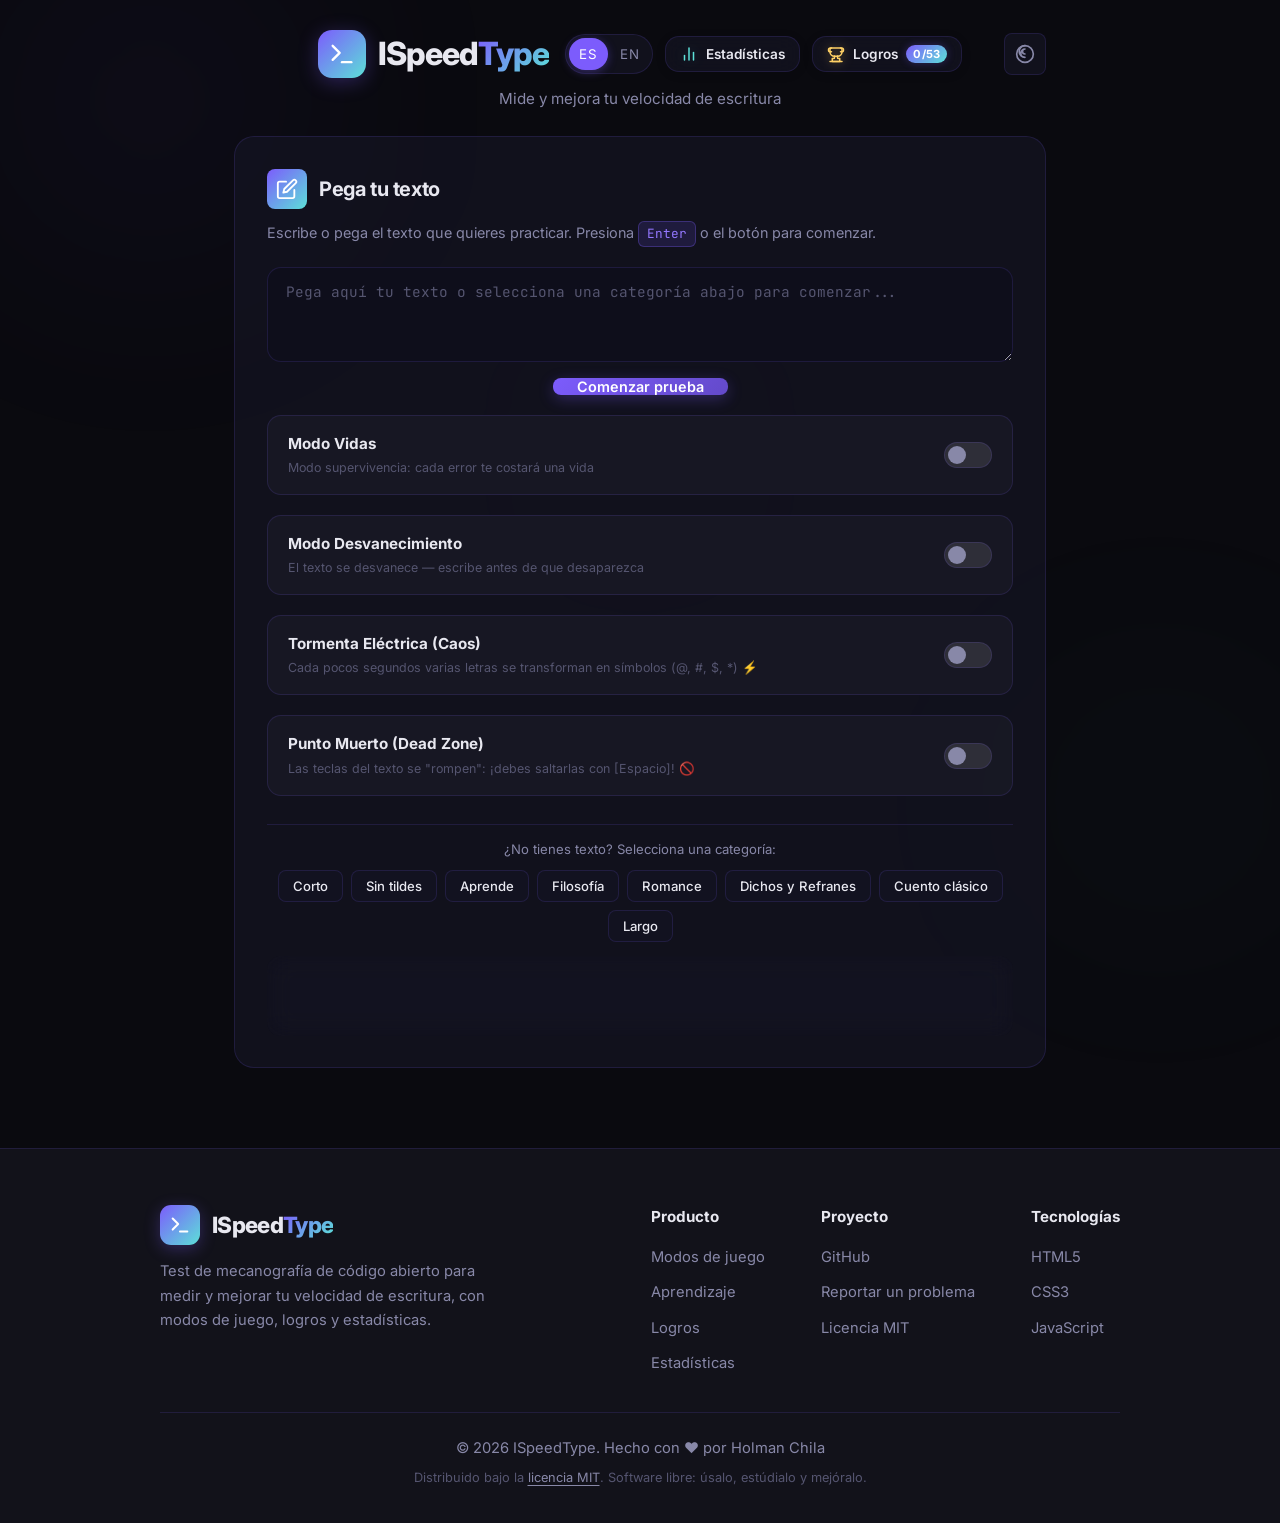
==== commit 50f4aaa5: "Add hidden immersive themes system and Graffiti theme - Unlock by clicking the logo 10 times (resets" ====
--- a/index.html
+++ b/index.html
@@ -40,11 +40,18 @@
 
     <!-- ========================================== -->
     <!-- Icono de la pestaña (favicon) -->
+    <link rel="icon" href="favicon.ico" sizes="any">
     <link rel="icon" type="image/svg+xml" href="favicon.svg">
+    <link rel="icon" type="image/png" sizes="48x48" href="favicon-48x48.png">
+    <link rel="icon" type="image/png" sizes="96x96" href="favicon-96x96.png">
+    <link rel="icon" type="image/png" sizes="192x192" href="favicon-192x192.png">
+    <link rel="apple-touch-icon" href="apple-touch-icon.png">
     <link rel="preconnect" href="https://fonts.googleapis.com">
     <link rel="preconnect" href="https://fonts.gstatic.com" crossorigin>
     <link href="https://fonts.googleapis.com/css2?family=Inter:wght@300;400;500;600;700;800;900&family=JetBrains+Mono:wght@400;500;600;700&display=swap" rel="stylesheet">
     <link rel="stylesheet" href="styles.css">
+    <link rel="stylesheet" href="themes/immersive.css">
+    <link rel="stylesheet" href="themes/graffiti.css">
 </head>
 <body>
     <div id="lang-announcer" class="sr-only" role="status" aria-live="polite"></div>
@@ -126,6 +133,22 @@
                                 <button class="theme-option" data-theme="green">
                                     <span class="theme-swatch" style="background: linear-gradient(135deg, #111e16, #7cc8a0)"></span>
                                     <span data-i18n="ui.theme-green">Verde</span>
+                                </button>
+                            </div>
+
+                            <!-- Temas inmersivos: ocultos hasta desbloquearlos (10 clics en el logo). Ver themes/immersive.js -->
+                            <div class="immersive-section hidden" id="immersive-section">
+                                <span data-i18n="ui.immersive-title" class="theme-dropdown-title">Temas inmersivos</span>
+                                <div class="theme-options">
+                                    <button type="button" class="immersive-option hidden" data-immersive="graffiti" aria-pressed="false">
+                                        <span class="theme-swatch swatch-graffiti"></span>
+                                        <span data-i18n="ui.immersive-graffiti">Grafiti callejero</span>
+                                    </button>
+                                </div>
+                                <button type="button" class="immersive-sound" id="immersive-sound" aria-pressed="true">
+                                    <span class="immersive-sound-icon" aria-hidden="true">🔊</span>
+                                    <span data-i18n="ui.immersive-sound">Sonido del tema</span>
+                                    <span class="immersive-sound-state" data-i18n="ui.immersive-sound-on">Sí</span>
                                 </button>
                             </div>
                         </div>
@@ -822,6 +845,8 @@
     <script src="texts.js"></script>
     <script src="texts-en.js"></script>
     <script src="stats.js"></script>
+    <script src="themes/immersive.js"></script>
+    <script src="themes/graffiti.js"></script>
     <script src="app.js"></script>
 </body>
 </html>
--- a/themes/immersive.css
+++ b/themes/immersive.css
@@ -0,0 +1,146 @@
+/* ===================================================
+   ISpeedType — Temas inmersivos: estilos comunes
+   (la sección del menú de temas y el aviso de desbloqueo).
+   Los estilos de cada tema van en su propio archivo (themes/<nombre>.css).
+   =================================================== */
+
+/* Sección "Temas inmersivos" dentro del menú de temas (aparece al desbloquearla) */
+.immersive-section {
+    margin-top: 12px;
+    padding-top: 12px;
+    border-top: 1px solid var(--border-color);
+}
+
+/* Misma apariencia que .theme-option (el botón de un tema normal) */
+.immersive-option {
+    display: flex;
+    align-items: center;
+    gap: 10px;
+    padding: 8px 10px;
+    background: transparent;
+    border: 1px solid transparent;
+    border-radius: var(--radius-sm);
+    color: var(--text-secondary);
+    font-family: var(--font-sans);
+    font-size: 0.85rem;
+    font-weight: 500;
+    cursor: pointer;
+    transition: all var(--transition-fast);
+    outline: none;
+    width: 100%;
+    text-align: left;
+}
+
+.immersive-option:hover,
+.immersive-option:focus-visible {
+    background: rgba(255, 255, 255, 0.05);
+    color: var(--text-primary);
+    border-color: var(--border-color);
+}
+
+.immersive-option.active {
+    background: rgba(255, 255, 255, 0.06);
+    color: var(--accent-primary);
+    border-color: var(--accent-primary);
+    font-weight: 600;
+}
+
+/* Miniatura de cada tema inmersivo */
+.swatch-graffiti {
+    background:
+        linear-gradient(135deg, transparent 0 55%, #00f0ff 55% 72%, #ff2fa3 72% 88%, #39ff14 88%),
+        #5b2c24;
+}
+
+/* Botón de sonido (solo se muestra cuando hay temas inmersivos) */
+.immersive-sound {
+    display: flex;
+    align-items: center;
+    gap: 10px;
+    width: 100%;
+    margin-top: 8px;
+    padding: 8px 10px;
+    background: transparent;
+    border: 1px solid var(--border-color);
+    border-radius: var(--radius-sm);
+    color: var(--text-secondary);
+    font-family: var(--font-sans);
+    font-size: 0.8rem;
+    font-weight: 500;
+    cursor: pointer;
+    outline: none;
+    text-align: left;
+    transition: all var(--transition-fast);
+}
+
+.immersive-sound:hover,
+.immersive-sound:focus-visible {
+    color: var(--text-primary);
+    border-color: var(--border-color-hover);
+}
+
+.immersive-sound.is-off {
+    opacity: 0.7;
+}
+
+.immersive-sound-state {
+    margin-left: auto;
+    font-weight: 700;
+}
+
+/* Aviso de desbloqueo */
+.immersive-toast {
+    position: fixed;
+    left: 50%;
+    bottom: 28px;
+    z-index: 10001;
+    max-width: min(92vw, 420px);
+    padding: 14px 22px;
+    background: var(--bg-card);
+    color: var(--text-primary);
+    border: 1px solid var(--accent-primary);
+    border-radius: var(--radius-md);
+    box-shadow: 0 10px 32px rgba(0, 0, 0, 0.5), 0 0 24px var(--accent-glow);
+    font-size: 0.92rem;
+    font-weight: 600;
+    text-align: center;
+    pointer-events: none;
+    transform: translateX(-50%);
+    animation: immersive-toast-in 0.45s cubic-bezier(0.16, 1, 0.3, 1) both;
+}
+
+.immersive-toast.is-hiding {
+    animation: immersive-toast-out 0.4s ease both;
+}
+
+@keyframes immersive-toast-in {
+    from {
+        opacity: 0;
+        transform: translateX(-50%) translateY(24px) scale(0.92);
+    }
+
+    to {
+        opacity: 1;
+        transform: translateX(-50%) translateY(0) scale(1);
+    }
+}
+
+@keyframes immersive-toast-out {
+    from {
+        opacity: 1;
+        transform: translateX(-50%) translateY(0);
+    }
+
+    to {
+        opacity: 0;
+        transform: translateX(-50%) translateY(16px);
+    }
+}
+
+@media (prefers-reduced-motion: reduce) {
+
+    .immersive-toast,
+    .immersive-toast.is-hiding {
+        animation: none;
+    }
+}
--- a/themes/graffiti.css
+++ b/themes/graffiti.css
@@ -0,0 +1,552 @@
+/* ===================================================
+   ISpeedType — Tema inmersivo: GRAFITI CALLEJERO (Urban Vapor)
+   Todo va dentro de body.theme-graffiti: sin la clase, esto no afecta a nada.
+
+   Reglas de rendimiento que respeta este archivo (ver notas en styles.css):
+     - nada de text-shadow ni animaciones por letra en el texto principal;
+     - las letras solo cambian de color / fondo (se pintan, no recalculan layout);
+     - los efectos de chorreo y spray son elementos reutilizables (themes/graffiti.js).
+   =================================================== */
+
+/* Permite animar el relleno de la lata de combo */
+@property --gf-fill {
+    syntax: '<number>';
+    inherits: true;
+    initial-value: 0;
+}
+
+body.theme-graffiti {
+    /* Paleta propia del tema */
+    --gf-cyan: #00f0ff;
+    --gf-pink: #ff2fa3;
+    --gf-green: #39ff14;
+    --gf-yellow: #ffe600;
+    --gf-paper: #f4f1e8;
+    --gf-ink: #0b0908;
+
+    /* Variables globales de la app, redefinidas */
+    --bg-primary: #17110f;
+    --bg-secondary: #1f1715;
+    --bg-card: rgba(15, 11, 10, 0.88);
+    --bg-card-hover: rgba(28, 20, 18, 0.94);
+    --bg-input: rgba(8, 6, 6, 0.96);
+
+    --text-primary: #f4f1e8;
+    --text-secondary: #d2cbbb;
+    --text-muted: #a0978a;
+
+    --accent-primary: #ff2fa3;
+    --accent-primary-hover: #ff5cb9;
+    --accent-glow: rgba(255, 47, 163, 0.35);
+    --accent-secondary: #00f0ff;
+    --accent-secondary-glow: rgba(0, 240, 255, 0.25);
+
+    --color-correct: #00f0ff;
+    --color-correct-bg: transparent;
+    --color-error: #ff3b30;
+    --color-error-bg: rgba(0, 0, 0, 0.85);
+    --color-error-glow: rgba(255, 59, 48, 0.45);
+    --color-current: #ffe600;
+    --color-current-bg: rgba(255, 230, 0, 0.16);
+    --color-pending: #8f867a;
+
+    --border-color: rgba(244, 241, 232, 0.3);
+    --border-color-hover: rgba(244, 241, 232, 0.7);
+
+    --glow-1: transparent;
+    --glow-2: transparent;
+    --glow-3: transparent;
+
+    --font-sans: 'Permanent Marker', 'Marker Felt', 'Comic Sans MS', 'Chalkboard SE', cursive;
+    --font-mono: 'Permanent Marker', 'Marker Felt', 'Comic Sans MS', 'Chalkboard SE', cursive;
+
+    /* Esquinas irregulares, como recortadas a mano */
+    --radius-sm: 4px 9px 5px 10px;
+    --radius-md: 8px 14px 9px 15px;
+    --radius-lg: 10px 18px 12px 20px;
+    --radius-xl: 14px 24px 16px 26px;
+
+    /* Pared de ladrillo + overspray de neón + viñeta para que el texto se lea */
+    background-color: #17110f;
+    background-image:
+        radial-gradient(circle at 10% 14%, rgba(255, 47, 163, 0.2), transparent 26%),
+        radial-gradient(circle at 92% 86%, rgba(0, 240, 255, 0.16), transparent 28%),
+        radial-gradient(ellipse at 50% 25%, rgba(0, 0, 0, 0.25), rgba(0, 0, 0, 0.8) 100%),
+        url('graffiti-bricks.svg');
+    background-size: auto, auto, auto, 200px 100px;
+    transition: none;
+}
+
+/* Sin brillos de fondo (animaciones con desenfoque caro) ni vidrio esmerilado */
+body.theme-graffiti .bg-glow {
+    display: none;
+}
+
+body.theme-graffiti .glass-card,
+body.theme-graffiti .glass-card-mini,
+body.theme-graffiti .theme-dropdown,
+body.theme-graffiti .theme-toggle-btn,
+body.theme-graffiti .achievement-toast {
+    backdrop-filter: none;
+    -webkit-backdrop-filter: none;
+}
+
+/* ---------- Encabezado ---------- */
+body.theme-graffiti .logo-text {
+    letter-spacing: 0.03em;
+    color: var(--gf-paper);
+}
+
+body.theme-graffiti .logo-accent {
+    color: var(--gf-pink);
+    background: none;
+    -webkit-text-fill-color: currentColor;
+}
+
+body.theme-graffiti .logo-icon {
+    color: var(--gf-cyan);
+}
+
+body.theme-graffiti .tagline {
+    color: var(--text-secondary);
+    letter-spacing: 0.04em;
+}
+
+body.theme-graffiti .theme-toggle-btn,
+body.theme-graffiti .achievements-toggle-btn,
+body.theme-graffiti .lang-switch {
+    border-width: 2px;
+    border-color: var(--gf-paper);
+    box-shadow: 3px 3px 0 var(--gf-ink);
+}
+
+/* ---------- Tarjetas: paneles pegados en la pared ---------- */
+body.theme-graffiti .glass-card {
+    border: 3px solid var(--gf-paper);
+    box-shadow: 6px 6px 0 var(--gf-pink);
+}
+
+body.theme-graffiti .glass-card:hover {
+    border-color: var(--gf-paper);
+}
+
+body.theme-graffiti .typing-card {
+    box-shadow: 6px 6px 0 var(--gf-cyan);
+}
+
+body.theme-graffiti .results-card {
+    box-shadow: 6px 6px 0 var(--gf-green);
+}
+
+body.theme-graffiti .glass-card-mini {
+    border: 3px solid var(--gf-paper);
+    box-shadow: 4px 4px 0 var(--gf-ink);
+}
+
+/* Estadísticas: cada una con su color y una leve inclinación */
+body.theme-graffiti .stat-card:nth-child(odd) {
+    rotate: -1deg;
+}
+
+body.theme-graffiti .stat-card:nth-child(even) {
+    rotate: 0.8deg;
+}
+
+body.theme-graffiti .stat-card:nth-child(1) {
+    border-color: var(--gf-cyan);
+}
+
+body.theme-graffiti .stat-card:nth-child(2) {
+    border-color: var(--gf-green);
+}
+
+body.theme-graffiti .stat-card:nth-child(3) {
+    border-color: var(--gf-yellow);
+}
+
+body.theme-graffiti .stat-card:nth-child(4) {
+    border-color: var(--gf-pink);
+}
+
+body.theme-graffiti #wpm-display {
+    color: var(--gf-cyan);
+}
+
+body.theme-graffiti #accuracy-display {
+    color: var(--gf-green);
+}
+
+body.theme-graffiti #time-display {
+    color: var(--gf-yellow);
+}
+
+body.theme-graffiti .stat-label {
+    letter-spacing: 0.06em;
+}
+
+body.theme-graffiti .card-icon,
+body.theme-graffiti .results-badge {
+    background: linear-gradient(135deg, var(--gf-pink), var(--gf-cyan));
+    border: 3px solid var(--gf-paper);
+    color: var(--gf-ink);
+}
+
+/* ---------- Botones: stickers pegados asimétricamente ---------- */
+body.theme-graffiti .btn,
+body.theme-graffiti .btn-practice-start,
+body.theme-graffiti .btn-tutor-start {
+    border: 3px solid var(--gf-paper);
+    border-radius: 6px 14px 8px 15px / 14px 7px 15px 8px;
+    box-shadow: 3px 3px 0 var(--gf-ink);
+    letter-spacing: 0.04em;
+    text-transform: uppercase;
+}
+
+body.theme-graffiti .btn:nth-of-type(odd),
+body.theme-graffiti .btn-practice-start {
+    rotate: -1.6deg;
+}
+
+body.theme-graffiti .btn:nth-of-type(even),
+body.theme-graffiti .btn-tutor-start {
+    rotate: 1.3deg;
+}
+
+body.theme-graffiti .btn-sm {
+    rotate: -0.8deg;
+}
+
+body.theme-graffiti .btn-sm:nth-of-type(3n) {
+    rotate: 1.2deg;
+}
+
+body.theme-graffiti .btn-primary {
+    background: var(--gf-pink);
+    color: var(--gf-ink);
+}
+
+body.theme-graffiti .btn-primary:hover {
+    background: var(--accent-primary-hover);
+    box-shadow: 5px 5px 0 var(--gf-ink);
+}
+
+body.theme-graffiti .btn-secondary {
+    background: var(--gf-cyan);
+    color: var(--gf-ink);
+}
+
+body.theme-graffiti .btn-secondary:hover {
+    background: #5cf6ff;
+    border-color: var(--gf-paper);
+    box-shadow: 5px 5px 0 var(--gf-ink);
+}
+
+body.theme-graffiti .btn-ghost {
+    background: rgba(244, 241, 232, 0.08);
+    color: var(--gf-paper);
+}
+
+body.theme-graffiti .btn-ghost:hover {
+    background: rgba(244, 241, 232, 0.18);
+}
+
+body.theme-graffiti .btn-practice-start {
+    background: var(--gf-yellow);
+    color: var(--gf-ink);
+}
+
+body.theme-graffiti .btn-practice-start:hover {
+    background: #fff04d;
+    box-shadow: 5px 5px 0 var(--gf-ink);
+}
+
+body.theme-graffiti .btn-tutor-start {
+    background: var(--gf-green);
+    color: var(--gf-ink);
+}
+
+body.theme-graffiti .btn-tutor-start:hover {
+    background: #6bff4d;
+    box-shadow: 5px 5px 0 var(--gf-ink);
+}
+
+/* Esquina despegada del sticker */
+body.theme-graffiti .btn-primary::before,
+body.theme-graffiti .btn-secondary::before,
+body.theme-graffiti .btn-practice-start::before {
+    content: '';
+    position: absolute;
+    top: 0;
+    right: 0;
+    width: 12px;
+    height: 12px;
+    background: linear-gradient(225deg, rgba(23, 17, 15, 0.9) 50%, rgba(0, 0, 0, 0.35) 50%);
+    pointer-events: none;
+}
+
+body.theme-graffiti .btn-practice-start {
+    position: relative;
+    overflow: hidden;
+}
+
+body.theme-graffiti .btn-diff {
+    border: 2px solid var(--border-color);
+    box-shadow: 2px 2px 0 var(--gf-ink);
+}
+
+body.theme-graffiti .btn-diff:hover {
+    border-color: var(--gf-yellow);
+    background: rgba(255, 230, 0, 0.08);
+}
+
+body.theme-graffiti .btn-diff.active {
+    border-color: var(--gf-yellow);
+    background: rgba(255, 230, 0, 0.16);
+    box-shadow: 3px 3px 0 var(--gf-ink);
+}
+
+body.theme-graffiti .btn-diff.diff-hardcore.active {
+    border-color: var(--color-error);
+    background: rgba(255, 59, 48, 0.16);
+    box-shadow: 3px 3px 0 var(--gf-ink);
+}
+
+/* ---------- Campos de texto ---------- */
+body.theme-graffiti .text-input,
+body.theme-graffiti .typing-input {
+    border: 3px solid var(--gf-paper);
+    box-shadow: 4px 4px 0 var(--gf-ink);
+}
+
+body.theme-graffiti .text-input:focus,
+body.theme-graffiti .typing-input:focus {
+    border-color: var(--gf-cyan);
+    box-shadow: 4px 4px 0 var(--gf-cyan);
+}
+
+body.theme-graffiti .typing-input.has-error {
+    border-color: var(--color-error);
+    box-shadow: 4px 4px 0 var(--color-error);
+    animation: none;
+}
+
+/* ---------- Texto a escribir ---------- */
+body.theme-graffiti #text-display {
+    font-size: 1.3rem;
+    letter-spacing: 0.05em;
+    scrollbar-color: var(--gf-pink) transparent;
+}
+
+body.theme-graffiti #text-display::-webkit-scrollbar-thumb {
+    background: var(--gf-pink);
+}
+
+/* Sin transición de color: la letra se "pinta" al instante */
+body.theme-graffiti #text-display .char {
+    transition: none;
+}
+
+/* Letra pintada: color de spray (ciclo cian / rosa / verde) + halo de overspray.
+   Solo color y fondo: se pinta, no recalcula el layout. */
+body.theme-graffiti #text-display .word .char-correct:nth-child(3n + 1) {
+    --gf-c: var(--gf-cyan);
+}
+
+body.theme-graffiti #text-display .word .char-correct:nth-child(3n + 2) {
+    --gf-c: var(--gf-pink);
+}
+
+body.theme-graffiti #text-display .word .char-correct:nth-child(3n) {
+    --gf-c: var(--gf-green);
+}
+
+body.theme-graffiti #text-display .char.char-correct {
+    --gf-c: var(--gf-cyan);
+    color: var(--gf-c);
+    background-image: radial-gradient(closest-side, color-mix(in srgb, var(--gf-c) 30%, transparent), transparent 90%);
+    background-repeat: no-repeat;
+    background-position: 50% 55%;
+    background-size: 150% 100%;
+}
+
+/* Con la racha activa la app fuerza verde; aquí mantiene los colores del spray */
+body.theme-graffiti #text-display.on-fire .char.char-correct {
+    color: var(--gf-c) !important;
+}
+
+/* Letra por escribir: color de pared, sin chispa */
+body.theme-graffiti #text-display .char.char-pending {
+    color: var(--color-pending);
+}
+
+/* Error: tachón negro de pintura sobre la letra */
+body.theme-graffiti #text-display .char.char-error {
+    color: var(--gf-paper);
+    background-color: #000;
+    background-image: repeating-linear-gradient(115deg, #000 0 3px, #2a2a2a 3px 5px);
+    border-radius: 42% 58% 50% 50% / 50% 40% 60% 50%;
+    padding: 0 2px;
+    text-decoration: line-through;
+    text-decoration-color: var(--color-error);
+    text-decoration-thickness: 3px;
+}
+
+/* Letra actual: el cursor (barra amarilla) ya lo dibuja la app con --color-current */
+
+/* ---------- Medidor de combo: lata de aerosol ---------- */
+body.theme-graffiti #combo-stat-card {
+    position: relative;
+    padding-left: 66px;
+    border-color: var(--gf-pink);
+    transition: --gf-fill 0.25s ease-out;
+}
+
+/* Cuerpo de la lata: se llena de pintura con la racha */
+body.theme-graffiti #combo-stat-card::before {
+    content: '';
+    position: absolute;
+    left: 18px;
+    top: 50%;
+    width: 24px;
+    height: 44px;
+    margin-top: -20px;
+    border: 3px solid var(--gf-paper);
+    border-radius: 5px 5px 8px 8px;
+    background: linear-gradient(to top,
+            var(--gf-pink) calc(var(--gf-fill) * 100%),
+            rgba(244, 241, 232, 0.08) calc(var(--gf-fill) * 100%));
+}
+
+/* Tapa y boquilla */
+body.theme-graffiti #combo-stat-card::after {
+    content: '';
+    position: absolute;
+    left: 24px;
+    top: 50%;
+    width: 12px;
+    height: 7px;
+    margin-top: -29px;
+    background: var(--gf-paper);
+    border-radius: 3px 3px 0 0;
+    box-shadow: 4px -3px 0 -2px var(--gf-paper);
+}
+
+body.theme-graffiti #combo-stat-card.gf-full::before {
+    animation: gf-can-shake 0.35s ease-in-out infinite;
+}
+
+@keyframes gf-can-shake {
+
+    0%,
+    100% {
+        transform: rotate(0);
+    }
+
+    25% {
+        transform: rotate(-4deg);
+    }
+
+    75% {
+        transform: rotate(4deg);
+    }
+}
+
+body.theme-graffiti .combo-highlight {
+    color: var(--gf-pink);
+    text-shadow: none;
+}
+
+/* ---------- Racha activa (fuego): se reinterpreta en estilo spray ---------- */
+body.theme-graffiti .typing-card.on-fire {
+    border-color: var(--gf-yellow) !important;
+    box-shadow: 6px 6px 0 var(--gf-yellow) !important;
+}
+
+body.theme-graffiti .typing-input.on-fire-border {
+    border-color: var(--gf-yellow) !important;
+    box-shadow: 4px 4px 0 var(--gf-yellow) !important;
+}
+
+/* ---------- Barra de progreso: franja de pintura ---------- */
+body.theme-graffiti .progress-bar-container {
+    height: 12px;
+    border: 2px solid var(--gf-paper);
+    background: rgba(0, 0, 0, 0.5);
+}
+
+body.theme-graffiti .progress-bar-fill {
+    background: linear-gradient(90deg, var(--gf-cyan), var(--gf-pink), var(--gf-green));
+    box-shadow: none;
+}
+
+body.theme-graffiti .progress-bar-fill::after {
+    display: none;
+}
+
+body.theme-graffiti .progress-text {
+    color: var(--gf-cyan);
+}
+
+/* ---------- Menú de temas ---------- */
+body.theme-graffiti .theme-dropdown {
+    border: 3px solid var(--gf-paper);
+    box-shadow: 5px 5px 0 var(--gf-pink);
+}
+
+/* ---------- Efectos de spray (los crea themes/graffiti.js) ---------- */
+.gf-fx {
+    position: fixed;
+    left: 0;
+    top: 0;
+    width: 0;
+    height: 0;
+    overflow: visible;
+    pointer-events: none;
+    z-index: 40;
+}
+
+.gf-fx-item {
+    position: absolute;
+    left: 0;
+    top: 0;
+    opacity: 0;
+    pointer-events: none;
+    will-change: transform, opacity;
+}
+
+/* Bruma de spray al pintar la letra */
+.gf-fx-item.gf-mist {
+    width: 30px;
+    height: 30px;
+    background: radial-gradient(circle, var(--c), transparent 68%);
+    border-radius: 50%;
+}
+
+/* Chorreo: hilo de pintura con gota al final */
+.gf-fx-item.gf-drip {
+    width: 8px;
+    height: 30px;
+    transform-origin: 50% 0;
+    background:
+        radial-gradient(circle at 50% calc(100% - 4px), var(--c) 0 3.5px, transparent 4.5px),
+        linear-gradient(var(--c), var(--c)) 50% 0 / 3px calc(100% - 6px) no-repeat;
+}
+
+/* Mancha negra al fallar */
+.gf-fx-item.gf-splat {
+    width: 34px;
+    height: 30px;
+    background: #050505;
+    border-radius: 42% 58% 55% 45% / 50% 40% 60% 50%;
+}
+
+/* ---------- Accesibilidad: sin movimiento extra ---------- */
+@media (prefers-reduced-motion: reduce) {
+    body.theme-graffiti #combo-stat-card.gf-full::before {
+        animation: none;
+    }
+
+    body.theme-graffiti #combo-stat-card {
+        transition: none;
+    }
+}
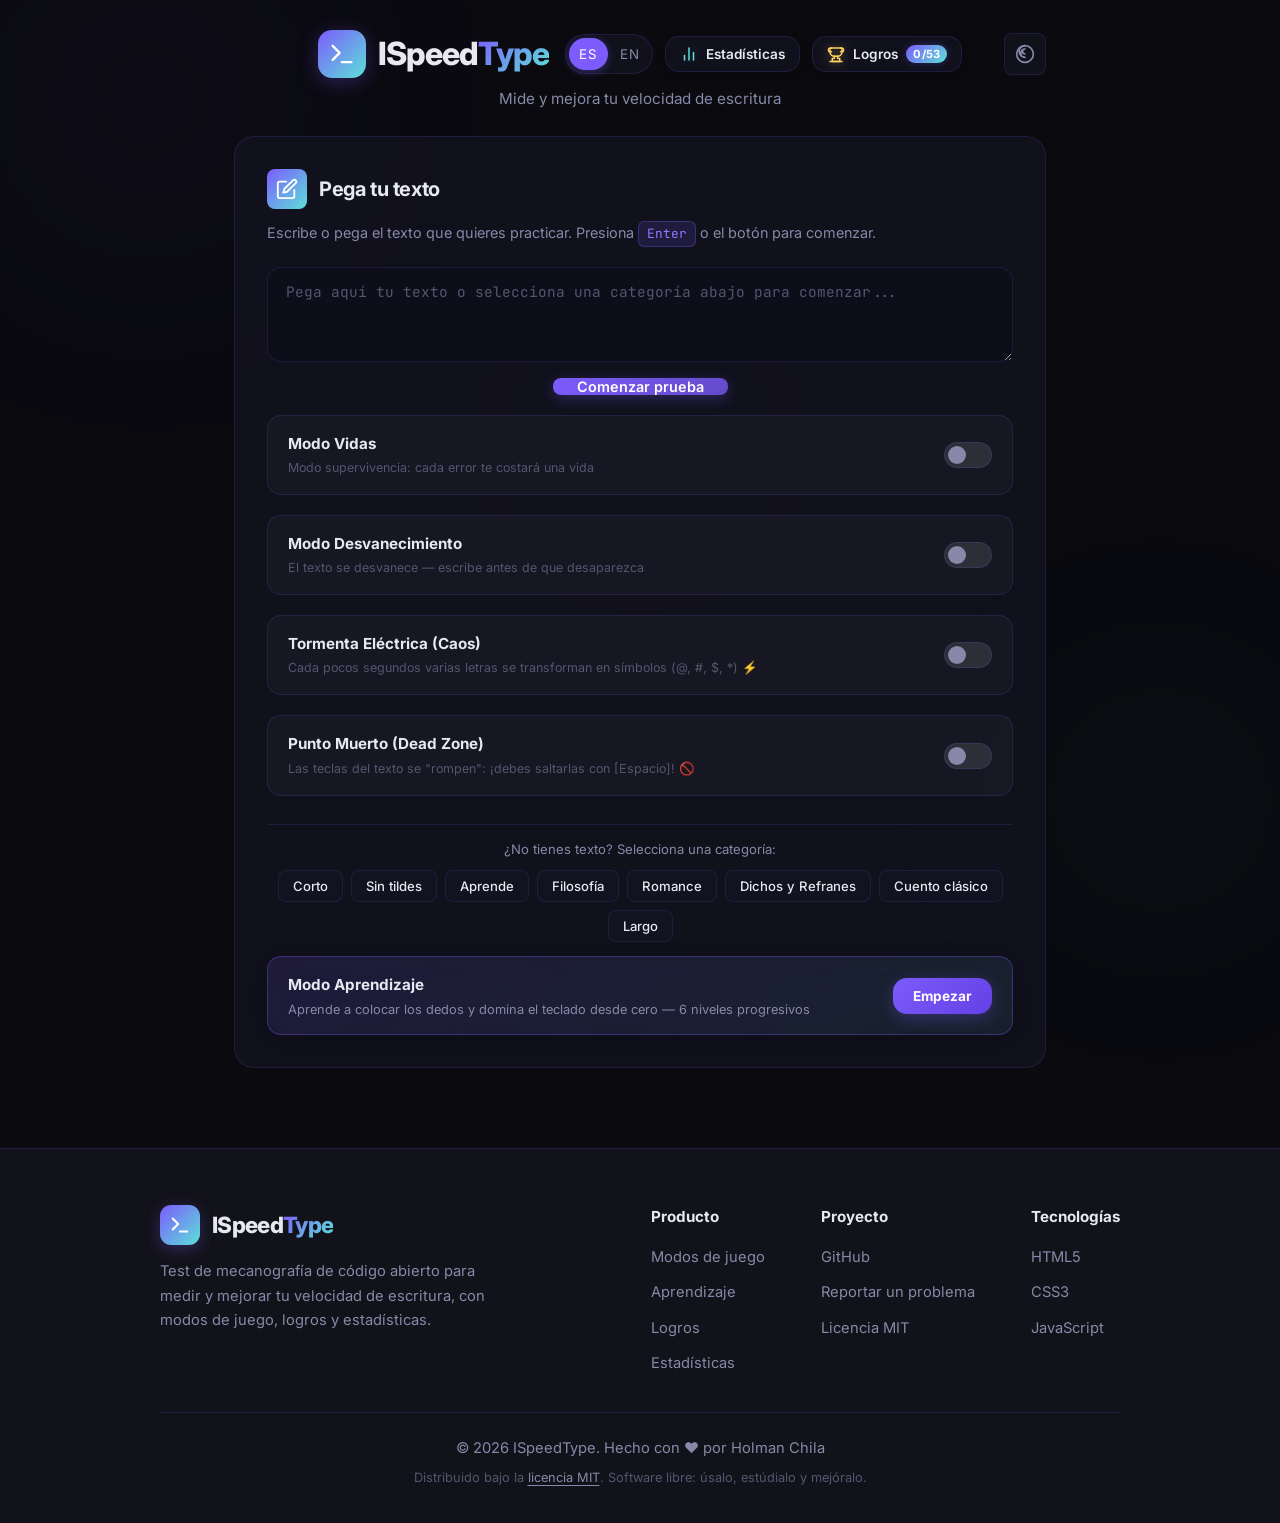
==== commit e2a42ee0: "Add Manga Battle immersive theme - Black & white shonen look: thick panel borders, halftone dots, Ba" ====
--- a/index.html
+++ b/index.html
@@ -52,6 +52,7 @@
     <link rel="stylesheet" href="styles.css">
     <link rel="stylesheet" href="themes/immersive.css">
     <link rel="stylesheet" href="themes/graffiti.css">
+    <link rel="stylesheet" href="themes/manga.css">
 </head>
 <body>
     <div id="lang-announcer" class="sr-only" role="status" aria-live="polite"></div>
@@ -143,6 +144,10 @@
                                     <button type="button" class="immersive-option hidden" data-immersive="graffiti" aria-pressed="false">
                                         <span class="theme-swatch swatch-graffiti"></span>
                                         <span data-i18n="ui.immersive-graffiti">Grafiti callejero</span>
+                                    </button>
+                                    <button type="button" class="immersive-option hidden" data-immersive="manga" aria-pressed="false">
+                                        <span class="theme-swatch swatch-manga"></span>
+                                        <span data-i18n="ui.immersive-manga">Batalla manga</span>
                                     </button>
                                 </div>
                                 <button type="button" class="immersive-sound" id="immersive-sound" aria-pressed="true">
@@ -847,6 +852,7 @@
     <script src="stats.js"></script>
     <script src="themes/immersive.js"></script>
     <script src="themes/graffiti.js"></script>
+    <script src="themes/manga.js"></script>
     <script src="app.js"></script>
 </body>
 </html>
--- a/themes/immersive.css
+++ b/themes/immersive.css
@@ -50,6 +50,13 @@
     background:
         linear-gradient(135deg, transparent 0 55%, #00f0ff 55% 72%, #ff2fa3 72% 88%, #39ff14 88%),
         #5b2c24;
+}
+
+.swatch-manga {
+    background:
+        radial-gradient(circle, #000 0 1px, transparent 1.6px) 0 0 / 4px 4px,
+        #fff;
+    box-shadow: inset 0 0 0 2px #000;
 }
 
 /* Botón de sonido (solo se muestra cuando hay temas inmersivos) */
--- a/themes/manga.css
+++ b/themes/manga.css
@@ -0,0 +1,712 @@
+/* ===================================================
+   ISpeedType — Tema inmersivo: BATALLA MANGA (Shonen)
+   Todo va dentro de body.theme-manga: sin la clase, esto no afecta a nada.
+   Estética: blanco y negro riguroso, viñetas de borde grueso, tramas de puntos.
+
+   Reglas de rendimiento (ver notas en styles.css):
+     - nada de text-shadow ni animaciones por letra en el texto principal;
+     - las letras solo cambian de color / fondo (se pintan, no recalculan layout);
+     - las líneas de velocidad, ondas de energía, globos y el K.O. son elementos
+       reutilizables (themes/manga.js) que solo animan transform / opacity.
+   =================================================== */
+
+body.theme-manga {
+    --mg-ink: #000;
+    --mg-paper: #f6f6f1;
+    --mg-white: #fff;
+    --mg-grey: #6b6b6b;
+
+    /* Variables globales de la app, redefinidas en blanco y negro */
+    --bg-primary: #f6f6f1;
+    --bg-secondary: #ffffff;
+    --bg-card: #ffffff;
+    --bg-card-hover: #ffffff;
+    --bg-input: #ffffff;
+
+    --text-primary: #000000;
+    --text-secondary: #1c1c1c;
+    --text-muted: #555555;
+
+    --accent-primary: #000000;
+    --accent-primary-hover: #333333;
+    --accent-glow: transparent;
+    --accent-secondary: #000000;
+    --accent-secondary-glow: transparent;
+
+    --color-correct: #000000;
+    --color-correct-bg: transparent;
+    --color-error: #000000;
+    --color-error-bg: #000000;
+    --color-error-glow: transparent;
+    --color-current: #000000;
+    --color-current-bg: rgba(0, 0, 0, 0.14);
+    --color-pending: #767676;
+
+    --border-color: #000000;
+    --border-color-hover: #000000;
+
+    --glow-1: transparent;
+    --glow-2: transparent;
+    --glow-3: transparent;
+
+    --font-sans: 'Bangers', 'Impact', 'Haettenschweiler', 'Arial Narrow Bold', sans-serif;
+    --font-mono: 'Bangers', 'Impact', 'Haettenschweiler', 'Arial Narrow Bold', sans-serif;
+
+    /* Viñetas casi rectas, con esquinas ligeramente desiguales */
+    --radius-sm: 1px 3px 2px 3px;
+    --radius-md: 2px 4px 2px 5px;
+    --radius-lg: 2px 5px 3px 6px;
+    --radius-xl: 3px 6px 3px 7px;
+
+    /* Bangers solo existe en un peso: que el navegador no lo "engorde" */
+    font-synthesis: none;
+
+    /* Trama de puntos (halftone): fuerte en los bordes, el centro queda limpio para leer */
+    background-color: #f6f6f1;
+    background-image:
+        radial-gradient(ellipse at 50% 38%, #f6f6f1 34%, rgba(246, 246, 241, 0) 100%),
+        radial-gradient(circle, #000 0 1.25px, transparent 1.85px);
+    background-size: auto, 9px 9px;
+    background-attachment: fixed, scroll;
+    transition: none;
+}
+
+body.theme-manga .bg-glow {
+    display: none;
+}
+
+body.theme-manga .glass-card,
+body.theme-manga .glass-card-mini,
+body.theme-manga .theme-dropdown,
+body.theme-manga .theme-toggle-btn,
+body.theme-manga .achievement-toast {
+    backdrop-filter: none;
+    -webkit-backdrop-filter: none;
+}
+
+/* ---------- Encabezado ---------- */
+body.theme-manga .logo-text {
+    color: var(--mg-ink);
+    letter-spacing: 0.05em;
+}
+
+body.theme-manga .logo-accent {
+    color: var(--mg-ink);
+    background: none;
+    -webkit-text-fill-color: currentColor;
+    /* "Type" en negativo, como un rótulo de portada */
+    background-color: var(--mg-ink);
+    -webkit-text-fill-color: var(--mg-white);
+    padding: 0 6px;
+    margin-left: 2px;
+}
+
+body.theme-manga .logo-icon {
+    background: var(--mg-ink);
+    color: var(--mg-white);
+    border-radius: 2px 6px 3px 6px;
+    box-shadow: 3px 3px 0 rgba(0, 0, 0, 0.35);
+}
+
+body.theme-manga .tagline {
+    color: var(--mg-ink);
+    letter-spacing: 0.08em;
+    background: var(--mg-paper);
+    display: inline-block;
+    padding: 0 10px;
+}
+
+body.theme-manga .theme-toggle-btn,
+body.theme-manga .achievements-toggle-btn,
+body.theme-manga .stats-toggle-btn,
+body.theme-manga .lang-switch {
+    background: var(--mg-white);
+    color: var(--mg-ink);
+    border: 3px solid var(--mg-ink);
+    box-shadow: 3px 3px 0 var(--mg-ink);
+}
+
+/* Selector de idioma, teclas (kbd) y rótulos: sin restos del violeta base */
+body.theme-manga .lang-btn {
+    color: var(--mg-ink);
+}
+
+body.theme-manga .lang-btn.active,
+body.theme-manga .lang-btn[aria-pressed="true"] {
+    background: var(--mg-ink);
+    color: var(--mg-white);
+    box-shadow: none;
+}
+
+body.theme-manga .lang-btn:focus-visible {
+    outline-color: var(--mg-ink);
+}
+
+body.theme-manga .card-description kbd,
+body.theme-manga .typing-hint kbd {
+    background: var(--mg-white);
+    border: 2px solid var(--mg-ink);
+    border-radius: 2px;
+    color: var(--mg-ink);
+    box-shadow: 2px 2px 0 var(--mg-ink);
+}
+
+/* La app pinta "RACHA" de verde con estilo en línea */
+body.theme-manga #combo-label {
+    color: var(--mg-ink) !important;
+}
+
+/* ---------- Tarjetas: viñetas ---------- */
+body.theme-manga .glass-card {
+    background: var(--mg-white);
+    border: 4px solid var(--mg-ink);
+    border-width: 4px 5px 5px 4px;
+    box-shadow: 7px 7px 0 var(--mg-ink);
+}
+
+body.theme-manga .glass-card:hover {
+    border-color: var(--mg-ink);
+}
+
+body.theme-manga .glass-card-mini {
+    background: var(--mg-white);
+    border: 4px solid var(--mg-ink);
+    box-shadow: 5px 5px 0 var(--mg-ink);
+}
+
+/* Estadísticas: pequeñas viñetas, cada una con su inclinación */
+body.theme-manga .stat-card:nth-child(odd) {
+    rotate: -0.9deg;
+}
+
+body.theme-manga .stat-card:nth-child(even) {
+    rotate: 0.7deg;
+}
+
+body.theme-manga .stat-value,
+body.theme-manga #wpm-display,
+body.theme-manga #accuracy-display,
+body.theme-manga #time-display {
+    color: var(--mg-ink);
+    letter-spacing: 0.04em;
+}
+
+body.theme-manga .stat-label {
+    letter-spacing: 0.1em;
+    color: var(--mg-ink);
+}
+
+body.theme-manga .card-icon,
+body.theme-manga .results-badge {
+    background: var(--mg-ink);
+    border: 3px solid var(--mg-ink);
+    color: var(--mg-white);
+}
+
+/* ---------- Pantalla de resultados ---------- */
+body.theme-manga .results-badge,
+body.theme-manga .results-card.game-over-state .results-badge,
+body.theme-manga .results-card.ghost-over-state .results-badge {
+    background: var(--mg-ink);
+    box-shadow: 4px 4px 0 rgba(0, 0, 0, 0.3);
+    animation: none;
+}
+
+body.theme-manga .results-title,
+body.theme-manga .results-card.game-over-state .results-title,
+body.theme-manga .results-card.ghost-over-state .results-title {
+    background: none;
+    -webkit-text-fill-color: var(--mg-ink);
+    color: var(--mg-ink);
+    letter-spacing: 0.06em;
+}
+
+/* Derrota: el título en negativo, como un rótulo */
+body.theme-manga .results-card.game-over-state .results-title,
+body.theme-manga .results-card.ghost-over-state .results-title {
+    display: table;
+    margin: 0 auto 6px;
+    padding: 0 14px;
+    background: var(--mg-ink);
+    -webkit-text-fill-color: var(--mg-white);
+    color: var(--mg-white);
+}
+
+body.theme-manga .result-item {
+    background: var(--mg-white);
+    border: 3px solid var(--mg-ink);
+    box-shadow: 4px 4px 0 var(--mg-ink);
+}
+
+body.theme-manga .result-highlight {
+    background: var(--mg-ink);
+    border-color: var(--mg-ink);
+}
+
+body.theme-manga .result-highlight .result-number,
+body.theme-manga .result-highlight .result-label {
+    background: none;
+    -webkit-text-fill-color: var(--mg-white);
+    color: var(--mg-white);
+}
+
+body.theme-manga .result-number {
+    color: var(--mg-ink);
+}
+
+body.theme-manga .result-label {
+    color: var(--mg-ink);
+}
+
+/* ---------- Botones: bloques de tinta ---------- */
+body.theme-manga .btn,
+body.theme-manga .btn-practice-start,
+body.theme-manga .btn-tutor-start {
+    border: 3px solid var(--mg-ink);
+    border-radius: 2px 5px 2px 4px;
+    box-shadow: 4px 4px 0 var(--mg-ink);
+    letter-spacing: 0.08em;
+    text-transform: uppercase;
+    transition: transform 0.08s ease-out, box-shadow 0.08s ease-out, background-color 0.08s, color 0.08s;
+}
+
+body.theme-manga .btn:hover,
+body.theme-manga .btn-practice-start:hover,
+body.theme-manga .btn-tutor-start:hover {
+    transform: translate(-2px, -2px);
+    box-shadow: 6px 6px 0 var(--mg-ink);
+}
+
+body.theme-manga .btn:active,
+body.theme-manga .btn-practice-start:active,
+body.theme-manga .btn-tutor-start:active {
+    transform: translate(2px, 2px);
+    box-shadow: 1px 1px 0 var(--mg-ink);
+}
+
+body.theme-manga .btn-primary,
+body.theme-manga .btn-tutor-start {
+    background: var(--mg-ink);
+    color: var(--mg-white);
+}
+
+body.theme-manga .btn-primary:hover,
+body.theme-manga .btn-tutor-start:hover {
+    background: var(--mg-white);
+    color: var(--mg-ink);
+}
+
+body.theme-manga .btn-secondary,
+body.theme-manga .btn-ghost {
+    background: var(--mg-white);
+    color: var(--mg-ink);
+}
+
+body.theme-manga .btn-secondary:hover,
+body.theme-manga .btn-ghost:hover {
+    background: var(--mg-ink);
+    color: var(--mg-white);
+    border-color: var(--mg-ink);
+}
+
+/* Botón de práctica: sobre trama de puntos */
+body.theme-manga .btn-practice-start {
+    background:
+        radial-gradient(circle, #000 0 1px, transparent 1.6px) 0 0 / 5px 5px,
+        var(--mg-white);
+    color: var(--mg-ink);
+}
+
+body.theme-manga .btn-practice-start:hover {
+    background: var(--mg-ink);
+    color: var(--mg-white);
+}
+
+body.theme-manga .btn-diff {
+    background: var(--mg-white);
+    color: var(--mg-ink);
+    border: 3px solid var(--mg-ink);
+    box-shadow: 3px 3px 0 var(--mg-ink);
+}
+
+body.theme-manga .btn-diff:hover {
+    background: rgba(0, 0, 0, 0.1);
+}
+
+body.theme-manga .btn-diff.active,
+body.theme-manga .btn-diff.diff-hardcore.active {
+    background: var(--mg-ink);
+    color: var(--mg-white);
+    border-color: var(--mg-ink);
+}
+
+/* ---------- Campos de texto ---------- */
+body.theme-manga .text-input,
+body.theme-manga .typing-input {
+    background: var(--mg-white);
+    color: var(--mg-ink);
+    border: 4px solid var(--mg-ink);
+    box-shadow: 4px 4px 0 var(--mg-ink);
+}
+
+body.theme-manga .text-input:focus,
+body.theme-manga .typing-input:focus {
+    border-color: var(--mg-ink);
+    box-shadow: 6px 6px 0 var(--mg-ink);
+}
+
+body.theme-manga .typing-input.has-error {
+    border-color: var(--mg-ink);
+    box-shadow: 6px 6px 0 var(--mg-ink);
+    animation: none;
+}
+
+body.theme-manga .text-input::placeholder,
+body.theme-manga .typing-input::placeholder {
+    color: var(--mg-grey);
+}
+
+/* ---------- Texto a escribir ---------- */
+body.theme-manga #text-display {
+    font-size: 1.45rem;
+    letter-spacing: 0.07em;
+    line-height: 1.7;
+    scrollbar-color: var(--mg-ink) transparent;
+}
+
+body.theme-manga #text-display::-webkit-scrollbar-thumb {
+    background: var(--mg-ink);
+}
+
+body.theme-manga #text-display .char {
+    transition: none;
+}
+
+/* Letra por escribir: gris de tinta suave */
+body.theme-manga #text-display .char.char-pending {
+    color: var(--color-pending);
+}
+
+/* Letra acertada: tinta negra con aura estática (efecto Ki).
+   Solo color y fondo: se pinta, no recalcula el layout. */
+body.theme-manga #text-display .char.char-correct {
+    color: var(--mg-ink);
+    background-image: radial-gradient(closest-side, rgba(0, 0, 0, 0.13), transparent 90%);
+    background-repeat: no-repeat;
+    background-position: 50% 55%;
+    background-size: 150% 115%;
+}
+
+/* La racha de la app fuerza verde: aquí se mantiene el negro */
+body.theme-manga #text-display.on-fire .char.char-correct {
+    color: var(--mg-ink) !important;
+}
+
+/* Error: letra en negativo (blanco sobre negro) */
+body.theme-manga #text-display .char.char-error {
+    color: var(--mg-white);
+    background-color: var(--mg-ink);
+    background-image: none;
+    text-decoration: none;
+    animation: none;
+}
+
+/* ---------- Medidor de combo: marcador de poder ---------- */
+body.theme-manga #combo-stat-card {
+    border-width: 4px;
+}
+
+body.theme-manga .combo-highlight,
+body.theme-manga #combo-count {
+    color: var(--mg-ink);
+    text-shadow: none;
+}
+
+body.theme-manga #combo-stat-card.mg-power {
+    background:
+        repeating-conic-gradient(from 0deg at 50% 50%, #000 0 2.5deg, #fff 2.5deg 12deg);
+}
+
+body.theme-manga #combo-stat-card.mg-power > * {
+    background: var(--mg-white);
+    padding: 0 8px;
+}
+
+/* Vidas: número en tinta y golpe de daño sin destello rosa */
+body.theme-manga #lives-count,
+body.theme-manga #lives-stat-card .stat-value {
+    color: var(--mg-ink) !important;
+}
+
+body.theme-manga .damage-hit {
+    animation: none;
+}
+
+/* ---------- Racha activa (fuego) ---------- */
+body.theme-manga .typing-card.on-fire {
+    border-color: var(--mg-ink) !important;
+    box-shadow: 9px 9px 0 var(--mg-ink) !important;
+}
+
+body.theme-manga .typing-input.on-fire-border {
+    border-color: var(--mg-ink) !important;
+    box-shadow: 6px 6px 0 var(--mg-ink) !important;
+}
+
+/* ---------- Barra de progreso: barra de energía ---------- */
+body.theme-manga .progress-bar-container {
+    height: 14px;
+    border: 3px solid var(--mg-ink);
+    background: var(--mg-white);
+    border-radius: 1px;
+}
+
+body.theme-manga .progress-bar-fill {
+    background: repeating-linear-gradient(-45deg, #000 0 6px, #333 6px 9px);
+    box-shadow: none;
+    border-radius: 0;
+}
+
+body.theme-manga .progress-bar-fill::after {
+    display: none;
+}
+
+body.theme-manga .progress-text {
+    color: var(--mg-ink);
+}
+
+/* ---------- Cuenta atrás ---------- */
+body.theme-manga .countdown-overlay {
+    background: rgba(255, 255, 255, 0.94);
+    border: 4px solid var(--mg-ink);
+    box-shadow: none;
+}
+
+body.theme-manga .countdown-content,
+body.theme-manga .countdown-number,
+body.theme-manga .countdown-label {
+    color: var(--mg-ink);
+    -webkit-text-fill-color: var(--mg-ink);
+    background: none;
+}
+
+/* ---------- Menú de temas ---------- */
+body.theme-manga .theme-dropdown {
+    background: var(--mg-white);
+    border: 4px solid var(--mg-ink);
+    box-shadow: 6px 6px 0 var(--mg-ink);
+}
+
+body.theme-manga .theme-option,
+body.theme-manga .immersive-option,
+body.theme-manga .immersive-sound {
+    color: var(--mg-ink);
+}
+
+body.theme-manga .theme-option:hover,
+body.theme-manga .theme-option:focus-visible,
+body.theme-manga .immersive-option:hover,
+body.theme-manga .immersive-option:focus-visible,
+body.theme-manga .immersive-sound:hover,
+body.theme-manga .immersive-sound:focus-visible {
+    background: rgba(0, 0, 0, 0.1);
+    color: var(--mg-ink);
+    border-color: var(--mg-ink);
+}
+
+body.theme-manga .immersive-option.active {
+    background: var(--mg-ink);
+    color: var(--mg-white);
+    border-color: var(--mg-ink);
+}
+
+body.theme-manga .immersive-section {
+    border-top-color: var(--mg-ink);
+}
+
+body.theme-manga .immersive-toast {
+    background: var(--mg-white);
+    color: var(--mg-ink);
+    border: 3px solid var(--mg-ink);
+    box-shadow: 5px 5px 0 var(--mg-ink);
+}
+
+/* ===================================================
+   Efectos (los crea themes/manga.js)
+   =================================================== */
+
+/* Líneas de velocidad en los bordes de la pantalla (combo alto) */
+.mg-lines {
+    position: fixed;
+    inset: -30%;
+    z-index: 5;
+    pointer-events: none;
+    opacity: 0;
+    transition: opacity 0.35s ease-out;
+    background:
+        repeating-conic-gradient(from 3deg at 50% 50%, #000 0 0.7deg, transparent 0.7deg 5.3deg),
+        repeating-conic-gradient(from 1deg at 50% 50%, #000 0 0.4deg, transparent 0.4deg 3.1deg);
+    -webkit-mask-image: radial-gradient(circle at 50% 50%, transparent 52%, #000 74%);
+    mask-image: radial-gradient(circle at 50% 50%, transparent 52%, #000 74%);
+}
+
+.mg-lines.mg-lines-on {
+    opacity: 0.55;
+    animation: mg-lines-flick 0.16s steps(2, jump-none) infinite;
+}
+
+.mg-lines.mg-lines-max {
+    opacity: 0.9;
+    -webkit-mask-image: radial-gradient(circle at 50% 50%, transparent 40%, #000 66%);
+    mask-image: radial-gradient(circle at 50% 50%, transparent 40%, #000 66%);
+}
+
+/* Parpadeo de cómic: la trama "salta" entre dos posiciones */
+@keyframes mg-lines-flick {
+    0% {
+        transform: rotate(0deg) scale(1);
+    }
+
+    100% {
+        transform: rotate(1.5deg) scale(1.03);
+    }
+}
+
+.mg-fx {
+    position: fixed;
+    left: 0;
+    top: 0;
+    width: 0;
+    height: 0;
+    overflow: visible;
+    pointer-events: none;
+    z-index: 40;
+}
+
+.mg-fx-item {
+    position: absolute;
+    left: 0;
+    top: 0;
+    opacity: 0;
+    pointer-events: none;
+    will-change: transform, opacity;
+}
+
+/* Onda de energía (Ki) al completar una palabra sin errores:
+   anillo de líneas radiales que se expande y se desvanece. */
+.mg-fx-item.mg-aura {
+    width: 100px;
+    height: 100px;
+    background: repeating-conic-gradient(from 0deg at 50% 50%, #000 0 3deg, transparent 3deg 10deg);
+    -webkit-mask-image: radial-gradient(closest-side, transparent 52%, #000 60%, transparent 100%);
+    mask-image: radial-gradient(closest-side, transparent 52%, #000 60%, transparent 100%);
+}
+
+/* Impacto: estrella de choque con la letra fallada vibrando dentro */
+.mg-fx-item.mg-pow {
+    width: 58px;
+    height: 58px;
+    display: flex;
+    align-items: center;
+    justify-content: center;
+    background: var(--mg-ink);
+    color: var(--mg-white);
+    font-family: 'Bangers', 'Impact', sans-serif;
+    font-size: 1.3rem;
+    line-height: 1;
+    clip-path: polygon(50.0% 0.0%, 57.0% 23.9%, 75.0% 6.7%, 69.1% 30.9%, 93.3% 25.0%, 76.1% 43.0%, 100.0% 50.0%, 76.1% 57.0%, 93.3% 75.0%, 69.1% 69.1%, 75.0% 93.3%, 57.0% 76.1%, 50.0% 100.0%, 43.0% 76.1%, 25.0% 93.3%, 30.9% 69.1%, 6.7% 75.0%, 23.9% 57.0%, 0.0% 50.0%, 23.9% 43.0%, 6.7% 25.0%, 30.9% 30.9%, 25.0% 6.7%, 43.0% 23.9%);
+}
+
+/* Globo de onomatopeya de dolor */
+.mg-fx-item.mg-bubble {
+    padding: 3px 13px 4px;
+    background: var(--mg-white);
+    color: var(--mg-ink);
+    border: 3px solid var(--mg-ink);
+    border-radius: 50% / 46%;
+    font-family: 'Bangers', 'Impact', sans-serif;
+    font-size: 1.35rem;
+    letter-spacing: 0.08em;
+    line-height: 1.15;
+    white-space: nowrap;
+}
+
+/* Cola del globo (borde negro + relleno blanco) */
+.mg-fx-item.mg-bubble::before,
+.mg-fx-item.mg-bubble::after {
+    content: '';
+    position: absolute;
+    left: 50%;
+    border-style: solid;
+    border-color: transparent;
+}
+
+.mg-fx-item.mg-bubble::before {
+    bottom: -15px;
+    margin-left: -9px;
+    border-width: 13px 9px 0;
+    border-top-color: var(--mg-ink);
+}
+
+.mg-fx-item.mg-bubble::after {
+    bottom: -9px;
+    margin-left: -6px;
+    border-width: 10px 6px 0;
+    border-top-color: var(--mg-white);
+}
+
+/* ¡K.O.! de fin de partida */
+.mg-ko {
+    position: fixed;
+    inset: 0;
+    z-index: 10000;
+    display: flex;
+    align-items: center;
+    justify-content: center;
+    pointer-events: none;
+    opacity: 0;
+    background: radial-gradient(circle at 50% 50%, rgba(255, 255, 255, 0.92) 0 30%, rgba(255, 255, 255, 0) 70%);
+}
+
+.mg-ko-burst {
+    position: absolute;
+    left: 50%;
+    top: 50%;
+    width: 150vmax;
+    height: 150vmax;
+    margin: -75vmax 0 0 -75vmax;
+    background: repeating-conic-gradient(from 0deg at 50% 50%, #000 0 2deg, transparent 2deg 9deg);
+    -webkit-mask-image: radial-gradient(circle, transparent 12%, #000 40%, transparent 70%);
+    mask-image: radial-gradient(circle, transparent 12%, #000 40%, transparent 70%);
+    opacity: 0.85;
+}
+
+.mg-ko-text {
+    position: relative;
+    font-family: 'Bangers', 'Impact', sans-serif;
+    font-size: clamp(5rem, 24vw, 15rem);
+    letter-spacing: 0.04em;
+    line-height: 1;
+    color: var(--mg-white);
+    -webkit-text-stroke: 0.09em var(--mg-ink);
+    paint-order: stroke fill;
+    text-shadow: 0.06em 0.06em 0 var(--mg-ink);
+    transform: rotate(-6deg);
+}
+
+/* ---------- Accesibilidad: sin movimiento extra ---------- */
+@media (prefers-reduced-motion: reduce) {
+    .mg-lines.mg-lines-on {
+        animation: none;
+    }
+
+    .mg-lines {
+        transition: none;
+    }
+
+    body.theme-manga .btn,
+    body.theme-manga .btn-practice-start,
+    body.theme-manga .btn-tutor-start {
+        transition: none;
+    }
+}
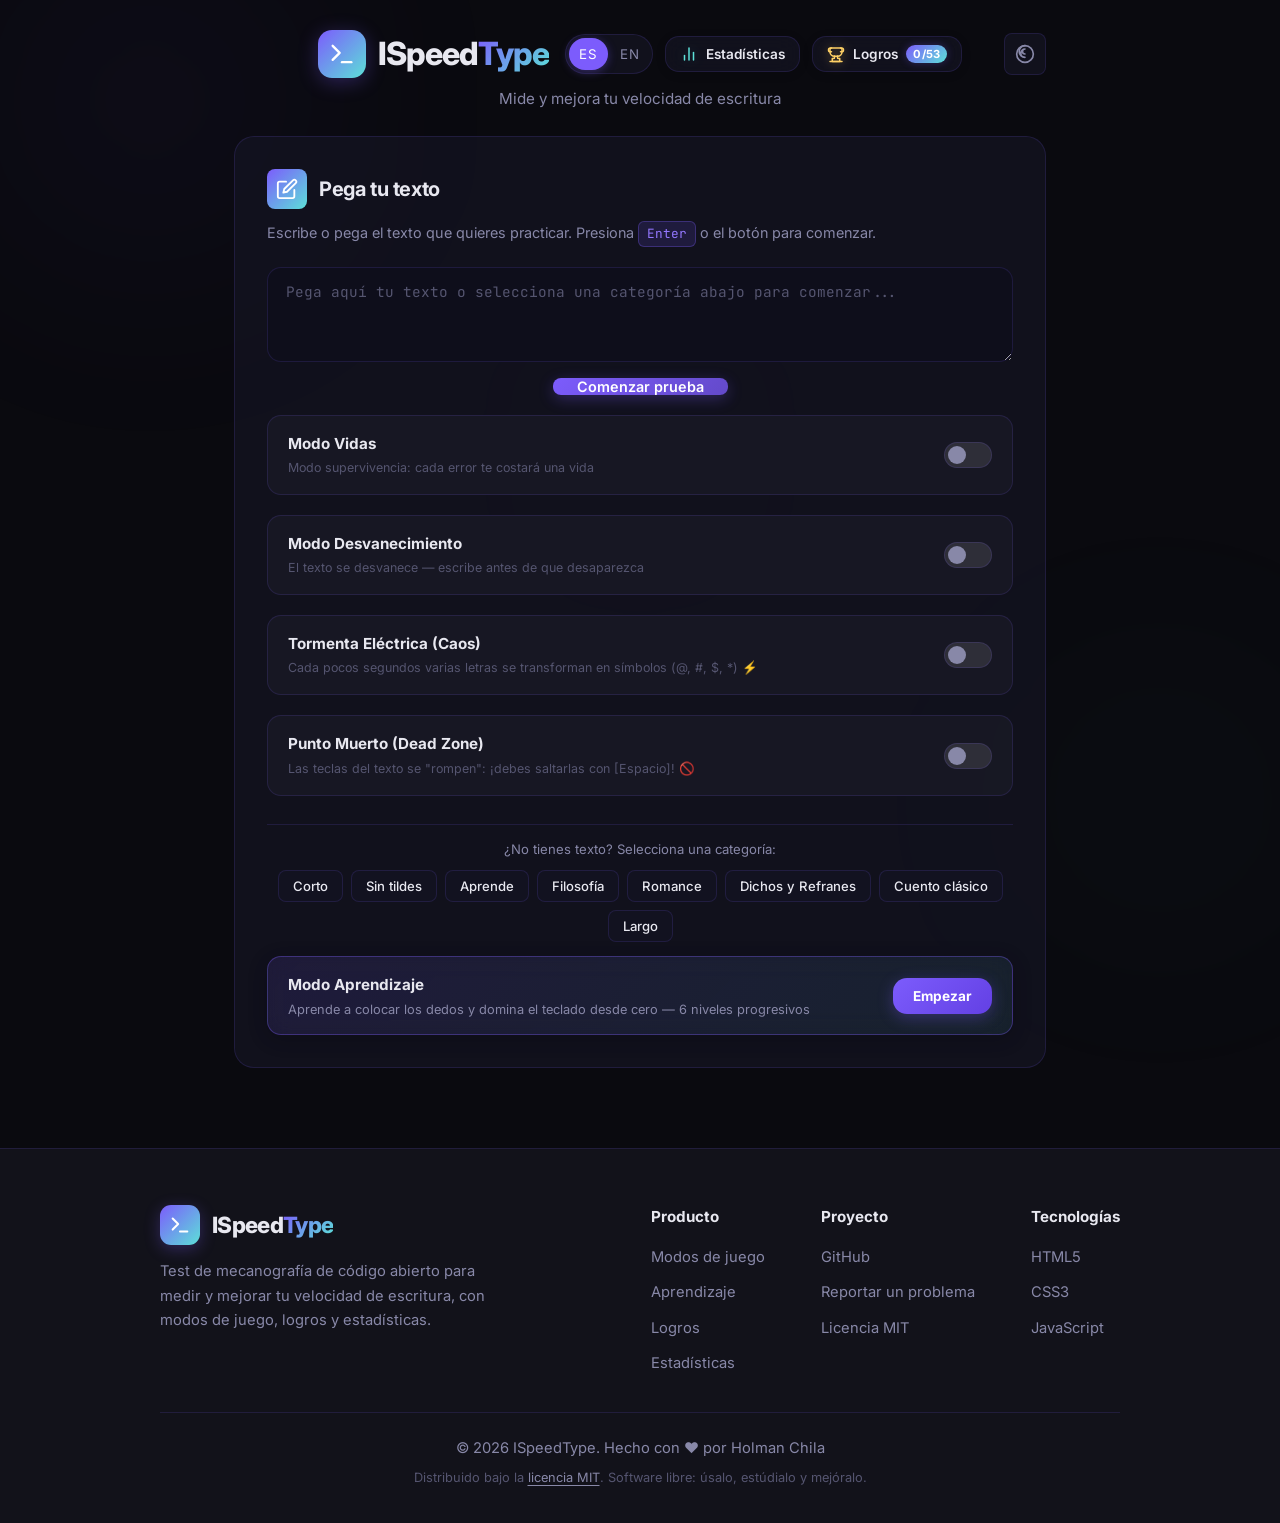
==== commit 9195068d: "Add Deep Web (horror) immersive theme - Near-total darkness with a flashlight that follows the curre" ====
--- a/index.html
+++ b/index.html
@@ -53,6 +53,7 @@
     <link rel="stylesheet" href="themes/immersive.css">
     <link rel="stylesheet" href="themes/graffiti.css">
     <link rel="stylesheet" href="themes/manga.css">
+    <link rel="stylesheet" href="themes/deepweb.css">
 </head>
 <body>
     <div id="lang-announcer" class="sr-only" role="status" aria-live="polite"></div>
@@ -148,6 +149,10 @@
                                     <button type="button" class="immersive-option hidden" data-immersive="manga" aria-pressed="false">
                                         <span class="theme-swatch swatch-manga"></span>
                                         <span data-i18n="ui.immersive-manga">Batalla manga</span>
+                                    </button>
+                                    <button type="button" class="immersive-option hidden" data-immersive="deepweb" aria-pressed="false">
+                                        <span class="theme-swatch swatch-deepweb"></span>
+                                        <span data-i18n="ui.immersive-deepweb">Deep web (terror)</span>
                                     </button>
                                 </div>
                                 <button type="button" class="immersive-sound" id="immersive-sound" aria-pressed="true">
@@ -853,6 +858,7 @@
     <script src="themes/immersive.js"></script>
     <script src="themes/graffiti.js"></script>
     <script src="themes/manga.js"></script>
+    <script src="themes/deepweb.js"></script>
     <script src="app.js"></script>
 </body>
 </html>
--- a/themes/immersive.css
+++ b/themes/immersive.css
@@ -57,6 +57,12 @@
         radial-gradient(circle, #000 0 1px, transparent 1.6px) 0 0 / 4px 4px,
         #fff;
     box-shadow: inset 0 0 0 2px #000;
+}
+
+.swatch-deepweb {
+    background:
+        radial-gradient(circle at 38% 42%, #b3261e 0 12%, #4a0d09 32%, #030303 70%);
+    box-shadow: inset 0 0 0 1px #4a0d09;
 }
 
 /* Botón de sonido (solo se muestra cuando hay temas inmersivos) */
--- a/themes/deepweb.css
+++ b/themes/deepweb.css
@@ -0,0 +1,818 @@
+/* ===================================================
+   ISpeedType — Tema inmersivo: DEEP WEB (computadora poseída)
+   Todo va dentro de body.theme-deepweb: sin la clase, esto no afecta a nada.
+   (Los efectos .dw-* los crea themes/deepweb.js solo mientras el tema está activo.)
+
+   Reglas de rendimiento (ver notas en styles.css):
+     - nada de text-shadow ni animaciones por letra en el texto principal;
+     - la linterna es UNA capa fija con un degradado radial; solo cambian
+       3 variables (--dw-x, --dw-y, --dw-r);
+     - grano, banda de tracking, destellos y rostros animan solo transform / opacity.
+
+   Seguridad (fotosensibilidad): los destellos de pantalla completa y los rostros solo
+   existen en el "modo con sustos" que el usuario elige tras una advertencia. Cada uno
+   es un único destello y entre dos hay al menos 1 segundo (nunca más de 3 por segundo).
+   En "modo suave" solo hay una sacudida leve y un pulso rojo tenue; con
+   prefers-reduced-motion no hay destellos, rostros ni sacudidas.
+   =================================================== */
+
+/* Variables animables de la linterna (posición y radio) */
+@property --dw-x {
+    syntax: '<length>';
+    inherits: true;
+    initial-value: 50vw;
+}
+
+@property --dw-y {
+    syntax: '<length>';
+    inherits: true;
+    initial-value: 40vh;
+}
+
+@property --dw-r {
+    syntax: '<length>';
+    inherits: true;
+    initial-value: 220px;
+}
+
+body.theme-deepweb {
+    --dw-bone: #cfc8b6;
+    --dw-rust: #9a2018;
+    --dw-blood: #b3261e;
+    --dw-dried: #6f1510;
+    --dw-ink: #030303;
+
+    /* Variables globales de la app, redefinidas */
+    --bg-primary: #030303;
+    --bg-secondary: #080505;
+    --bg-card: rgba(9, 5, 5, 0.9);
+    --bg-card-hover: rgba(16, 8, 8, 0.94);
+    --bg-input: #060404;
+
+    --text-primary: #cfc8b6;
+    --text-secondary: #968f80;
+    --text-muted: #6a6358;
+
+    --accent-primary: #8b1a12;
+    --accent-primary-hover: #b3261e;
+    --accent-glow: rgba(139, 26, 18, 0.35);
+    --accent-secondary: #a89f8a;
+    --accent-secondary-glow: rgba(168, 159, 138, 0.15);
+
+    --color-correct: #9a2018;
+    --color-correct-bg: transparent;
+    --color-error: #ffd9d0;
+    --color-error-bg: #6a0000;
+    --color-error-glow: rgba(179, 38, 30, 0.5);
+    --color-current: #e6dfcc;
+    --color-current-bg: rgba(230, 223, 204, 0.16);
+    --color-pending: #b9b2a0;
+
+    --border-color: rgba(120, 24, 18, 0.45);
+    --border-color-hover: rgba(190, 40, 30, 0.7);
+
+    --glow-1: transparent;
+    --glow-2: transparent;
+    --glow-3: transparent;
+
+    --font-sans: 'Special Elite', 'Courier New', monospace;
+    --font-mono: 'Special Elite', 'Courier New', monospace;
+
+    --radius-sm: 1px;
+    --radius-md: 2px;
+    --radius-lg: 2px;
+    --radius-xl: 3px;
+
+    font-synthesis: none;
+    background: #030303;
+    background-image: none;
+    transition: none;
+}
+
+body.theme-deepweb .bg-glow {
+    display: none;
+}
+
+body.theme-deepweb .glass-card,
+body.theme-deepweb .glass-card-mini,
+body.theme-deepweb .theme-dropdown,
+body.theme-deepweb .theme-toggle-btn,
+body.theme-deepweb .achievement-toast {
+    backdrop-filter: none;
+    -webkit-backdrop-filter: none;
+}
+
+/* ---------- Encabezado ---------- */
+body.theme-deepweb .logo-text {
+    color: var(--dw-bone);
+    letter-spacing: 0.04em;
+}
+
+body.theme-deepweb .logo-accent {
+    background: none;
+    -webkit-text-fill-color: var(--dw-blood);
+    color: var(--dw-blood);
+}
+
+body.theme-deepweb .logo-icon {
+    background: #1a0806;
+    color: var(--dw-blood);
+    border: 1px solid var(--dw-dried);
+}
+
+/* Aberración cromática de cinta dañada (solo en títulos, nunca en el texto del test) */
+body.theme-deepweb .logo-text,
+body.theme-deepweb .results-title,
+body.theme-deepweb .stat-value {
+    text-shadow: 2px 0 rgba(200, 20, 20, 0.45), -2px 0 rgba(40, 200, 200, 0.28);
+}
+
+body.theme-deepweb .tagline {
+    color: var(--text-secondary);
+    letter-spacing: 0.06em;
+}
+
+body.theme-deepweb .lang-btn.active,
+body.theme-deepweb .lang-btn[aria-pressed="true"] {
+    background: var(--dw-dried);
+    color: var(--dw-bone);
+    box-shadow: none;
+}
+
+/* ---------- Tarjetas ---------- */
+body.theme-deepweb .glass-card,
+body.theme-deepweb .glass-card-mini {
+    border: 1px solid #3d100c;
+    box-shadow: inset 0 0 38px rgba(0, 0, 0, 0.85), 0 0 0 1px #000;
+}
+
+body.theme-deepweb .glass-card:hover {
+    border-color: #3d100c;
+}
+
+body.theme-deepweb .card-icon,
+body.theme-deepweb .results-badge {
+    background: #1a0806;
+    border: 1px solid var(--dw-dried);
+    color: var(--dw-blood);
+    box-shadow: none;
+    animation: none;
+}
+
+body.theme-deepweb .results-title,
+body.theme-deepweb .results-card.game-over-state .results-title,
+body.theme-deepweb .results-card.ghost-over-state .results-title {
+    background: none;
+    -webkit-text-fill-color: var(--dw-bone);
+    color: var(--dw-bone);
+}
+
+body.theme-deepweb .results-card.game-over-state .results-badge,
+body.theme-deepweb .results-card.ghost-over-state .results-badge {
+    background: #2a0907;
+    box-shadow: none;
+}
+
+body.theme-deepweb .result-item {
+    background: rgba(255, 255, 255, 0.015);
+    border: 1px solid #3d100c;
+}
+
+body.theme-deepweb .result-highlight {
+    background: rgba(139, 26, 18, 0.12);
+    border-color: var(--dw-dried);
+}
+
+body.theme-deepweb .result-highlight .result-number {
+    background: none;
+    -webkit-text-fill-color: var(--dw-blood);
+    color: var(--dw-blood);
+}
+
+body.theme-deepweb .stat-value,
+body.theme-deepweb #wpm-display,
+body.theme-deepweb #accuracy-display,
+body.theme-deepweb #time-display {
+    color: var(--dw-rust);
+}
+
+body.theme-deepweb #lives-count,
+body.theme-deepweb #lives-stat-card .stat-value,
+body.theme-deepweb .combo-highlight,
+body.theme-deepweb #combo-count {
+    color: var(--dw-blood) !important;
+    text-shadow: none;
+}
+
+body.theme-deepweb #combo-label {
+    color: var(--text-secondary) !important;
+}
+
+body.theme-deepweb .damage-hit {
+    animation: none;
+}
+
+/* ---------- Botones ---------- */
+body.theme-deepweb .btn,
+body.theme-deepweb .btn-practice-start,
+body.theme-deepweb .btn-tutor-start {
+    background: #120807;
+    color: var(--dw-bone);
+    border: 1px solid var(--dw-dried);
+    border-radius: 1px;
+    box-shadow: none;
+    letter-spacing: 0.08em;
+    text-transform: uppercase;
+}
+
+body.theme-deepweb .btn:hover,
+body.theme-deepweb .btn-practice-start:hover,
+body.theme-deepweb .btn-tutor-start:hover {
+    background: #4a0f0b;
+    border-color: var(--dw-blood);
+    color: #f0e6d6;
+    box-shadow: none;
+}
+
+body.theme-deepweb .btn-primary {
+    background: #5a0f0b;
+    border-color: var(--dw-blood);
+    color: #f0e6d6;
+}
+
+body.theme-deepweb .btn-primary:hover {
+    background: #7a1610;
+}
+
+body.theme-deepweb .btn-diff {
+    background: #0c0605;
+    color: var(--text-secondary);
+    border: 1px solid #3d100c;
+}
+
+body.theme-deepweb .btn-diff:hover {
+    border-color: var(--dw-blood);
+    background: rgba(139, 26, 18, 0.14);
+}
+
+body.theme-deepweb .btn-diff.active,
+body.theme-deepweb .btn-diff.diff-hardcore.active {
+    background: rgba(139, 26, 18, 0.3);
+    border-color: var(--dw-blood);
+    color: var(--dw-bone);
+}
+
+body.theme-deepweb .theme-toggle-btn,
+body.theme-deepweb .achievements-toggle-btn,
+body.theme-deepweb .stats-toggle-btn,
+body.theme-deepweb .lang-switch {
+    background: #0c0605;
+    border: 1px solid var(--dw-dried);
+    color: var(--dw-bone);
+}
+
+body.theme-deepweb .card-description kbd,
+body.theme-deepweb .typing-hint kbd {
+    background: #120807;
+    border: 1px solid var(--dw-dried);
+    color: var(--dw-bone);
+    border-radius: 1px;
+}
+
+/* ---------- Campos de texto ---------- */
+body.theme-deepweb .text-input,
+body.theme-deepweb .typing-input {
+    background: #060404;
+    color: var(--dw-bone);
+    border: 1px solid #4a1410;
+    box-shadow: inset 0 0 20px rgba(0, 0, 0, 0.8);
+}
+
+body.theme-deepweb .text-input:focus,
+body.theme-deepweb .typing-input:focus {
+    border-color: var(--dw-blood);
+    box-shadow: inset 0 0 20px rgba(0, 0, 0, 0.8), 0 0 0 1px rgba(179, 38, 30, 0.4);
+}
+
+body.theme-deepweb .typing-input.has-error {
+    border-color: var(--dw-blood);
+    box-shadow: inset 0 0 20px rgba(120, 0, 0, 0.5);
+    animation: none;
+}
+
+/* ---------- Texto a escribir ---------- */
+body.theme-deepweb #text-display {
+    font-size: 1.4rem;
+    letter-spacing: 0.04em;
+    line-height: 1.75;
+    scrollbar-color: var(--dw-dried) transparent;
+}
+
+body.theme-deepweb #text-display::-webkit-scrollbar-thumb {
+    background: var(--dw-dried);
+}
+
+body.theme-deepweb #text-display .char {
+    transition: none;
+}
+
+/* Por escribir: hueso apagado (lo que la linterna ilumina tiene que poder leerse) */
+body.theme-deepweb #text-display .char.char-pending {
+    color: var(--color-pending);
+}
+
+/* Escrito: sangre seca, densa. */
+body.theme-deepweb #text-display .char.char-correct {
+    color: var(--dw-rust);
+}
+
+body.theme-deepweb #text-display.on-fire .char.char-correct {
+    color: var(--dw-rust) !important;
+}
+
+/* Error: mancha de sangre fresca detrás de la letra */
+body.theme-deepweb #text-display .char.char-error {
+    color: var(--color-error);
+    background-color: #6a0000;
+    background-image: linear-gradient(to bottom, transparent 55%, #9a0f0a 55%);
+    text-decoration: none;
+    animation: none;
+}
+
+/* Desalineado "pixel por pixel": desplazamientos fijos en patrones irregulares.
+   Son estáticos (no se animan ni cambian al escribir): el texto solo se coloca una vez. */
+body.theme-deepweb #text-display .char:nth-child(7n + 1) {
+    position: relative;
+    top: 1px;
+}
+
+body.theme-deepweb #text-display .char:nth-child(5n + 3) {
+    position: relative;
+    top: -1px;
+    left: 0.5px;
+}
+
+body.theme-deepweb #text-display .char:nth-child(11n + 4) {
+    position: relative;
+    top: 2px;
+}
+
+body.theme-deepweb #text-display .char:nth-child(13n + 6) {
+    position: relative;
+    left: -1px;
+}
+
+body.theme-deepweb #text-display .word:nth-of-type(4n + 2) {
+    rotate: 0.5deg;
+}
+
+body.theme-deepweb #text-display .word:nth-of-type(5n + 4) {
+    rotate: -0.6deg;
+    translate: 0 1px;
+}
+
+body.theme-deepweb #text-display .word:nth-of-type(7n) {
+    translate: 1px -1px;
+}
+
+/* ---------- Barra de progreso ---------- */
+body.theme-deepweb .progress-bar-container {
+    background: #0c0605;
+    border: 1px solid #3d100c;
+}
+
+body.theme-deepweb .progress-bar-fill {
+    background: linear-gradient(90deg, #4a0d09, #8b1a12);
+    box-shadow: none;
+}
+
+body.theme-deepweb .progress-bar-fill::after {
+    display: none;
+}
+
+body.theme-deepweb .progress-text {
+    color: var(--text-secondary);
+}
+
+/* ---------- Racha activa ---------- */
+body.theme-deepweb .typing-card.on-fire {
+    border-color: var(--dw-blood) !important;
+    box-shadow: inset 0 0 38px rgba(0, 0, 0, 0.85), 0 0 14px rgba(139, 26, 18, 0.35) !important;
+}
+
+body.theme-deepweb .typing-input.on-fire-border {
+    border-color: var(--dw-blood) !important;
+}
+
+/* ---------- Cuenta atrás ---------- */
+body.theme-deepweb .countdown-overlay {
+    background: rgba(3, 3, 3, 0.94);
+    border: 1px solid #3d100c;
+    box-shadow: none;
+}
+
+body.theme-deepweb .countdown-number,
+body.theme-deepweb .countdown-label {
+    background: none;
+    -webkit-text-fill-color: var(--dw-blood);
+    color: var(--dw-blood);
+}
+
+/* ---------- Menú de temas ---------- */
+body.theme-deepweb .theme-dropdown {
+    background: #0a0505;
+    border: 1px solid var(--dw-dried);
+}
+
+body.theme-deepweb .immersive-option:hover,
+body.theme-deepweb .immersive-option:focus-visible,
+body.theme-deepweb .immersive-sound:hover,
+body.theme-deepweb .immersive-sound:focus-visible {
+    background: rgba(139, 26, 18, 0.14);
+}
+
+body.theme-deepweb .immersive-option.active {
+    background: rgba(139, 26, 18, 0.25);
+    color: var(--dw-bone);
+    border-color: var(--dw-blood);
+}
+
+body.theme-deepweb .immersive-toast {
+    background: #0a0505;
+    border-color: var(--dw-dried);
+    box-shadow: none;
+}
+
+/* Sacudida rara del conjunto, como una señal que se pierde un instante.
+   Usa la propiedad `translate` (no `transform`: la app ya usa transform para el zoom). */
+body.theme-deepweb .app-container {
+    animation: dw-jitter 9s steps(1, end) infinite;
+}
+
+@keyframes dw-jitter {
+
+    0%,
+    100% {
+        translate: 0 0;
+    }
+
+    46% {
+        translate: 0 0;
+    }
+
+    46.6% {
+        translate: 3px 0;
+    }
+
+    47.2% {
+        translate: -2px 1px;
+    }
+
+    47.8% {
+        translate: 0 0;
+    }
+}
+
+/* ===================================================
+   Capas del tema (las crea themes/deepweb.js)
+   =================================================== */
+
+/* Linterna: oscuridad con un agujero de luz que sigue la palabra actual.
+   Solo se ve durante el test (clase dw-on). */
+.dw-dark {
+    position: fixed;
+    inset: 0;
+    z-index: 30;
+    pointer-events: none;
+    display: none;
+    --dw-r: var(--dw-r0, 220px);
+    background: radial-gradient(circle at var(--dw-x) var(--dw-y),
+            rgba(3, 3, 3, 0) 0,
+            rgba(3, 3, 3, 0) calc(var(--dw-r) * 0.32),
+            rgba(3, 3, 3, 0.6) calc(var(--dw-r) * 0.72),
+            rgba(3, 3, 3, 0.965) var(--dw-r));
+    transition: --dw-x 0.22s ease-out, --dw-y 0.22s ease-out, --dw-r 0.18s ease-out;
+    animation: dw-flicker 6.1s steps(1, end) infinite;
+}
+
+.dw-dark.dw-on {
+    display: block;
+}
+
+/* Con el menú de temas abierto la oscuridad se aparta: así siempre se puede cambiar de tema */
+body.theme-deepweb:has(#theme-dropdown:not(.hidden)) .dw-dark {
+    visibility: hidden;
+}
+
+/* Sin teclear 2 s: la luz se encoge despacio hasta dejarte a oscuras */
+.dw-dark.dw-idle {
+    --dw-r: 0px;
+    transition: --dw-x 0.22s ease-out, --dw-y 0.22s ease-out, --dw-r 3.4s linear;
+}
+
+/* Al terminar bien: la linterna se abre un momento */
+.dw-dark.dw-open {
+    --dw-r: 900px;
+    transition: --dw-r 0.6s ease-out;
+}
+
+@keyframes dw-flicker {
+
+    0%,
+    100% {
+        opacity: 1;
+    }
+
+    6% {
+        opacity: 0.9;
+    }
+
+    7% {
+        opacity: 1;
+    }
+
+    31% {
+        opacity: 1;
+    }
+
+    31.6% {
+        opacity: 0.82;
+    }
+
+    32.3% {
+        opacity: 0.96;
+    }
+
+    62% {
+        opacity: 1;
+    }
+
+    62.5% {
+        opacity: 0.88;
+    }
+
+    64% {
+        opacity: 1;
+    }
+
+    88% {
+        opacity: 0.93;
+    }
+
+    88.6% {
+        opacity: 1;
+    }
+}
+
+/* Filtro VHS: líneas de barrido + viñeta */
+.dw-vhs {
+    position: fixed;
+    inset: 0;
+    z-index: 31;
+    pointer-events: none;
+    background:
+        radial-gradient(ellipse at 50% 50%, transparent 55%, rgba(0, 0, 0, 0.55) 100%),
+        repeating-linear-gradient(0deg, rgba(0, 0, 0, 0.26) 0 1px, transparent 1px 3px);
+}
+
+/* Grano de cinta: ruido que "salta" entre posiciones */
+.dw-grain {
+    position: fixed;
+    inset: -80px;
+    z-index: 32;
+    pointer-events: none;
+    opacity: 0.075;
+    background-repeat: repeat;
+    animation: dw-grain 0.6s steps(6, end) infinite;
+}
+
+@keyframes dw-grain {
+    0% {
+        transform: translate(0, 0);
+    }
+
+    17% {
+        transform: translate(-37px, 21px);
+    }
+
+    33% {
+        transform: translate(29px, -48px);
+    }
+
+    50% {
+        transform: translate(-61px, -17px);
+    }
+
+    67% {
+        transform: translate(43px, 55px);
+    }
+
+    83% {
+        transform: translate(-13px, 62px);
+    }
+
+    100% {
+        transform: translate(0, 0);
+    }
+}
+
+/* Banda de tracking que recorre la pantalla */
+.dw-track {
+    position: fixed;
+    left: 0;
+    right: 0;
+    top: 0;
+    height: 14vh;
+    z-index: 33;
+    pointer-events: none;
+    background: linear-gradient(to bottom, transparent, rgba(220, 220, 220, 0.045) 45%, rgba(220, 220, 220, 0.07) 55%, transparent);
+    opacity: 0;
+    animation: dw-track 11s linear infinite;
+}
+
+@keyframes dw-track {
+    0% {
+        transform: translateY(-20vh);
+        opacity: 0;
+    }
+
+    8% {
+        opacity: 1;
+    }
+
+    92% {
+        opacity: 1;
+    }
+
+    100% {
+        transform: translateY(105vh);
+        opacity: 0;
+    }
+}
+
+/* Destello invertido (solo "modo con sustos"): un único pulso corto */
+.dw-flash {
+    position: fixed;
+    inset: 0;
+    z-index: 9990;
+    pointer-events: none;
+    background: #fff;
+    mix-blend-mode: difference;
+    opacity: 0;
+}
+
+/* Pulso rojo tenue ("modo suave" / movimiento reducido): sin cambio brusco de luminosidad */
+.dw-pulse {
+    position: fixed;
+    inset: 0;
+    z-index: 9989;
+    pointer-events: none;
+    opacity: 0;
+    background: radial-gradient(ellipse at 50% 50%, transparent 35%, rgba(120, 0, 0, 0.55) 100%);
+}
+
+/* Rostro oculto en la estática (solo "modo con sustos") */
+.dw-face {
+    position: fixed;
+    inset: 0;
+    z-index: 9991;
+    pointer-events: none;
+    opacity: 0;
+    overflow: hidden;
+}
+
+.dw-face-img {
+    position: absolute;
+    left: 50%;
+    top: 50%;
+    width: min(46vh, 62vw);
+    height: min(60vh, 80vw);
+    margin: calc(min(60vh, 80vw) / -2) 0 0 calc(min(46vh, 62vw) / -2);
+    background-size: contain;
+    background-repeat: no-repeat;
+    background-position: center;
+    filter: grayscale(1) contrast(1.25) blur(0.6px);
+    opacity: 0.8;
+}
+
+.dw-face-static {
+    position: absolute;
+    inset: -80px;
+    background-repeat: repeat;
+    opacity: 0.5;
+}
+
+/* Pantalla "sin señal" al perder */
+.dw-signal {
+    position: fixed;
+    inset: 0;
+    z-index: 9992;
+    pointer-events: none;
+    display: flex;
+    align-items: center;
+    justify-content: center;
+    background: #050505;
+    opacity: 0;
+}
+
+.dw-signal-static {
+    position: absolute;
+    inset: -80px;
+    background-repeat: repeat;
+    opacity: 0.55;
+}
+
+.dw-signal-text {
+    position: relative;
+    padding: 6px 22px;
+    background: #000;
+    color: #e8e8e8;
+    font-family: 'Special Elite', 'Courier New', monospace;
+    font-size: clamp(1.6rem, 6vw, 3.4rem);
+    letter-spacing: 0.25em;
+}
+
+/* ---------- Advertencia previa (se muestra ANTES de activar el tema) ---------- */
+.dw-warn {
+    position: fixed;
+    inset: 0;
+    z-index: 10050;
+    display: flex;
+    align-items: center;
+    justify-content: center;
+    padding: 20px;
+    background: rgba(0, 0, 0, 0.82);
+}
+
+.dw-warn-box {
+    width: min(520px, 100%);
+    padding: 24px 24px 20px;
+    background: #0a0505;
+    color: #cfc8b6;
+    border: 1px solid #6f1510;
+    box-shadow: 0 0 0 1px #000, 0 12px 40px rgba(0, 0, 0, 0.7);
+    font-family: 'Courier New', monospace;
+    font-size: 0.92rem;
+    line-height: 1.55;
+}
+
+.dw-warn-title {
+    margin: 0 0 10px;
+    color: #d8362b;
+    font-size: 1.1rem;
+    font-weight: 700;
+}
+
+.dw-warn-text {
+    margin: 0 0 18px;
+}
+
+.dw-warn-actions {
+    display: flex;
+    flex-direction: column;
+    gap: 8px;
+}
+
+.dw-warn-btn {
+    padding: 11px 14px;
+    background: #140808;
+    color: #cfc8b6;
+    border: 1px solid #6f1510;
+    font: inherit;
+    text-align: left;
+    cursor: pointer;
+}
+
+.dw-warn-btn:hover,
+.dw-warn-btn:focus-visible {
+    background: #4a0f0b;
+    border-color: #b3261e;
+    outline: none;
+}
+
+.dw-warn-btn.dw-warn-primary {
+    background: #5a0f0b;
+    border-color: #b3261e;
+    color: #f0e6d6;
+}
+
+.dw-warn-btn.dw-warn-cancel {
+    background: transparent;
+    border-color: #3d100c;
+    color: #968f80;
+}
+
+/* ---------- Accesibilidad: sin movimiento extra ---------- */
+@media (prefers-reduced-motion: reduce) {
+
+    .dw-dark,
+    .dw-grain,
+    .dw-track,
+    body.theme-deepweb .app-container {
+        animation: none;
+    }
+
+    .dw-track {
+        display: none;
+    }
+}
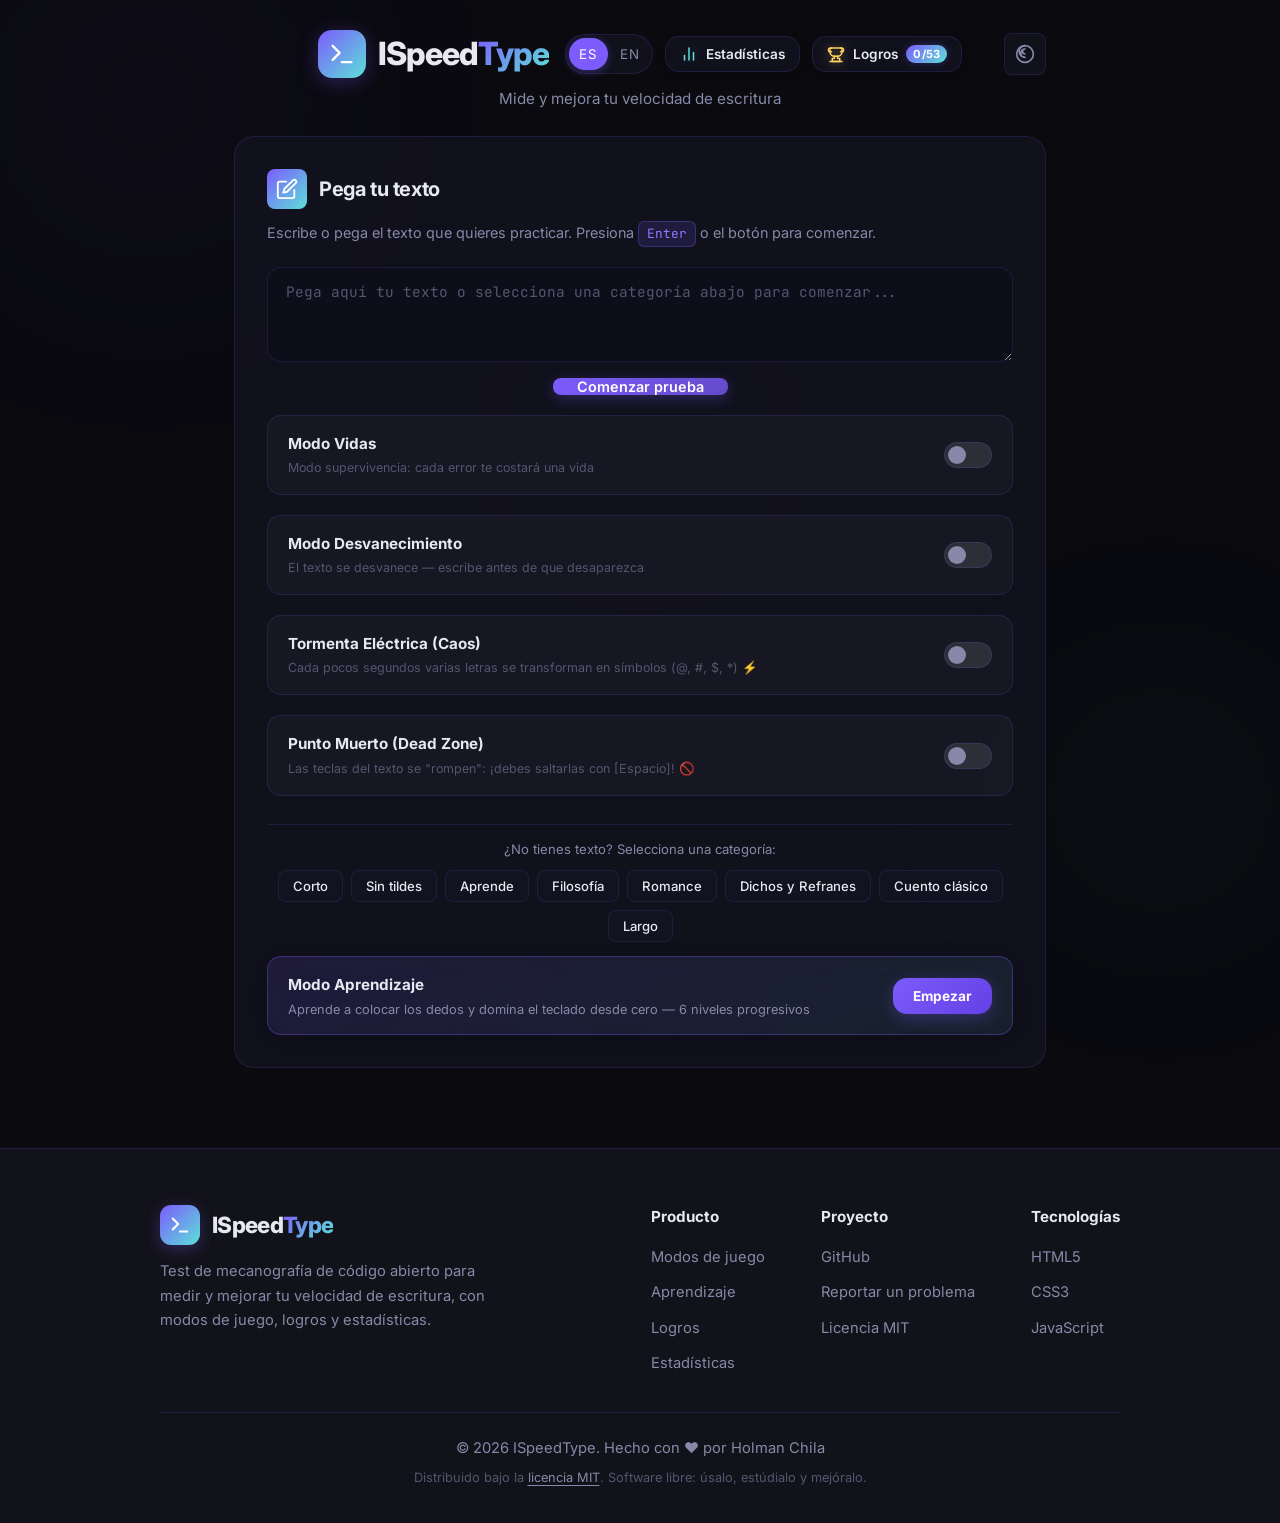
==== commit 4907cda5: "Logros: firma de integridad contra edición de localStorage y botón para reiniciar - Los logros y las" ====
--- a/index.html
+++ b/index.html
@@ -820,6 +820,10 @@
             <div class="achievements-grid" id="achievements-grid">
                 <!-- Dynamically rendered via JS -->
             </div>
+
+            <div class="achievements-footer">
+                <button type="button" data-i18n="ui.achievements-reset" class="st-reset" id="achievements-reset">Reiniciar logros</button>
+            </div>
         </div>
     </div>
 
--- a/styles.css
+++ b/styles.css
@@ -3719,6 +3719,12 @@
 .st-reset:hover:not(:disabled) { background: var(--color-error-bg); }
 .st-reset:disabled { opacity: 0.35; cursor: not-allowed; }
 
+.achievements-footer {
+    display: flex;
+    justify-content: flex-end;
+    margin-top: 10px;
+}
+
 /* --- Responsive --- */
 @media (max-width: 720px) {
     .stats-panel { padding: 18px; max-height: 92vh; }
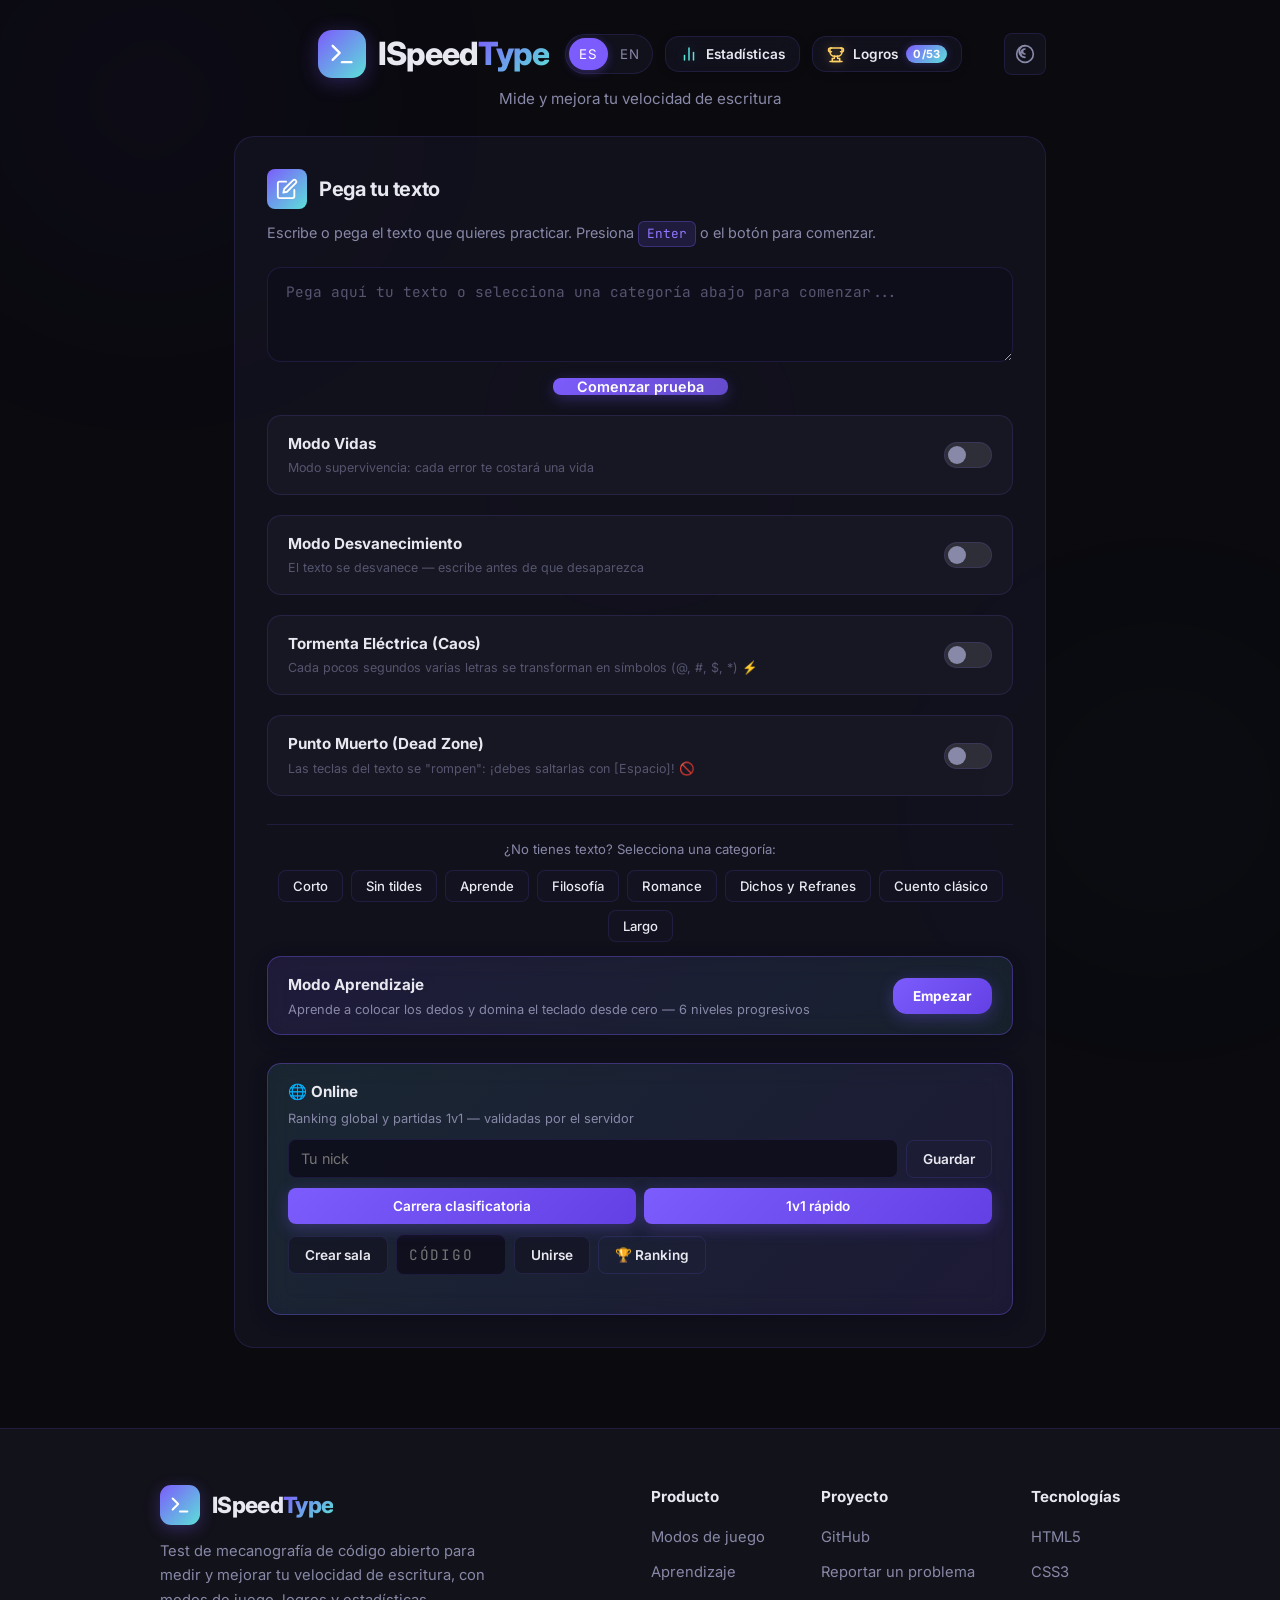
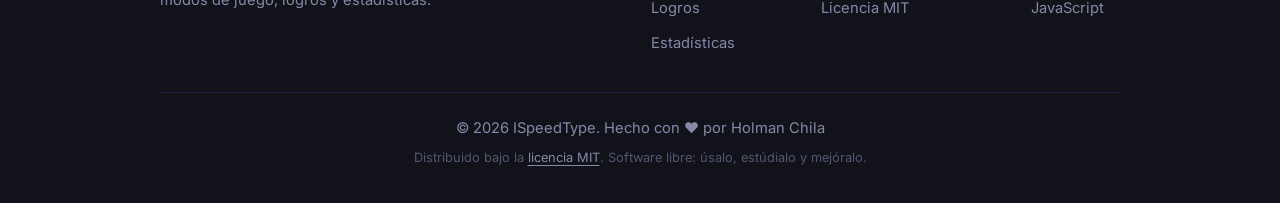
==== commit ef47b5c1: "Modo online: ranking global y 1v1 con servidor autoritativo - Backend en Cloudflare Workers + Durabl" ====
--- a/index.html
+++ b/index.html
@@ -50,6 +50,7 @@
     <link rel="preconnect" href="https://fonts.gstatic.com" crossorigin>
     <link href="https://fonts.googleapis.com/css2?family=Inter:wght@300;400;500;600;700;800;900&family=JetBrains+Mono:wght@400;500;600;700&display=swap" rel="stylesheet">
     <link rel="stylesheet" href="styles.css">
+    <link rel="stylesheet" href="online.css">
     <link rel="stylesheet" href="themes/immersive.css">
     <link rel="stylesheet" href="themes/graffiti.css">
     <link rel="stylesheet" href="themes/manga.css">
@@ -864,5 +865,6 @@
     <script src="themes/manga.js"></script>
     <script src="themes/deepweb.js"></script>
     <script src="app.js"></script>
+    <script src="online.js"></script>
 </body>
 </html>
--- a/online.css
+++ b/online.css
@@ -0,0 +1,102 @@
+/* ===== Modo online (online.js) — usa los tokens de color de styles.css ===== */
+.online-card {
+    margin-top: 14px;
+    display: flex;
+    flex-direction: column;
+    gap: 10px;
+    background: linear-gradient(135deg, rgba(92, 224, 216, 0.10), rgba(124, 92, 252, 0.10));
+    border: 1px solid var(--border-color-hover);
+    border-radius: var(--radius-md);
+    padding: 16px 20px;
+    box-shadow: 0 4px 20px rgba(0, 0, 0, 0.2);
+    backdrop-filter: blur(12px);
+    -webkit-backdrop-filter: blur(12px);
+}
+.online-head { display: flex; flex-direction: column; gap: 4px; }
+.online-title { font-size: 0.95rem; font-weight: 700; color: var(--text-primary); }
+.online-subtitle { font-size: 0.8rem; color: var(--text-secondary); }
+.online-row { display: flex; flex-wrap: wrap; gap: 8px; align-items: center; }
+
+.online-nick, .online-code {
+    flex: 1 1 140px;
+    min-width: 0;
+    padding: 10px 12px;
+    border-radius: var(--radius-sm);
+    border: 1px solid var(--border-color);
+    background: var(--bg-input);
+    color: var(--text-primary);
+    font-family: var(--font-sans);
+    font-size: 0.9rem;
+    outline: none;
+}
+.online-code { flex: 0 1 110px; font-family: var(--font-mono); letter-spacing: 0.12em; text-transform: uppercase; }
+.online-nick:focus, .online-code:focus { border-color: var(--accent-primary); }
+
+.online-btn { padding: 10px 16px; font-size: 0.85rem; background: var(--bg-card); color: var(--text-primary); border: 1px solid var(--border-color); }
+.online-btn:hover:not(:disabled) { border-color: var(--accent-primary); }
+.online-btn.primary { flex: 1 1 160px; justify-content: center; background: linear-gradient(135deg, var(--accent-primary), #6340e4); color: #fff; border: none; box-shadow: 0 4px 16px var(--accent-glow); }
+.online-btn.ghost { background: transparent; }
+.online-btn.small { padding: 6px 12px; font-size: 0.8rem; }
+.online-btn:disabled { opacity: 0.55; cursor: wait; }
+
+.online-msg { font-size: 0.82rem; color: var(--text-secondary); min-height: 1em; }
+.online-msg.error, .online-note.error { color: var(--color-error); }
+
+/* Barra flotante de estado */
+.online-status {
+    position: fixed;
+    left: 50%;
+    bottom: 20px;
+    transform: translateX(-50%);
+    z-index: 1200;
+    display: flex;
+    align-items: center;
+    gap: 12px;
+    max-width: calc(100vw - 32px);
+    padding: 10px 16px;
+    border-radius: 999px;
+    background: var(--bg-secondary);
+    border: 1px solid var(--accent-primary);
+    color: var(--text-primary);
+    font-size: 0.88rem;
+    box-shadow: 0 8px 30px rgba(0, 0, 0, 0.35);
+}
+.online-status.hidden, .online-rival.hidden, .online-btn.hidden { display: none; }
+
+/* Progreso del rival (pantalla de escritura) */
+.online-rival {
+    display: flex;
+    align-items: center;
+    gap: 10px;
+    margin-bottom: 12px;
+    font-size: 0.85rem;
+    color: var(--text-secondary);
+}
+.online-rival-name { white-space: nowrap; font-weight: 600; color: var(--text-primary); }
+.online-rival-track { flex: 1; height: 8px; border-radius: 999px; background: var(--bg-input); overflow: hidden; }
+.online-rival-fill { height: 100%; width: 0; background: var(--color-error); transition: width 0.15s linear; }
+.online-rival-info { white-space: nowrap; font-family: var(--font-mono); }
+
+/* Modal */
+.online-panel { max-width: 560px; }
+.online-modal-body { display: flex; flex-direction: column; gap: 14px; }
+.online-note { margin: 0; color: var(--text-primary); }
+.online-note.muted { color: var(--text-muted); font-size: 0.85rem; }
+.online-stats { display: grid; grid-template-columns: repeat(auto-fit, minmax(110px, 1fr)); gap: 10px; }
+.online-stat { display: flex; flex-direction: column; align-items: center; padding: 12px; border-radius: var(--radius-sm); background: var(--bg-card); border: 1px solid var(--border-color); }
+.online-stat-value { font-size: 1.5rem; font-weight: 700; color: var(--accent-secondary); font-family: var(--font-mono); }
+.online-stat-label { font-size: 0.75rem; color: var(--text-secondary); }
+.online-tabs { display: flex; gap: 6px; }
+.online-tab { padding: 8px 14px; border-radius: var(--radius-sm); border: 1px solid var(--border-color); background: transparent; color: var(--text-secondary); cursor: pointer; font-family: var(--font-sans); }
+.online-tab.active { background: var(--accent-primary); border-color: var(--accent-primary); color: #fff; }
+.online-board { max-height: 55vh; overflow-y: auto; }
+.online-table { width: 100%; border-collapse: collapse; font-size: 0.88rem; color: var(--text-primary); }
+.online-table th { text-align: left; font-weight: 600; color: var(--text-secondary); padding: 6px 8px; border-bottom: 1px solid var(--border-color); }
+.online-table td { padding: 6px 8px; border-bottom: 1px solid var(--border-color); font-family: var(--font-mono); }
+.online-table td:nth-child(2) { font-family: var(--font-sans); word-break: break-word; }
+.online-table tr.me td { color: var(--accent-secondary); font-weight: 700; }
+
+@media (max-width: 520px) {
+    .online-card { padding: 14px; }
+    .online-status { border-radius: var(--radius-md); bottom: 12px; }
+}
